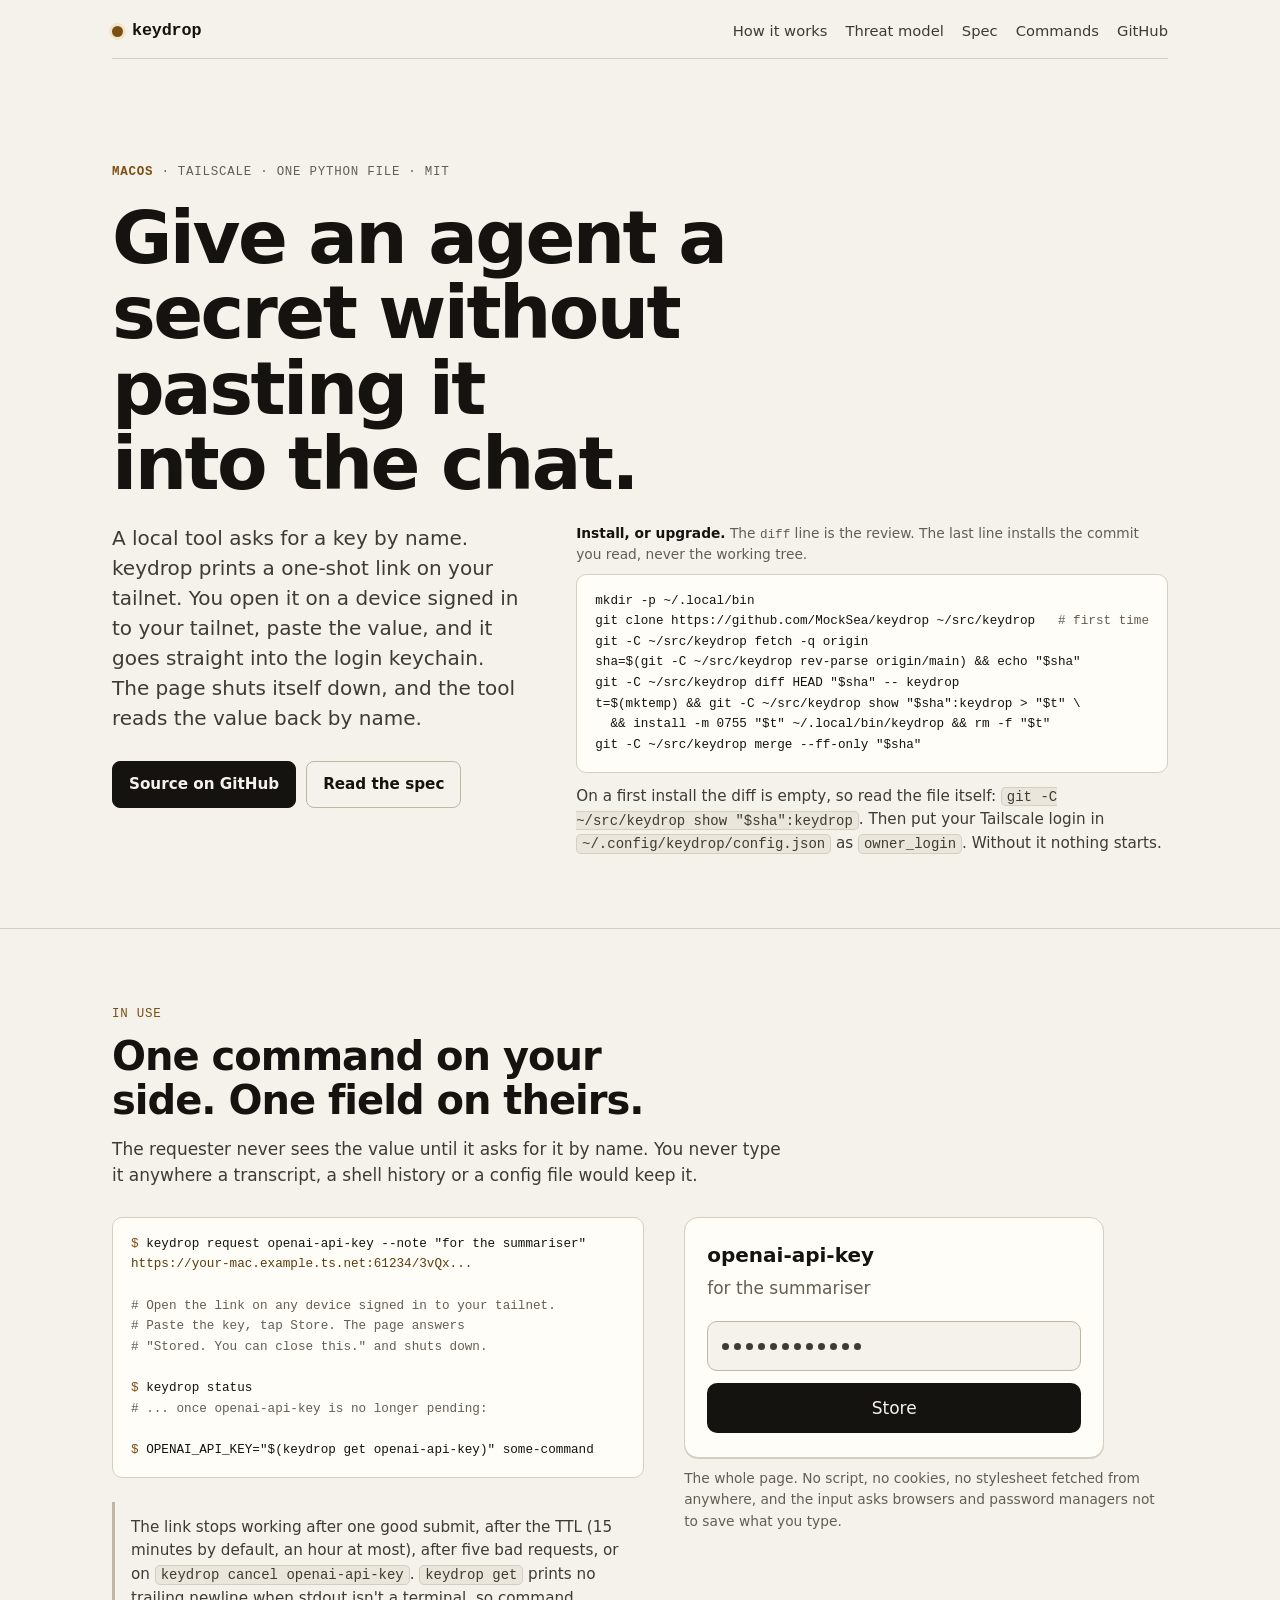
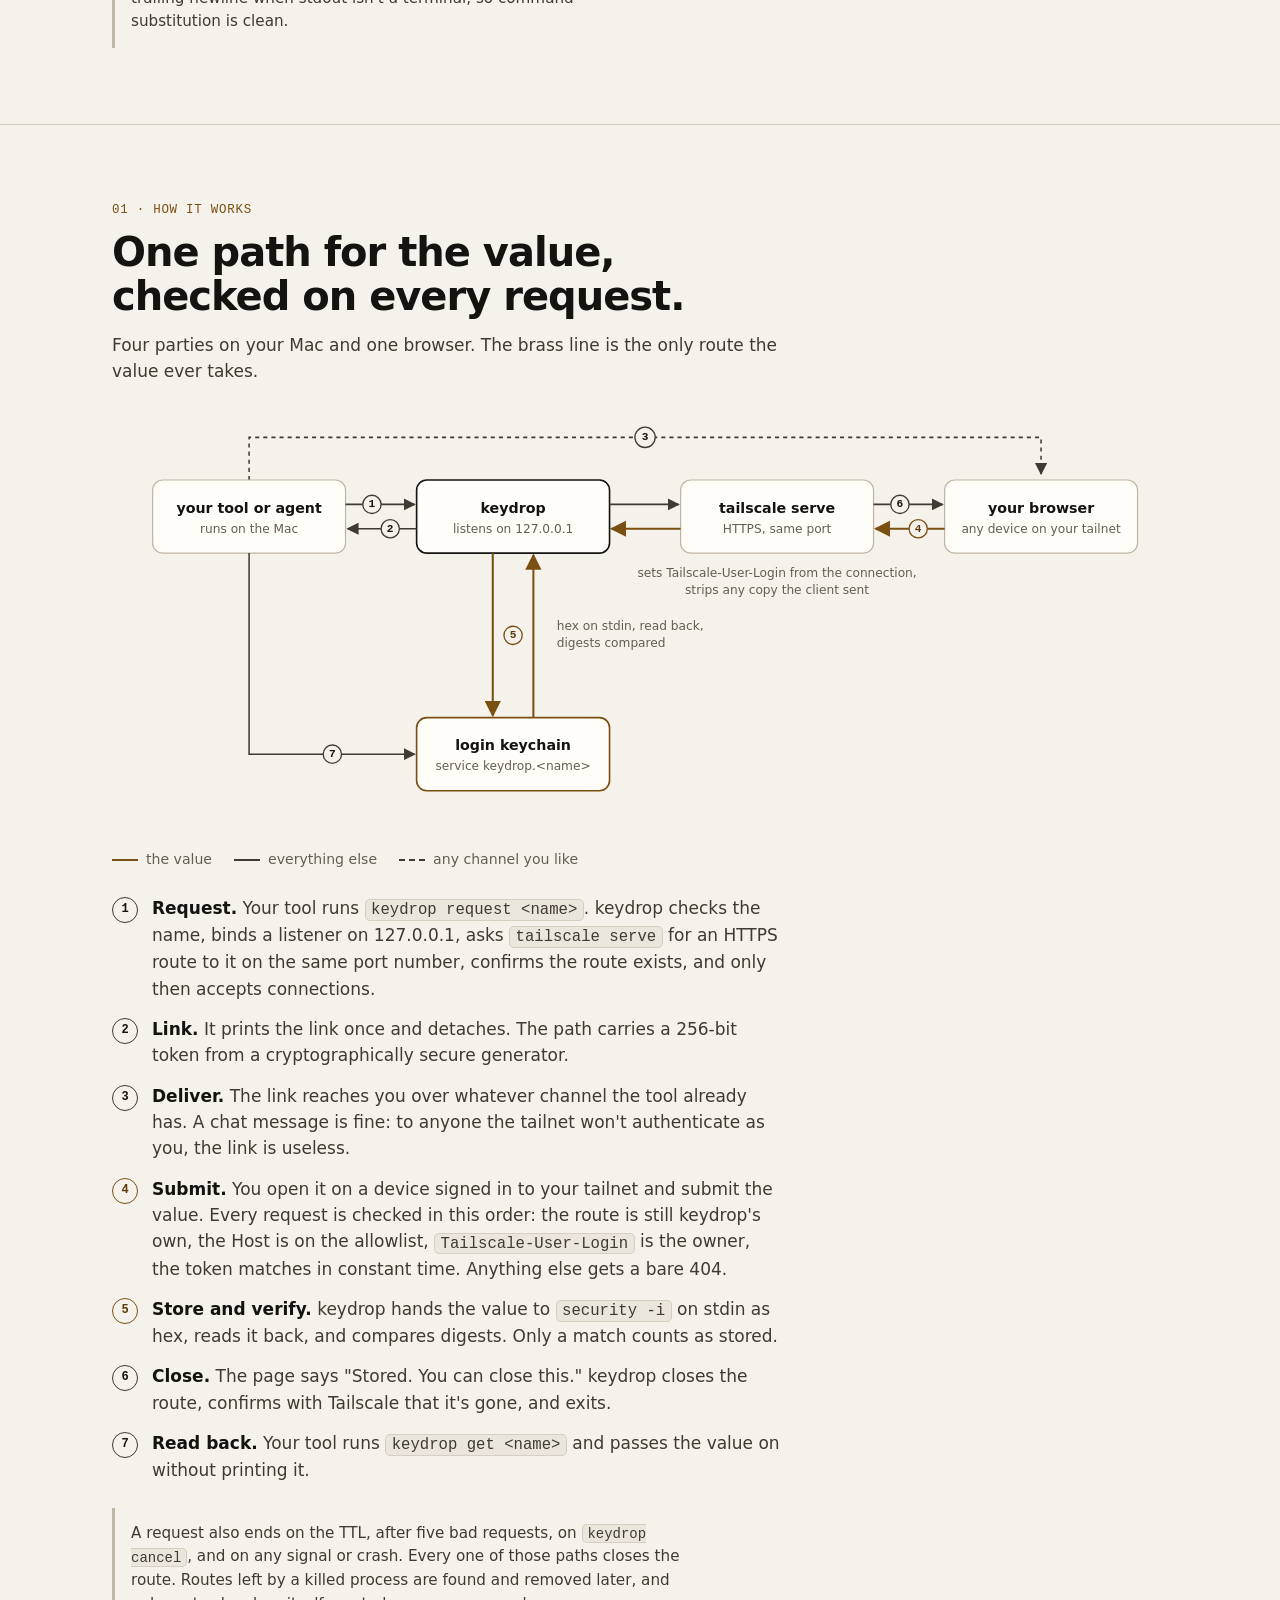
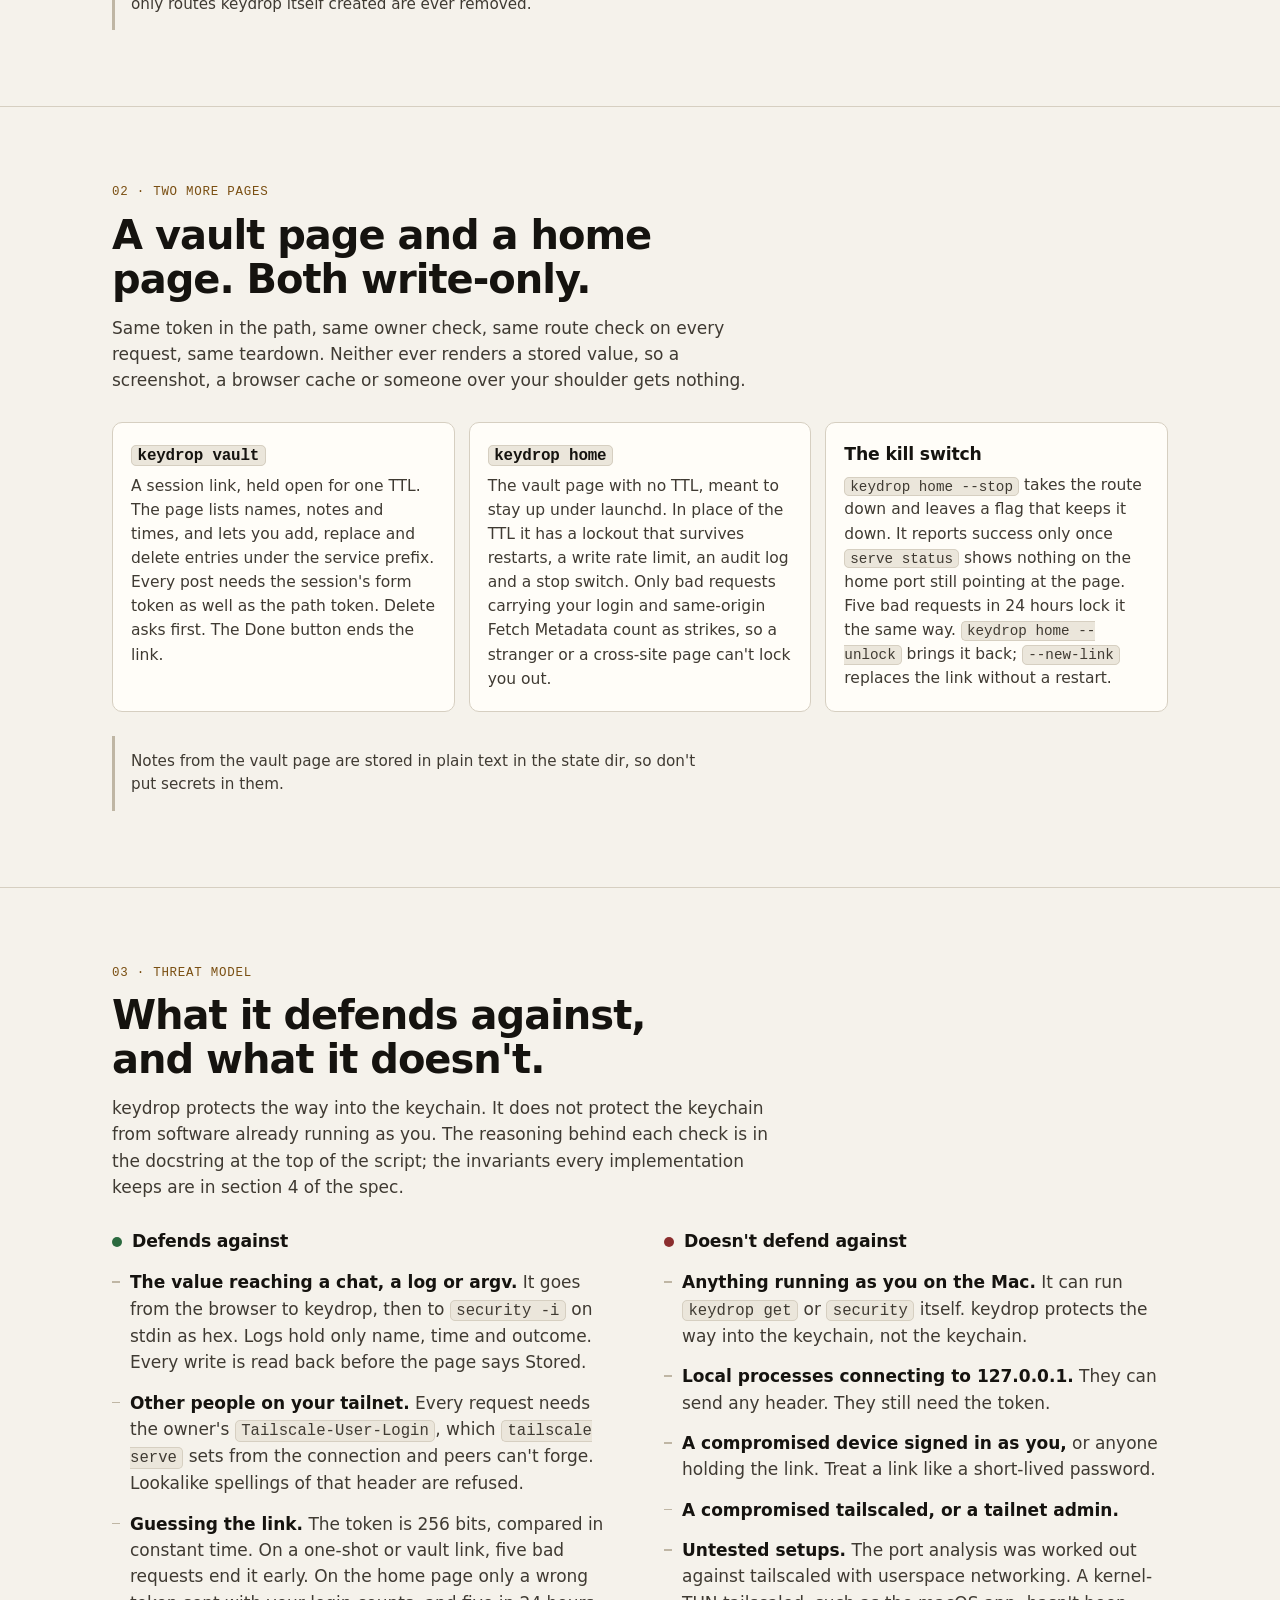
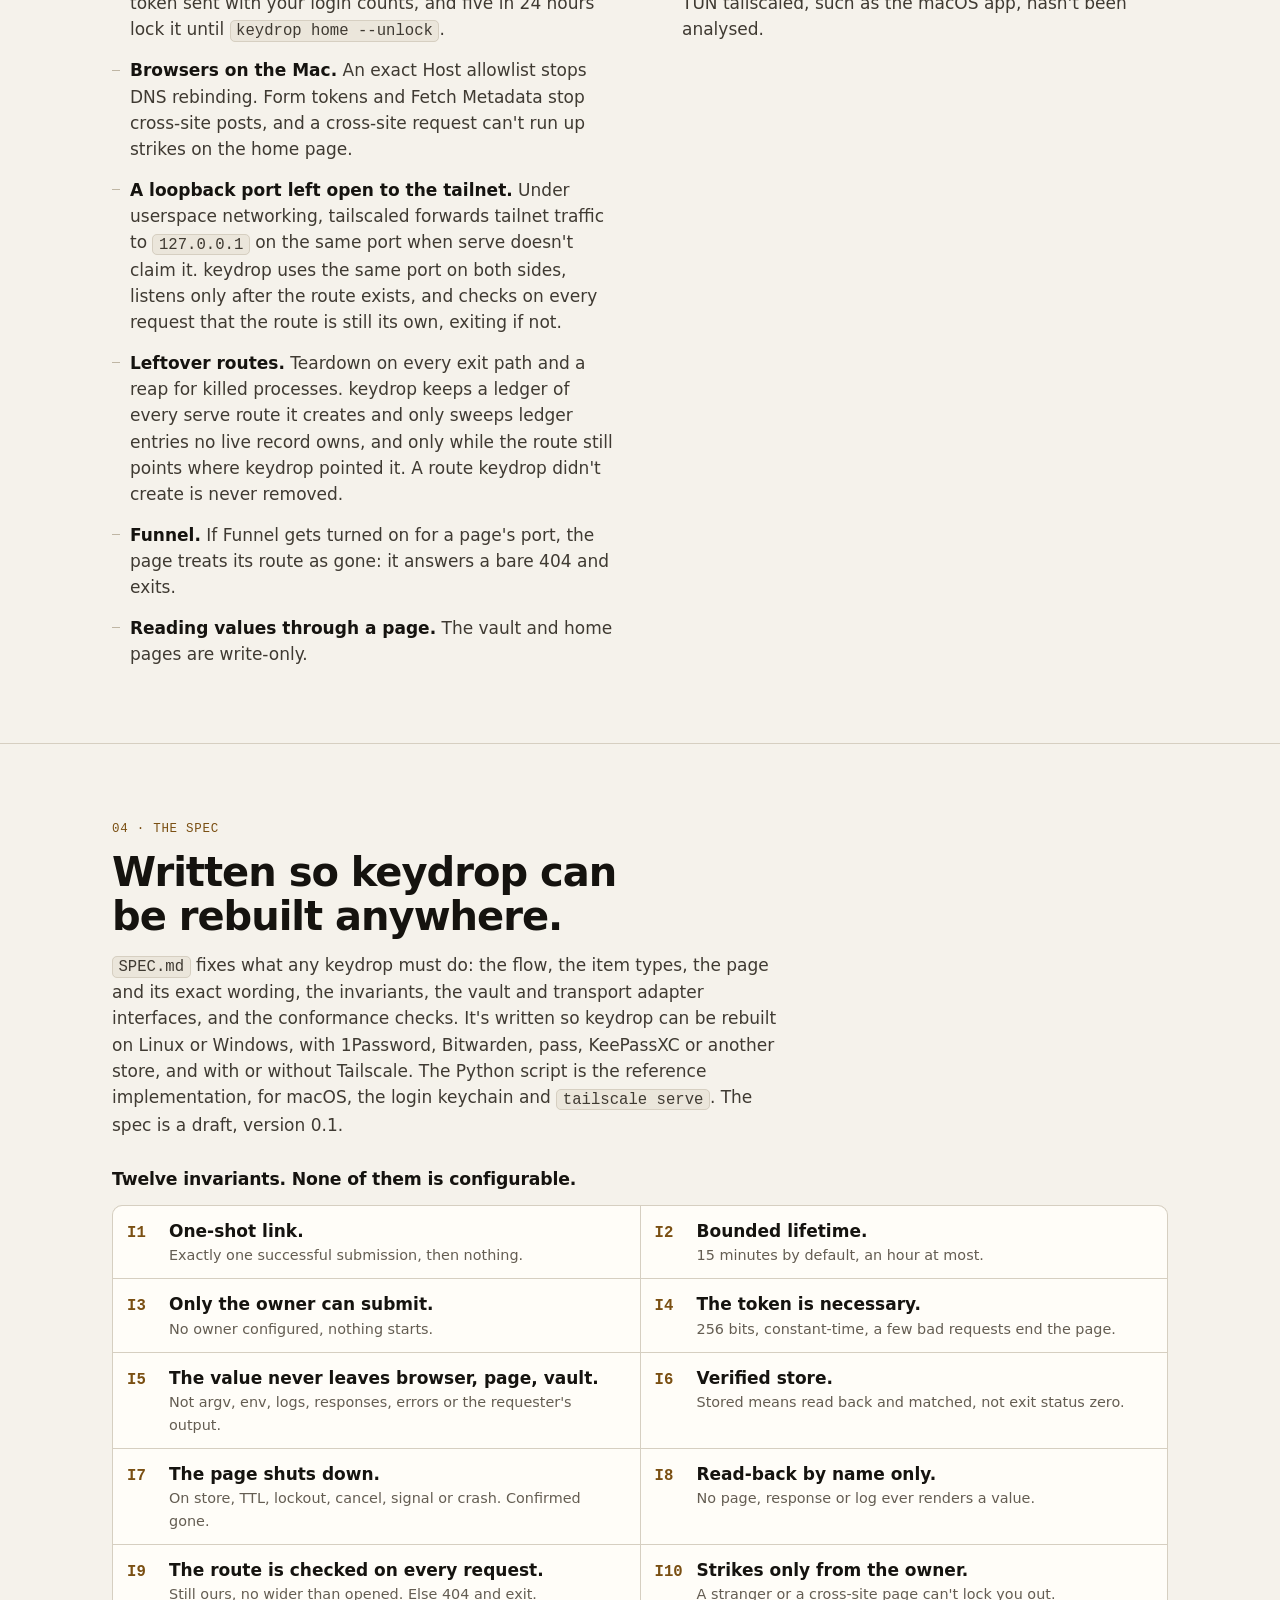
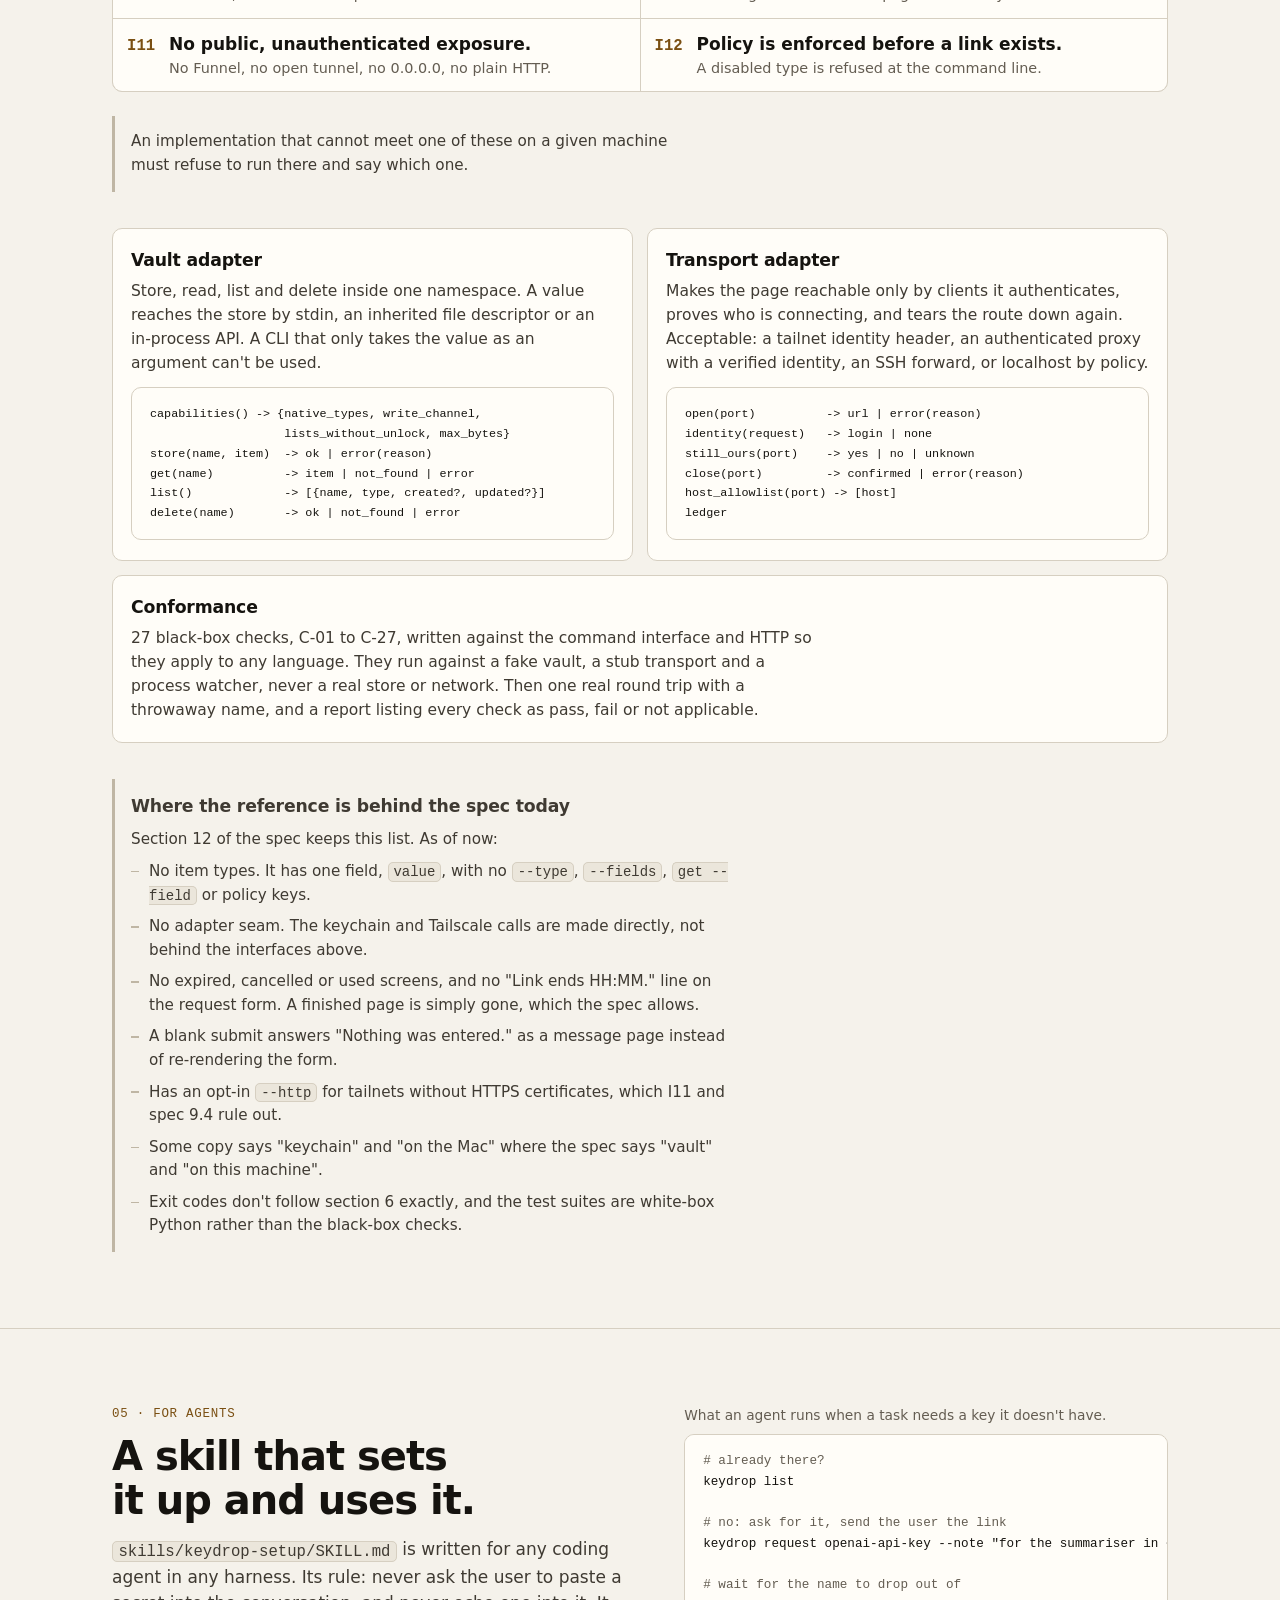
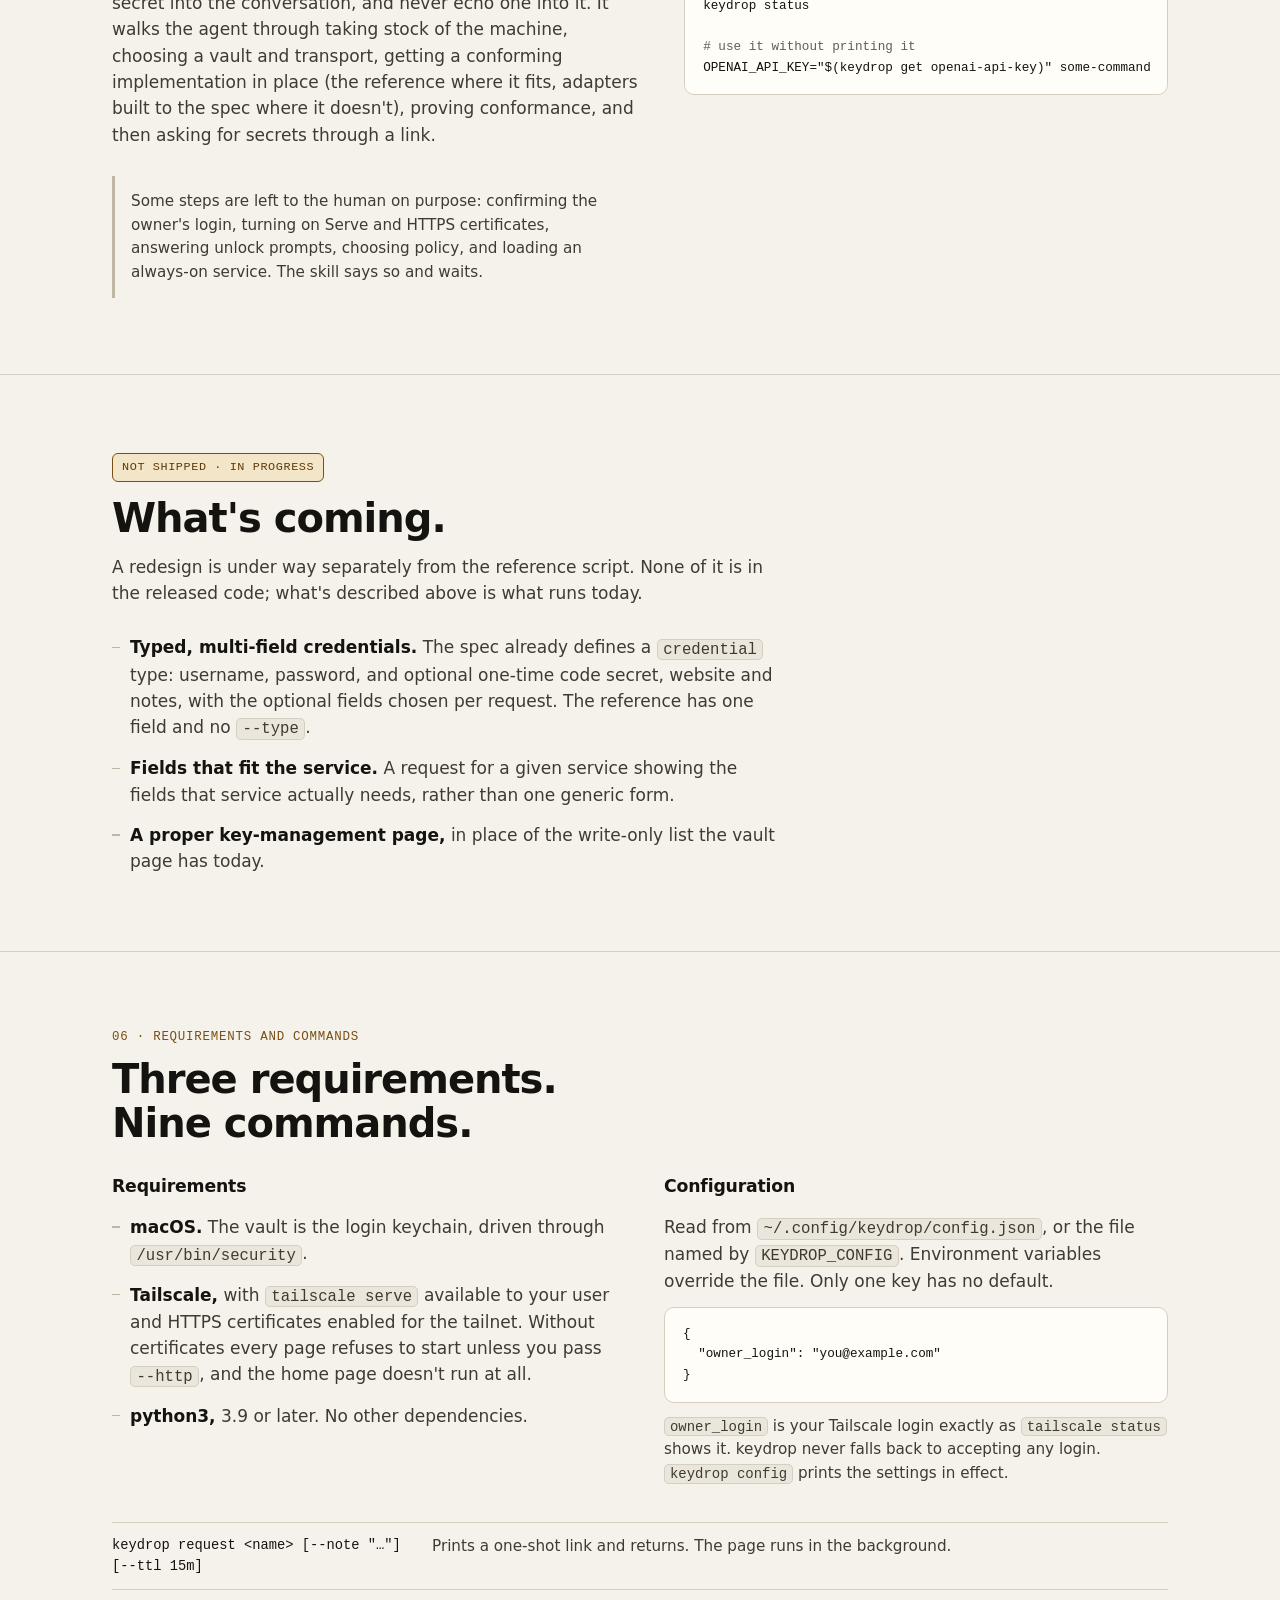
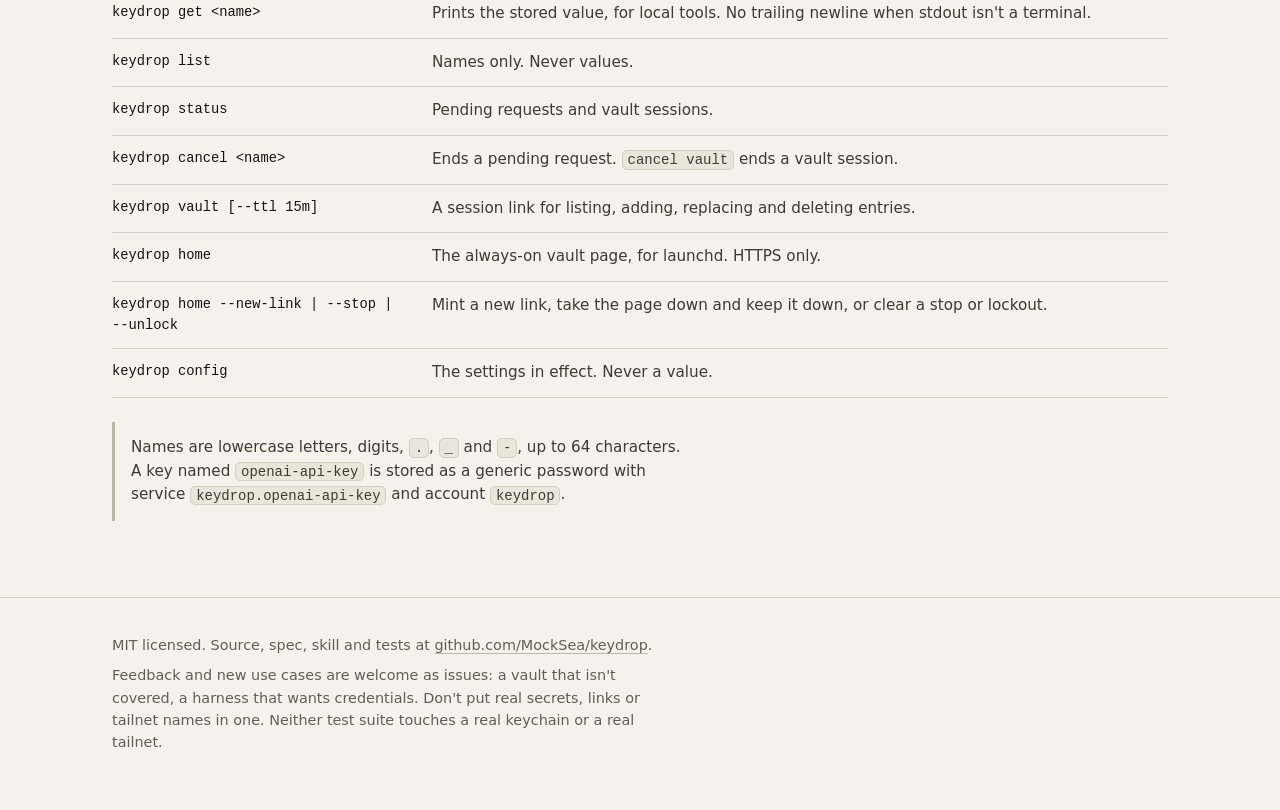
==== docs/index.html @ e1e2d409 "fix: page wording on --http, review step uses a net diff" ====
<!doctype html>
<html lang="en">
<head>
<meta charset="utf-8">
<meta name="viewport" content="width=device-width,initial-scale=1">
<meta name="referrer" content="no-referrer">
<meta name="color-scheme" content="light dark">
<meta name="description" content="keydrop hands a secret to a tool or agent on your Mac through a one-shot link on your tailnet, straight into the login keychain. Nothing is pasted into a chat, a terminal or a config file.">
<title>keydrop: give an agent a secret without pasting it into the chat</title>
<link rel="icon" href="data:image/svg+xml,%3Csvg xmlns='http://www.w3.org/2000/svg' viewBox='0 0 32 32'%3E%3Crect width='32' height='32' rx='7' fill='%2315130f'/%3E%3Ccircle cx='16' cy='16' r='5' fill='%23e0b05a'/%3E%3C/svg%3E">
<style>
:root {
  --bg: #f5f2eb;
  --bg-2: #ebe6db;
  --surface: #fffdf8;
  --ink: #15130f;
  --ink-2: #3f3a32;
  --muted: #645d52;
  --line: #d6cfc1;
  --line-2: #bfb6a4;
  --accent: #7a4f12;
  --accent-ink: #5d3b0b;
  --accent-soft: #f3e5c8;
  --ok: #2b6a3f;
  --no: #8b2e2e;
  --mono: ui-monospace, "SF Mono", Menlo, Consolas, "Liberation Mono", monospace;
  --sans: -apple-system, BlinkMacSystemFont, "Segoe UI", system-ui, Helvetica, Arial, sans-serif;
  --radius: 10px;
  --gutter: 20px;
  --measure: 62ch;
  color-scheme: light dark;
}
@media (prefers-color-scheme: dark) {
  :root {
    --bg: #0f0e0c;
    --bg-2: #171512;
    --surface: #1b1916;
    --ink: #efeae0;
    --ink-2: #cfc8bb;
    --muted: #a49c8e;
    --line: #2d2a25;
    --line-2: #46413a;
    --accent: #e0b05a;
    --accent-ink: #f0c76e;
    --accent-soft: #2b2314;
    --ok: #7fcf9a;
    --no: #e08a8a;
  }
}

* { box-sizing: border-box; }
html { -webkit-text-size-adjust: 100%; scroll-behavior: smooth; }
@media (prefers-reduced-motion: reduce) { html { scroll-behavior: auto; } }
body {
  margin: 0;
  background: var(--bg);
  color: var(--ink);
  font: 17px/1.55 var(--sans);
  -webkit-font-smoothing: antialiased;
  text-rendering: optimizeLegibility;
}
a { color: inherit; text-decoration-color: var(--line-2); text-underline-offset: 0.18em; }
a:hover { text-decoration-color: var(--accent); }
:focus-visible { outline: 2px solid var(--accent); outline-offset: 3px; border-radius: 3px; }
code, pre, kbd { font-family: var(--mono); font-size: 0.92em; }
p code, li code, dd code, dt code, h3 code {
  background: var(--bg-2);
  border: 1px solid var(--line);
  border-radius: 5px;
  padding: 0.05em 0.35em;
  overflow-wrap: anywhere;
}
pre {
  margin: 0;
  padding: 16px 18px;
  background: var(--surface);
  border: 1px solid var(--line);
  border-radius: var(--radius);
  overflow-x: auto;
  line-height: 1.5;
  font-size: 0.86rem;
  color: var(--ink);
  tab-size: 4;
}
pre .c { color: var(--muted); }
pre .p { color: var(--accent); user-select: none; }
pre .u { color: var(--accent-ink); }
.wrap { max-width: 1120px; margin: 0 auto; padding: 0 var(--gutter); }
.skip {
  position: absolute; left: -999px; top: 8px;
  background: var(--ink); color: var(--bg); padding: 8px 12px; border-radius: 6px; z-index: 10;
}
.skip:focus { left: 12px; }

/* header */
.top {
  display: flex; align-items: center; justify-content: space-between; gap: 16px;
  padding: 18px 0 14px;
  border-bottom: 1px solid var(--line);
}
.mark {
  display: inline-flex; align-items: center; gap: 9px;
  font-family: var(--mono); font-weight: 600; font-size: 1.05rem; letter-spacing: -0.01em;
  text-decoration: none;
}
.mark i {
  width: 11px; height: 11px; border-radius: 50%; background: var(--accent);
  box-shadow: 0 0 0 3px var(--accent-soft);
}
.top nav { display: flex; flex-wrap: wrap; gap: 6px 18px; font-size: 0.92rem; }
.top nav a { text-decoration: none; color: var(--ink-2); }
.top nav a:hover { color: var(--ink); text-decoration: underline; }

/* hero */
.hero { padding: 56px 0 44px; }
.eyebrow {
  margin: 0 0 18px;
  font-family: var(--mono); font-size: 0.78rem; letter-spacing: 0.06em; text-transform: uppercase;
  color: var(--muted);
}
.eyebrow b { color: var(--accent); font-weight: 600; }
h1 {
  margin: 0 0 22px;
  font-size: clamp(2.35rem, 8.2vw, 4.6rem);
  line-height: 1.02; letter-spacing: -0.035em; font-weight: 700;
  max-width: 17ch;
  text-wrap: balance;
}
.lead {
  margin: 0; max-width: var(--measure);
  font-size: clamp(1.05rem, 2.2vw, 1.25rem); line-height: 1.5; color: var(--ink-2);
}
.cta { display: flex; flex-wrap: wrap; gap: 10px; margin: 28px 0 0; }
.btn {
  display: inline-block; padding: 11px 16px; border-radius: 8px;
  font-weight: 600; font-size: 0.95rem; text-decoration: none;
  border: 1px solid var(--ink);
}
.btn.solid { background: var(--ink); color: var(--bg); }
.btn.solid:hover { background: var(--ink-2); border-color: var(--ink-2); }
.btn.ghost { color: var(--ink); border-color: var(--line-2); }
.btn.ghost:hover { border-color: var(--ink); }

.install { margin: 40px 0 0; }
.install .cap, figcaption, .cap {
  margin: 0 0 8px; font-size: 0.86rem; color: var(--muted);
}
.install .cap b { color: var(--ink); font-weight: 600; }
.install p.after { margin: 12px 0 0; max-width: var(--measure); font-size: 0.95rem; color: var(--ink-2); }

/* sections */
section { padding: 56px 0; border-top: 1px solid var(--line); }
.sec-head { margin: 0 0 28px; max-width: var(--measure); }
.num {
  display: block; margin: 0 0 10px;
  font-family: var(--mono); font-size: 0.78rem; letter-spacing: 0.06em; text-transform: uppercase; color: var(--accent);
}
h2 {
  margin: 0 0 14px;
  font-size: clamp(1.7rem, 4.6vw, 2.5rem); line-height: 1.1; letter-spacing: -0.025em; font-weight: 700;
  text-wrap: balance;
}
h3 { margin: 0 0 8px; font-size: 1.08rem; letter-spacing: -0.01em; font-weight: 650; }
.sec-head p { margin: 0; color: var(--ink-2); }
p, li { max-width: var(--measure); }

/* in-use pair */
.pair { display: grid; gap: 28px; }
.pair > div { min-width: 0; }
.mock {
  margin: 0; padding: 22px 22px 24px;
  background: var(--surface); border: 1px solid var(--line); border-radius: 14px;
  max-width: 420px;
  box-shadow: 0 1px 0 var(--line);
}
.mock .m-h1 { font-size: 20px; font-weight: 600; margin: 0 0 4px; word-break: break-all; }
.mock .m-p { color: var(--muted); margin: 0 0 20px; font-size: 17px; }
.mock .m-in {
  height: 50px; border: 1px solid var(--line-2); border-radius: 10px; margin: 0 0 12px;
  background: var(--bg); display: flex; align-items: center; padding: 0 14px; gap: 5px;
}
.mock .m-in i { width: 7px; height: 7px; border-radius: 50%; background: var(--ink-2); }
.mock .m-btn {
  height: 50px; border-radius: 10px; background: var(--ink); color: var(--bg);
  display: flex; align-items: center; justify-content: center; font-size: 17px;
}
@media (prefers-color-scheme: dark) {
  .mock .m-btn { background: var(--ink); color: var(--bg); }
}

/* diagram */
.diagram { margin: 0 0 26px; }
.diagram svg { display: block; width: 100%; height: auto; }
.diagram .d-wide { display: none; }
.diagram .d-tall { display: block; max-width: 380px; margin: 0 auto; }
.diagram .node { fill: var(--surface); stroke: var(--line-2); stroke-width: 1.2; }
.diagram .node.kd { stroke: var(--ink); stroke-width: 1.6; }
.diagram .node.kc { stroke: var(--accent); stroke-width: 1.6; }
.diagram .lbl { fill: var(--ink); font: 600 14px var(--sans); }
.diagram .sub { fill: var(--muted); font: 12px var(--sans); }
.diagram .edge { fill: none; stroke: var(--ink-2); stroke-width: 1.5; }
.diagram .edge.val { stroke: var(--accent); stroke-width: 2; }
.diagram .edge.dash { stroke-dasharray: 4 4; }
.diagram .badge { fill: var(--bg); stroke: var(--ink-2); stroke-width: 1.3; }
.diagram .badge.val { stroke: var(--accent); }
.diagram .bn { fill: var(--ink); font: 700 11px var(--mono); text-anchor: middle; dominant-baseline: central; }
.diagram .bn.val { fill: var(--accent-ink); }
.diagram marker path { fill: var(--ink-2); }
.diagram marker.mval path { fill: var(--accent); }
.legend { display: flex; flex-wrap: wrap; gap: 8px 22px; margin: 0 0 24px; font-size: 0.88rem; color: var(--muted); }
.legend span { display: inline-flex; align-items: center; gap: 8px; }
.legend i { display: inline-block; width: 26px; height: 0; border-top: 2px solid var(--ink-2); }
.legend i.val { border-color: var(--accent); }
.legend i.dash { border-top-style: dashed; }

ol.steps { margin: 0; padding: 0; list-style: none; counter-reset: s; display: grid; gap: 14px; }
ol.steps li {
  counter-increment: s; position: relative; padding-left: 40px; max-width: var(--measure);
  color: var(--ink-2);
}
ol.steps li::before {
  content: counter(s); position: absolute; left: 0; top: 2px;
  width: 24px; height: 24px; border-radius: 50%;
  border: 1.3px solid var(--ink-2); color: var(--ink);
  font: 700 12px/22px var(--mono); text-align: center;
}
ol.steps li.val::before { border-color: var(--accent); color: var(--accent-ink); }
ol.steps li b { color: var(--ink); font-weight: 650; }
.note { margin: 24px 0 0; padding: 14px 16px; border-left: 3px solid var(--line-2); color: var(--ink-2); font-size: 0.95rem; }
.note.warn { border-color: var(--accent); }

/* two-up lists */
.cols { display: grid; gap: 32px; }
.cols h3 { display: flex; align-items: center; gap: 10px; margin-bottom: 14px; }
.cols h3 i { width: 10px; height: 10px; border-radius: 50%; display: inline-block; }
.cols h3 i.yes { background: var(--ok); }
.cols h3 i.no { background: var(--no); }
ul.plain { margin: 0; padding: 0; list-style: none; display: grid; gap: 14px; }
ul.plain li { padding-left: 18px; position: relative; color: var(--ink-2); }
ul.plain li::before { content: ""; position: absolute; left: 0; top: 0.72em; width: 8px; height: 1.5px; background: var(--line-2); }
ul.plain li b { color: var(--ink); font-weight: 650; }

/* cards */
.cards { display: grid; gap: 14px; }
.card { min-width: 0; padding: 18px 18px 20px; background: var(--surface); border: 1px solid var(--line); border-radius: var(--radius); }
.card h3 { margin-bottom: 6px; }
.card p { margin: 0; color: var(--ink-2); font-size: 0.97rem; }
.card pre { margin-top: 12px; font-size: 0.8rem; }
.cards.adapters { margin-top: 36px; }

/* invariants */
.inv { margin: 0; padding: 0; list-style: none; display: grid; gap: 1px; background: var(--line); border: 1px solid var(--line); border-radius: var(--radius); overflow: hidden; }
.inv li { background: var(--surface); padding: 12px 14px; display: grid; grid-template-columns: 34px 1fr; gap: 8px; align-items: baseline; }
.inv code { color: var(--accent); font-weight: 600; background: none; border: 0; padding: 0; }
.inv b { font-weight: 650; }
.inv span { display: block; color: var(--muted); font-size: 0.9rem; }

/* status label */
.tag {
  display: inline-block; margin: 0 0 14px; padding: 4px 9px; border-radius: 6px;
  font-family: var(--mono); font-size: 0.74rem; letter-spacing: 0.05em; text-transform: uppercase;
  color: var(--accent-ink); background: var(--accent-soft); border: 1px solid var(--accent);
}

/* commands */
dl.cmds { margin: 0; display: grid; gap: 0; border-top: 1px solid var(--line); }
dl.cmds div { display: grid; gap: 4px; padding: 12px 0; border-bottom: 1px solid var(--line); }
dl.cmds dt { font-family: var(--mono); font-size: 0.86rem; color: var(--ink); overflow-wrap: break-word; }
.nb { white-space: nowrap; }
dl.cmds dd { margin: 0; color: var(--ink-2); font-size: 0.95rem; }

footer { padding: 36px 0 48px; border-top: 1px solid var(--line); color: var(--muted); font-size: 0.9rem; }
footer p { margin: 0 0 8px; }

@media (min-width: 760px) {
  :root { --gutter: 32px; }
  .hero { padding: 88px 0 64px; }
  section { padding: 76px 0; }
  .pair { grid-template-columns: 1.1fr 1fr; align-items: start; gap: 40px; }
  .cols { grid-template-columns: 1fr 1fr; gap: 48px; }
  .cards { grid-template-columns: 1fr 1fr; }
  .inv { grid-template-columns: 1fr 1fr; }
  dl.cmds div { grid-template-columns: 300px 1fr; gap: 20px; }
  .diagram .d-wide { display: block; }
  .diagram .d-tall { display: none; }
}
@media (min-width: 1080px) {
  .hero { padding: 104px 0 72px; }
  .hero-grid { display: grid; grid-template-columns: 1fr 1.15fr; gap: 56px; align-items: start; margin-top: 8px; }
  .hero-grid .install { margin: 0; }
  .cards { grid-template-columns: 1fr 1fr 1fr; }
  .cards.adapters { grid-template-columns: 1fr 1fr; }
  .cards.adapters .card.span { grid-column: 1 / -1; }
  .cards.adapters .card.span p { max-width: 70ch; }
}
</style>
</head>
<body>
<a class="skip" href="#main">Skip to content</a>
<div class="wrap">
  <header class="top">
    <a class="mark" href="#" aria-label="keydrop, home"><i aria-hidden="true"></i>keydrop</a>
    <nav aria-label="Page">
      <a href="#how">How it works</a>
      <a href="#threats">Threat model</a>
      <a href="#spec">Spec</a>
      <a href="#use">Commands</a>
      <a href="https://github.com/MockSea/keydrop">GitHub</a>
    </nav>
  </header>
</div>

<main id="main">
<div class="wrap">
  <div class="hero">
    <p class="eyebrow"><b>macOS</b> · Tailscale · one Python file · MIT</p>
    <h1>Give an agent a secret without pasting it into the chat.</h1>
    <div class="hero-grid">
      <div>
        <p class="lead">A local tool asks for a key by name. keydrop prints a one-shot link on your tailnet. You open it on a device signed in to your tailnet, paste the value, and it goes straight into the login keychain. The page shuts itself down, and the tool reads the value back by name.</p>
        <div class="cta">
          <a class="btn solid" href="https://github.com/MockSea/keydrop">Source on GitHub</a>
          <a class="btn ghost" href="https://github.com/MockSea/keydrop/blob/pages-site/SPEC.md">Read the spec</a>
        </div>
      </div>
      <figure class="install">
        <figcaption class="cap"><b>Install, or upgrade.</b> The <code>diff</code> line is the review. The last line installs the commit you read, never the working tree.</figcaption>
<pre><code>mkdir -p ~/.local/bin
git clone https://github.com/MockSea/keydrop ~/src/keydrop   <span class="c"># first time</span>
git -C ~/src/keydrop fetch -q origin
sha=$(git -C ~/src/keydrop rev-parse origin/main) &amp;&amp; echo "$sha"
git -C ~/src/keydrop diff HEAD "$sha" -- keydrop
t=$(mktemp) &amp;&amp; git -C ~/src/keydrop show "$sha":keydrop &gt; "$t" \
  &amp;&amp; install -m 0755 "$t" ~/.local/bin/keydrop &amp;&amp; rm -f "$t"
git -C ~/src/keydrop merge --ff-only "$sha"</code></pre>
        <p class="after">On a first install the diff is empty, so read the file itself: <code>git -C ~/src/keydrop show "$sha":keydrop</code>. Then put your Tailscale login in <code>~/.config/keydrop/config.json</code> as <code>owner_login</code>. Without it nothing starts.</p>
      </figure>
    </div>
  </div>
</div>

<section id="in-use">
  <div class="wrap">
    <div class="sec-head">
      <span class="num">In use</span>
      <h2>One command on your side. One field on theirs.</h2>
      <p>The requester never sees the value until it asks for it by name. You never type it anywhere a transcript, a shell history or a config file would keep it.</p>
    </div>
    <div class="pair">
      <div>
<pre><code><span class="p">$ </span>keydrop request openai-api-key --note "for the summariser"
<span class="u">https://your-mac.example.ts.net:61234/3vQx...</span>

<span class="c"># Open the link on any device signed in to your tailnet.
# Paste the key, tap Store. The page answers
# "Stored. You can close this." and shuts down.</span>

<span class="p">$ </span>keydrop status
<span class="c"># ... once openai-api-key is no longer pending:</span>

<span class="p">$ </span>OPENAI_API_KEY="$(keydrop get openai-api-key)" some-command</code></pre>
        <p class="note">The link stops working after one good submit, after the TTL (15 minutes by default, an hour at most), after five bad requests, or on <code>keydrop cancel openai-api-key</code>. <code>keydrop get</code> prints no trailing newline when stdout isn't a terminal, so command substitution is clean.</p>
      </div>
      <div>
        <figure class="mock" role="img" aria-label="The request page: the item name as a heading, the requester's note, one password field, and a Store button.">
          <div aria-hidden="true">
            <p class="m-h1">openai-api-key</p>
            <p class="m-p">for the summariser</p>
            <div class="m-in"><i></i><i></i><i></i><i></i><i></i><i></i><i></i><i></i><i></i><i></i><i></i><i></i></div>
            <div class="m-btn">Store</div>
          </div>
        </figure>
        <p class="cap" style="margin-top:10px">The whole page. No script, no cookies, no stylesheet fetched from anywhere, and the input asks browsers and password managers not to save what you type.</p>
      </div>
    </div>
  </div>
</section>

<section id="how">
  <div class="wrap">
    <div class="sec-head">
      <span class="num">01 · How it works</span>
      <h2>One path for the value, checked on every request.</h2>
      <p>Four parties on your Mac and one browser. The brass line is the only route the value ever takes.</p>
    </div>

    <div class="diagram">
      <svg class="d-wide" viewBox="0 0 1040 404" role="img" aria-labelledby="dw-t dw-d">
        <title id="dw-t">keydrop request flow</title>
        <desc id="dw-d">Your tool asks keydrop for a name. keydrop opens a tailscale serve route and prints a link. The link reaches your browser over any channel. Your browser submits the value through tailscale serve to keydrop, which stores it in the login keychain and reads it back. The page says Stored and the route closes. Your tool reads the value back with keydrop get. The numbered steps are listed below the diagram.</desc>
        <defs>
          <marker id="aw" viewBox="0 0 10 10" refX="9" refY="5" markerWidth="8" markerHeight="8" orient="auto-start-reverse"><path d="M0,0 L10,5 L0,10 z"/></marker>
          <marker id="awv" class="mval" viewBox="0 0 10 10" refX="9" refY="5" markerWidth="8" markerHeight="8" orient="auto-start-reverse"><path d="M0,0 L10,5 L0,10 z"/></marker>
        </defs>

        <!-- 3: link over any channel -->
        <path class="edge dash" d="M135,66 V24 H915 V60" marker-end="url(#aw)"/>
        <circle class="badge" cx="525" cy="24" r="10"/><text class="bn" x="525" y="24">3</text>

        <!-- nodes -->
        <rect class="node" x="40" y="66" width="190" height="72" rx="10"/>
        <text class="lbl" x="135" y="98" text-anchor="middle">your tool or agent</text>
        <text class="sub" x="135" y="118" text-anchor="middle">runs on the Mac</text>

        <rect class="node kd" x="300" y="66" width="190" height="72" rx="10"/>
        <text class="lbl" x="395" y="98" text-anchor="middle">keydrop</text>
        <text class="sub" x="395" y="118" text-anchor="middle">listens on 127.0.0.1</text>

        <rect class="node" x="560" y="66" width="190" height="72" rx="10"/>
        <text class="lbl" x="655" y="98" text-anchor="middle">tailscale serve</text>
        <text class="sub" x="655" y="118" text-anchor="middle">HTTPS, same port</text>

        <rect class="node" x="820" y="66" width="190" height="72" rx="10"/>
        <text class="lbl" x="915" y="98" text-anchor="middle">your browser</text>
        <text class="sub" x="915" y="118" text-anchor="middle">any device on your tailnet</text>

        <rect class="node kc" x="300" y="300" width="190" height="72" rx="10"/>
        <text class="lbl" x="395" y="332" text-anchor="middle">login keychain</text>
        <text class="sub" x="395" y="352" text-anchor="middle">service keydrop.&lt;name&gt;</text>

        <!-- serve annotation -->
        <text class="sub" x="655" y="162" text-anchor="middle">sets Tailscale-User-Login from the connection,</text>
        <text class="sub" x="655" y="178" text-anchor="middle">strips any copy the client sent</text>

        <!-- 1: request -->
        <path class="edge" d="M230,90 H298" marker-end="url(#aw)"/>
        <circle class="badge" cx="256" cy="90" r="9"/><text class="bn" x="256" y="90">1</text>
        <!-- 2: link printed -->
        <path class="edge" d="M300,114 H232" marker-end="url(#aw)"/>
        <circle class="badge" cx="274" cy="114" r="9"/><text class="bn" x="274" y="114">2</text>

        <!-- 4: value, browser -> serve -> keydrop -->
        <path class="edge val" d="M820,114 H752" marker-end="url(#awv)"/>
        <circle class="badge val" cx="794" cy="114" r="9"/><text class="bn val" x="794" y="114">4</text>
        <path class="edge val" d="M560,114 H492" marker-end="url(#awv)"/>

        <!-- 6: stored, keydrop -> serve -> browser -->
        <path class="edge" d="M490,90 H558" marker-end="url(#aw)"/>
        <path class="edge" d="M750,90 H818" marker-end="url(#aw)"/>
        <circle class="badge" cx="776" cy="90" r="9"/><text class="bn" x="776" y="90">6</text>

        <!-- 5: store and read back -->
        <path class="edge val" d="M375,138 V298" marker-end="url(#awv)"/>
        <path class="edge val" d="M415,300 V140" marker-end="url(#awv)"/>
        <circle class="badge val" cx="395" cy="219" r="9"/><text class="bn val" x="395" y="219">5</text>
        <text class="sub" x="438" y="214" text-anchor="start">hex on stdin, read back,</text>
        <text class="sub" x="438" y="230" text-anchor="start">digests compared</text>

        <!-- 7: get -->
        <path class="edge" d="M135,138 V336 H298" marker-end="url(#aw)"/>
        <circle class="badge" cx="217" cy="336" r="9"/><text class="bn" x="217" y="336">7</text>
      </svg>

      <svg class="d-tall" viewBox="0 0 360 560" role="img" aria-labelledby="dt-t dt-d">
        <title id="dt-t">keydrop request flow</title>
        <desc id="dt-d">Your tool asks keydrop for a name. keydrop opens a tailscale serve route and prints a link. The link reaches your browser over any channel. Your browser submits the value through tailscale serve to keydrop, which stores it in the login keychain and reads it back. The page says Stored and the route closes. Your tool reads the value back with keydrop get. The numbered steps are listed below the diagram.</desc>
        <defs>
          <marker id="awt" viewBox="0 0 10 10" refX="9" refY="5" markerWidth="8" markerHeight="8" orient="auto-start-reverse"><path d="M0,0 L10,5 L0,10 z"/></marker>
          <marker id="awtv" class="mval" viewBox="0 0 10 10" refX="9" refY="5" markerWidth="8" markerHeight="8" orient="auto-start-reverse"><path d="M0,0 L10,5 L0,10 z"/></marker>
        </defs>

        <!-- 3: link over any channel -->
        <path class="edge dash" d="M172,70 H350 V450 H176" marker-end="url(#awt)"/>
        <circle class="badge" cx="350" cy="330" r="10"/><text class="bn" x="350" y="330">3</text>

        <!-- 7: get -->
        <path class="edge" d="M172,42 H276 V162" marker-end="url(#awt)"/>
        <circle class="badge" cx="276" cy="108" r="9"/><text class="bn" x="276" y="108">7</text>

        <!-- nodes -->
        <rect class="node" x="12" y="16" width="160" height="64" rx="10"/>
        <text class="lbl" x="92" y="45" text-anchor="middle">your tool or agent</text>
        <text class="sub" x="92" y="64" text-anchor="middle">runs on the Mac</text>

        <rect class="node kd" x="12" y="164" width="160" height="64" rx="10"/>
        <text class="lbl" x="92" y="193" text-anchor="middle">keydrop</text>
        <text class="sub" x="92" y="212" text-anchor="middle">listens on 127.0.0.1</text>

        <rect class="node kc" x="216" y="164" width="120" height="64" rx="10"/>
        <text class="lbl" x="276" y="193" text-anchor="middle">login keychain</text>
        <text class="sub" x="276" y="212" text-anchor="middle">keydrop.&lt;name&gt;</text>

        <rect class="node" x="12" y="312" width="160" height="64" rx="10"/>
        <text class="lbl" x="92" y="341" text-anchor="middle">tailscale serve</text>
        <text class="sub" x="92" y="360" text-anchor="middle">HTTPS, same port</text>
        <text class="sub" x="140" y="402">sets your tailnet login,</text>
        <text class="sub" x="140" y="417">strips any copy sent</text>

        <rect class="node" x="12" y="440" width="160" height="64" rx="10"/>
        <text class="lbl" x="92" y="469" text-anchor="middle">your browser</text>
        <text class="sub" x="92" y="488" text-anchor="middle">a device on your tailnet</text>

        <!-- 1 / 2 between tool and keydrop -->
        <path class="edge" d="M66,80 V162" marker-end="url(#awt)"/>
        <circle class="badge" cx="66" cy="120" r="9"/><text class="bn" x="66" y="120">1</text>
        <path class="edge" d="M118,164 V82" marker-end="url(#awt)"/>
        <circle class="badge" cx="118" cy="124" r="9"/><text class="bn" x="118" y="124">2</text>

        <!-- 6 down / 4 up between keydrop and serve -->
        <path class="edge" d="M66,228 V310" marker-end="url(#awt)"/>
        <circle class="badge" cx="66" cy="268" r="9"/><text class="bn" x="66" y="268">6</text>
        <path class="edge val" d="M118,312 V230" marker-end="url(#awtv)"/>

        <!-- 6 down / 4 up between serve and browser -->
        <path class="edge" d="M66,376 V438" marker-end="url(#awt)"/>
        <path class="edge val" d="M118,440 V378" marker-end="url(#awtv)"/>
        <circle class="badge val" cx="118" cy="408" r="9"/><text class="bn val" x="118" y="408">4</text>

        <!-- 5 keydrop <-> keychain -->
        <path class="edge val" d="M172,184 H214" marker-end="url(#awtv)"/>
        <path class="edge val" d="M216,208 H174" marker-end="url(#awtv)"/>
        <circle class="badge val" cx="194" cy="196" r="9"/><text class="bn val" x="194" y="196">5</text>
        <text class="sub" x="276" y="252" text-anchor="middle">hex on stdin, read back,</text>
        <text class="sub" x="276" y="267" text-anchor="middle">digests compared</text>
      </svg>
    </div>

    <div class="legend" aria-hidden="true">
      <span><i class="val"></i> the value</span>
      <span><i></i> everything else</span>
      <span><i class="dash"></i> any channel you like</span>
    </div>

    <ol class="steps">
      <li><b>Request.</b> Your tool runs <code>keydrop request &lt;name&gt;</code>. keydrop checks the name, binds a listener on 127.0.0.1, asks <code>tailscale serve</code> for an HTTPS route to it on the same port number, confirms the route exists, and only then accepts connections.</li>
      <li><b>Link.</b> It prints the link once and detaches. The path carries a 256-bit token from a cryptographically secure generator.</li>
      <li><b>Deliver.</b> The link reaches you over whatever channel the tool already has. A chat message is fine: to anyone the tailnet won't authenticate as you, the link is useless.</li>
      <li class="val"><b>Submit.</b> You open it on a device signed in to your tailnet and submit the value. Every request is checked in this order: the route is still keydrop's own, the Host is on the allowlist, <code>Tailscale-User-Login</code> is the owner, the token matches in constant time. Anything else gets a bare 404.</li>
      <li class="val"><b>Store and verify.</b> keydrop hands the value to <code>security -i</code> on stdin as hex, reads it back, and compares digests. Only a match counts as stored.</li>
      <li><b>Close.</b> The page says "Stored. You can close this." keydrop closes the route, confirms with Tailscale that it's gone, and exits.</li>
      <li><b>Read back.</b> Your tool runs <code>keydrop get &lt;name&gt;</code> and passes the value on without printing it.</li>
    </ol>
    <p class="note">A request also ends on the TTL, after five bad requests, on <code>keydrop cancel</code>, and on any signal or crash. Every one of those paths closes the route. Routes left by a killed process are found and removed later, and only routes keydrop itself created are ever removed.</p>
  </div>
</section>

<section id="pages">
  <div class="wrap">
    <div class="sec-head">
      <span class="num">02 · Two more pages</span>
      <h2>A vault page and a home page. Both write-only.</h2>
      <p>Same token in the path, same owner check, same route check on every request, same teardown. Neither ever renders a stored value, so a screenshot, a browser cache or someone over your shoulder gets nothing.</p>
    </div>
    <div class="cards">
      <div class="card">
        <h3><code>keydrop vault</code></h3>
        <p>A session link, held open for one TTL. The page lists names, notes and times, and lets you add, replace and delete entries under the service prefix. Every post needs the session's form token as well as the path token. Delete asks first. The Done button ends the link.</p>
      </div>
      <div class="card">
        <h3><code>keydrop home</code></h3>
        <p>The vault page with no TTL, meant to stay up under launchd. In place of the TTL it has a lockout that survives restarts, a write rate limit, an audit log and a stop switch. Only bad requests carrying your login and same-origin Fetch Metadata count as strikes, so a stranger or a cross-site page can't lock you out.</p>
      </div>
      <div class="card">
        <h3>The kill switch</h3>
        <p><code>keydrop home --stop</code> takes the route down and leaves a flag that keeps it down. It reports success only once <code>serve status</code> shows nothing on the home port still pointing at the page. Five bad requests in 24 hours lock it the same way. <code>keydrop home --unlock</code> brings it back; <code>--new-link</code> replaces the link without a restart.</p>
      </div>
    </div>
    <p class="note">Notes from the vault page are stored in plain text in the state dir, so don't put secrets in them.</p>
  </div>
</section>

<section id="threats">
  <div class="wrap">
    <div class="sec-head">
      <span class="num">03 · Threat model</span>
      <h2>What it defends against, and what it doesn't.</h2>
      <p>keydrop protects the way into the keychain. It does not protect the keychain from software already running as you. The reasoning behind each check is in the docstring at the top of the script; the invariants every implementation keeps are in section 4 of the spec.</p>
    </div>
    <div class="cols">
      <div>
        <h3><i class="yes" aria-hidden="true"></i>Defends against</h3>
        <ul class="plain">
          <li><b>The value reaching a chat, a log or argv.</b> It goes from the browser to keydrop, then to <code>security -i</code> on stdin as hex. Logs hold only name, time and outcome. Every write is read back before the page says Stored.</li>
          <li><b>Other people on your tailnet.</b> Every request needs the owner's <code>Tailscale-User-Login</code>, which <code>tailscale serve</code> sets from the connection and peers can't forge. Lookalike spellings of that header are refused.</li>
          <li><b>Guessing the link.</b> The token is 256 bits, compared in constant time. On a one-shot or vault link, five bad requests end it early. On the home page only a wrong token sent with your login counts, and five in 24 hours lock it until <code>keydrop home --unlock</code>.</li>
          <li><b>Browsers on the Mac.</b> An exact Host allowlist stops DNS rebinding. Form tokens and Fetch Metadata stop cross-site posts, and a cross-site request can't run up strikes on the home page.</li>
          <li><b>A loopback port left open to the tailnet.</b> Under userspace networking, tailscaled forwards tailnet traffic to <code>127.0.0.1</code> on the same port when serve doesn't claim it. keydrop uses the same port on both sides, listens only after the route exists, and checks on every request that the route is still its own, exiting if not.</li>
          <li><b>Leftover routes.</b> Teardown on every exit path and a reap for killed processes. keydrop keeps a ledger of every serve route it creates and only sweeps ledger entries no live record owns, and only while the route still points where keydrop pointed it. A route keydrop didn't create is never removed.</li>
          <li><b>Funnel.</b> If Funnel gets turned on for a page's port, the page treats its route as gone: it answers a bare 404 and exits.</li>
          <li><b>Reading values through a page.</b> The vault and home pages are write-only.</li>
        </ul>
      </div>
      <div>
        <h3><i class="no" aria-hidden="true"></i>Doesn't defend against</h3>
        <ul class="plain">
          <li><b>Anything running as you on the Mac.</b> It can run <code>keydrop get</code> or <code>security</code> itself. keydrop protects the way into the keychain, not the keychain.</li>
          <li><b>Local processes connecting to 127.0.0.1.</b> They can send any header. They still need the token.</li>
          <li><b>A compromised device signed in as you,</b> or anyone holding the link. Treat a link like a short-lived password.</li>
          <li><b>A compromised tailscaled, or a tailnet admin.</b></li>
          <li><b>Untested setups.</b> The port analysis was worked out against tailscaled with userspace networking. A kernel-TUN tailscaled, such as the macOS app, hasn't been analysed.</li>
        </ul>
      </div>
    </div>
  </div>
</section>

<section id="spec">
  <div class="wrap">
    <div class="sec-head">
      <span class="num">04 · The spec</span>
      <h2>Written so keydrop can be rebuilt anywhere.</h2>
      <p><code>SPEC.md</code> fixes what any keydrop must do: the flow, the item types, the page and its exact wording, the invariants, the vault and transport adapter interfaces, and the conformance checks. It's written so keydrop can be rebuilt on Linux or Windows, with 1Password, Bitwarden, pass, KeePassXC or another store, and with or without Tailscale. The Python script is the reference implementation, for macOS, the login keychain and <code>tailscale serve</code>. The spec is a draft, version 0.1.</p>
    </div>

    <h3 style="margin-bottom:12px">Twelve invariants. None of them is configurable.</h3>
    <ol class="inv">
      <li><code>I1</code><div><b>One-shot link.</b><span>Exactly one successful submission, then nothing.</span></div></li>
      <li><code>I2</code><div><b>Bounded lifetime.</b><span>15 minutes by default, an hour at most.</span></div></li>
      <li><code>I3</code><div><b>Only the owner can submit.</b><span>No owner configured, nothing starts.</span></div></li>
      <li><code>I4</code><div><b>The token is necessary.</b><span>256 bits, constant-time, a few bad requests end the page.</span></div></li>
      <li><code>I5</code><div><b>The value never leaves browser, page, vault.</b><span>Not argv, env, logs, responses, errors or the requester's output.</span></div></li>
      <li><code>I6</code><div><b>Verified store.</b><span>Stored means read back and matched, not exit status zero.</span></div></li>
      <li><code>I7</code><div><b>The page shuts down.</b><span>On store, TTL, lockout, cancel, signal or crash. Confirmed gone.</span></div></li>
      <li><code>I8</code><div><b>Read-back by name only.</b><span>No page, response or log ever renders a value.</span></div></li>
      <li><code>I9</code><div><b>The route is checked on every request.</b><span>Still ours, no wider than opened. Else 404 and exit.</span></div></li>
      <li><code>I10</code><div><b>Strikes only from the owner.</b><span>A stranger or a cross-site page can't lock you out.</span></div></li>
      <li><code>I11</code><div><b>No public, unauthenticated exposure.</b><span>No Funnel, no open tunnel, no 0.0.0.0, no plain HTTP.</span></div></li>
      <li><code>I12</code><div><b>Policy is enforced before a link exists.</b><span>A disabled type is refused at the command line.</span></div></li>
    </ol>
    <p class="note">An implementation that cannot meet one of these on a given machine must refuse to run there and say which one.</p>

    <div class="cards adapters">
      <div class="card">
        <h3>Vault adapter</h3>
        <p>Store, read, list and delete inside one namespace. A value reaches the store by stdin, an inherited file descriptor or an in-process API. A CLI that only takes the value as an argument can't be used.</p>
<pre><code>capabilities() -&gt; {native_types, write_channel,
                   lists_without_unlock, max_bytes}
store(name, item)  -&gt; ok | error(reason)
get(name)          -&gt; item | not_found | error
list()             -&gt; [{name, type, created?, updated?}]
delete(name)       -&gt; ok | not_found | error</code></pre>
      </div>
      <div class="card">
        <h3>Transport adapter</h3>
        <p>Makes the page reachable only by clients it authenticates, proves who is connecting, and tears the route down again. Acceptable: a tailnet identity header, an authenticated proxy with a verified identity, an SSH forward, or localhost by policy.</p>
<pre><code>open(port)          -&gt; url | error(reason)
identity(request)   -&gt; login | none
still_ours(port)    -&gt; yes | no | unknown
close(port)         -&gt; confirmed | error(reason)
host_allowlist(port) -&gt; [host]
ledger</code></pre>
      </div>
      <div class="card span">
        <h3>Conformance</h3>
        <p>27 black-box checks, C-01 to C-27, written against the command interface and HTTP so they apply to any language. They run against a fake vault, a stub transport and a process watcher, never a real store or network. Then one real round trip with a throwaway name, and a report listing every check as pass, fail or not applicable.</p>
      </div>
    </div>

    <div class="note" style="margin-top:36px">
      <h3 style="margin-bottom:8px">Where the reference is behind the spec today</h3>
      <p style="margin:0 0 8px">Section 12 of the spec keeps this list. As of now:</p>
      <ul class="plain" style="gap:8px">
        <li>No item types. It has one field, <code>value</code>, with no <code>--type</code>, <code>--fields</code>, <code>get --field</code> or policy keys.</li>
        <li>No adapter seam. The keychain and Tailscale calls are made directly, not behind the interfaces above.</li>
        <li>No expired, cancelled or used screens, and no "Link ends HH:MM." line on the request form. A finished page is simply gone, which the spec allows.</li>
        <li>A blank submit answers "Nothing was entered." as a message page instead of re-rendering the form.</li>
        <li>Has an opt-in <code>--http</code> for tailnets without HTTPS certificates, which I11 and spec 9.4 rule out.</li>
        <li>Some copy says "keychain" and "on the Mac" where the spec says "vault" and "on this machine".</li>
        <li>Exit codes don't follow section 6 exactly, and the test suites are white-box Python rather than the black-box checks.</li>
      </ul>
    </div>
  </div>
</section>

<section id="agents">
  <div class="wrap">
    <div class="pair">
      <div>
        <div class="sec-head">
          <span class="num">05 · For agents</span>
          <h2>A skill that sets it up and uses it.</h2>
          <p><code>skills/keydrop-setup/SKILL.md</code> is written for any coding agent in any harness. Its rule: never ask the user to paste a secret into the conversation, and never echo one into it. It walks the agent through taking stock of the machine, choosing a vault and transport, getting a conforming implementation in place (the reference where it fits, adapters built to the spec where it doesn't), proving conformance, and then asking for secrets through a link.</p>
        </div>
        <p class="note">Some steps are left to the human on purpose: confirming the owner's login, turning on Serve and HTTPS certificates, answering unlock prompts, choosing policy, and loading an always-on service. The skill says so and waits.</p>
      </div>
      <div>
        <p class="cap">What an agent runs when a task needs a key it doesn't have.</p>
<pre><code><span class="c"># already there?</span>
keydrop list

<span class="c"># no: ask for it, send the user the link</span>
keydrop request openai-api-key --note "for the summariser in ~/proj"

<span class="c"># wait for the name to drop out of</span>
keydrop status

<span class="c"># use it without printing it</span>
OPENAI_API_KEY="$(keydrop get openai-api-key)" some-command</code></pre>
      </div>
    </div>
  </div>
</section>

<section id="next">
  <div class="wrap">
    <div class="sec-head">
      <span class="tag">Not shipped · in progress</span>
      <h2>What's coming.</h2>
      <p>A redesign is under way separately from the reference script. None of it is in the released code; what's described above is what runs today.</p>
    </div>
    <ul class="plain">
      <li><b>Typed, multi-field credentials.</b> The spec already defines a <code>credential</code> type: username, password, and optional one-time code secret, website and notes, with the optional fields chosen per request. The reference has one field and no <code>--type</code>.</li>
      <li><b>Fields that fit the service.</b> A request for a given service showing the fields that service actually needs, rather than one generic form.</li>
      <li><b>A proper key-management page,</b> in place of the write-only list the vault page has today.</li>
    </ul>
  </div>
</section>

<section id="use">
  <div class="wrap">
    <div class="sec-head">
      <span class="num">06 · Requirements and commands</span>
      <h2>Three requirements. Nine commands.</h2>
    </div>
    <div class="cols" style="margin-bottom:36px">
      <div>
        <h3>Requirements</h3>
        <ul class="plain">
          <li><b>macOS.</b> The vault is the login keychain, driven through <code>/usr/bin/security</code>.</li>
          <li><b>Tailscale,</b> with <code>tailscale serve</code> available to your user and HTTPS certificates enabled for the tailnet. Without certificates every page refuses to start unless you pass <code>--http</code>, and the home page doesn't run at all.</li>
          <li><b>python3,</b> 3.9 or later. No other dependencies.</li>
        </ul>
      </div>
      <div>
        <h3>Configuration</h3>
        <p style="color:var(--ink-2);margin:0 0 12px">Read from <code>~/.config/keydrop/config.json</code>, or the file named by <code>KEYDROP_CONFIG</code>. Environment variables override the file. Only one key has no default.</p>
<pre><code>{
  "owner_login": "you@example.com"
}</code></pre>
        <p style="color:var(--ink-2);margin:12px 0 0;font-size:0.95rem"><code>owner_login</code> is your Tailscale login exactly as <code>tailscale status</code> shows it. keydrop never falls back to accepting any login. <code>keydrop config</code> prints the settings in effect.</p>
      </div>
    </div>

    <dl class="cmds">
      <div><dt>keydrop request &lt;name&gt; [--note "…"] [--ttl 15m]</dt><dd>Prints a one-shot link and returns. The page runs in the background.</dd></div>
      <div><dt>keydrop get &lt;name&gt;</dt><dd>Prints the stored value, for local tools. No trailing newline when stdout isn't a terminal.</dd></div>
      <div><dt>keydrop list</dt><dd>Names only. Never values.</dd></div>
      <div><dt>keydrop status</dt><dd>Pending requests and vault sessions.</dd></div>
      <div><dt>keydrop cancel &lt;name&gt;</dt><dd>Ends a pending request. <code>cancel vault</code> ends a vault session.</dd></div>
      <div><dt>keydrop vault [--ttl 15m]</dt><dd>A session link for listing, adding, replacing and deleting entries.</dd></div>
      <div><dt>keydrop home</dt><dd>The always-on vault page, for launchd. HTTPS only.</dd></div>
      <div><dt>keydrop home <span class="nb">--new-link</span> | <span class="nb">--stop</span> | <span class="nb">--unlock</span></dt><dd>Mint a new link, take the page down and keep it down, or clear a stop or lockout.</dd></div>
      <div><dt>keydrop config</dt><dd>The settings in effect. Never a value.</dd></div>
    </dl>
    <p class="note">Names are lowercase letters, digits, <code>.</code>, <code>_</code> and <code>-</code>, up to 64 characters. A key named <code>openai-api-key</code> is stored as a generic password with service <code>keydrop.openai-api-key</code> and account <code>keydrop</code>.</p>
  </div>
</section>
</main>

<footer>
  <div class="wrap">
    <p>MIT licensed. Source, spec, skill and tests at <a href="https://github.com/MockSea/keydrop">github.com/MockSea/keydrop</a>.</p>
    <p>Feedback and new use cases are welcome as issues: a vault that isn't covered, a harness that wants credentials. Don't put real secrets, links or tailnet names in one. Neither test suite touches a real keychain or a real tailnet.</p>
  </div>
</footer>
</body>
</html>
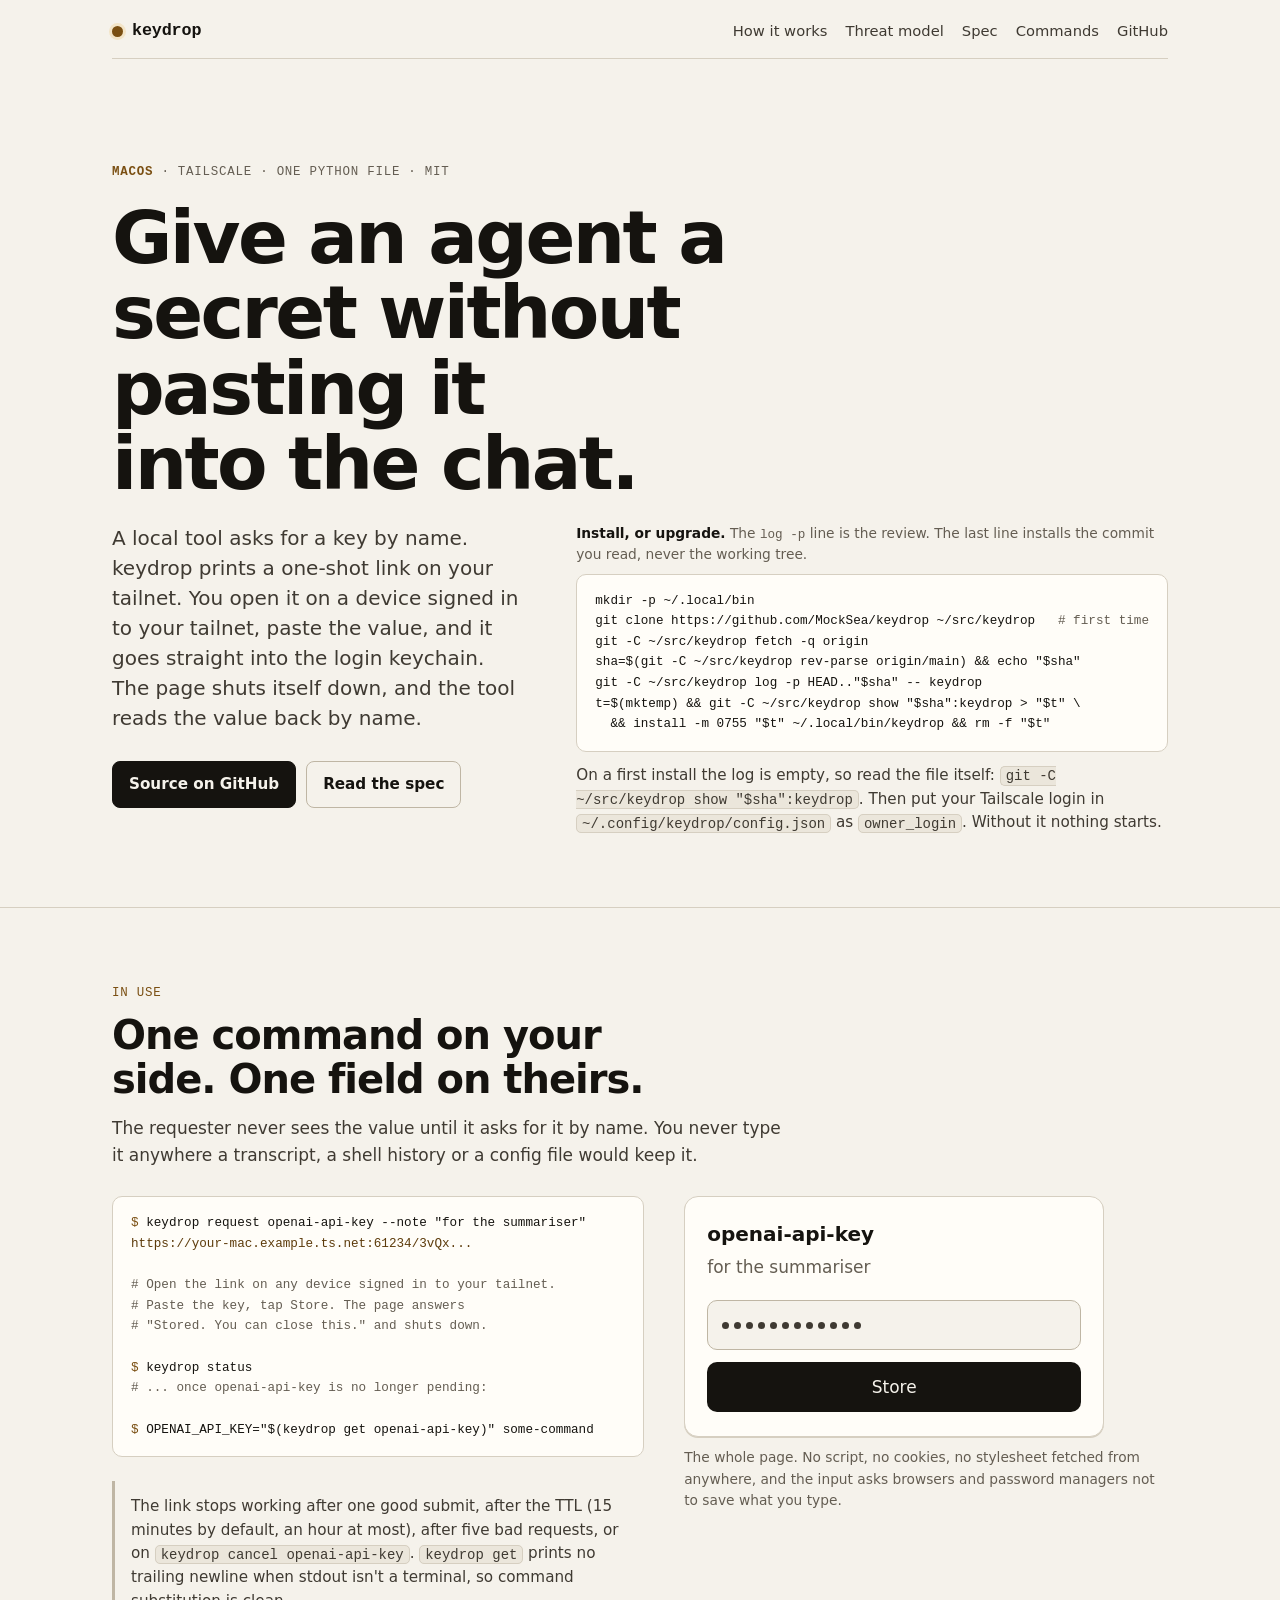
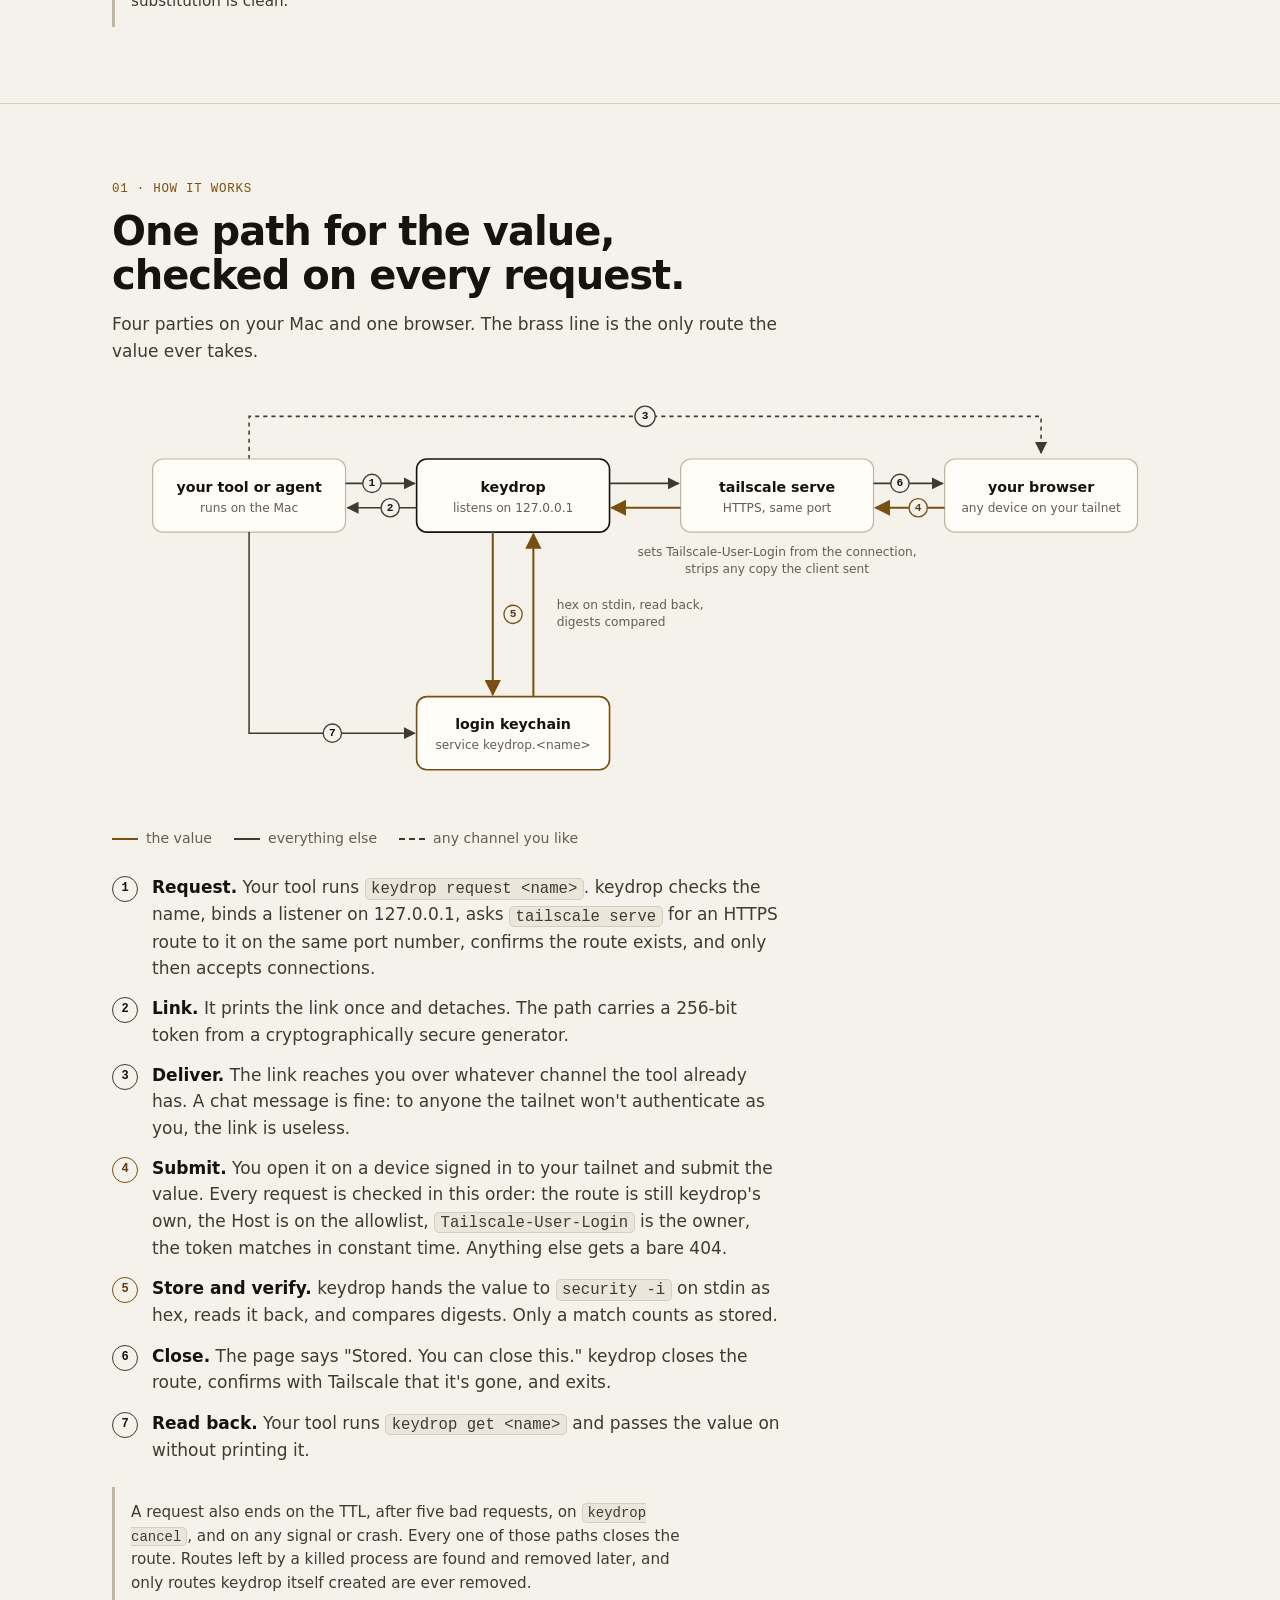
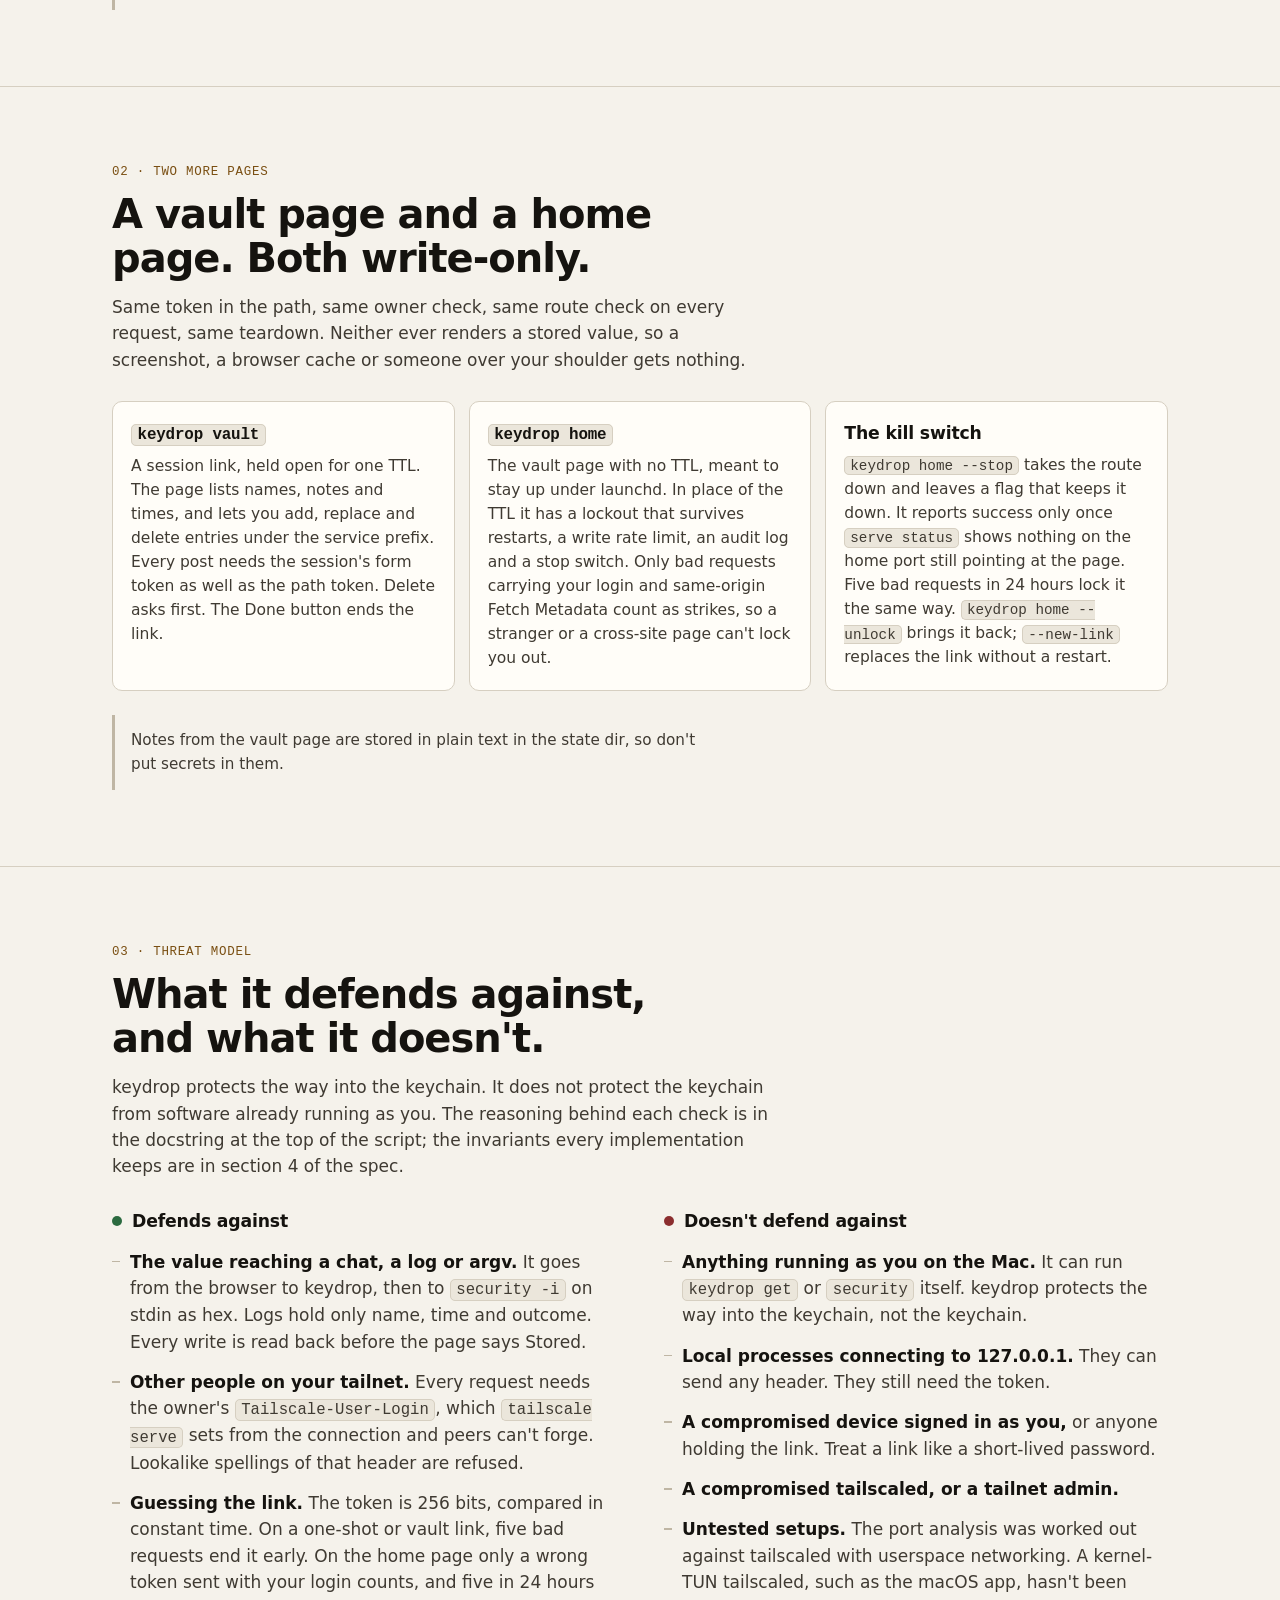
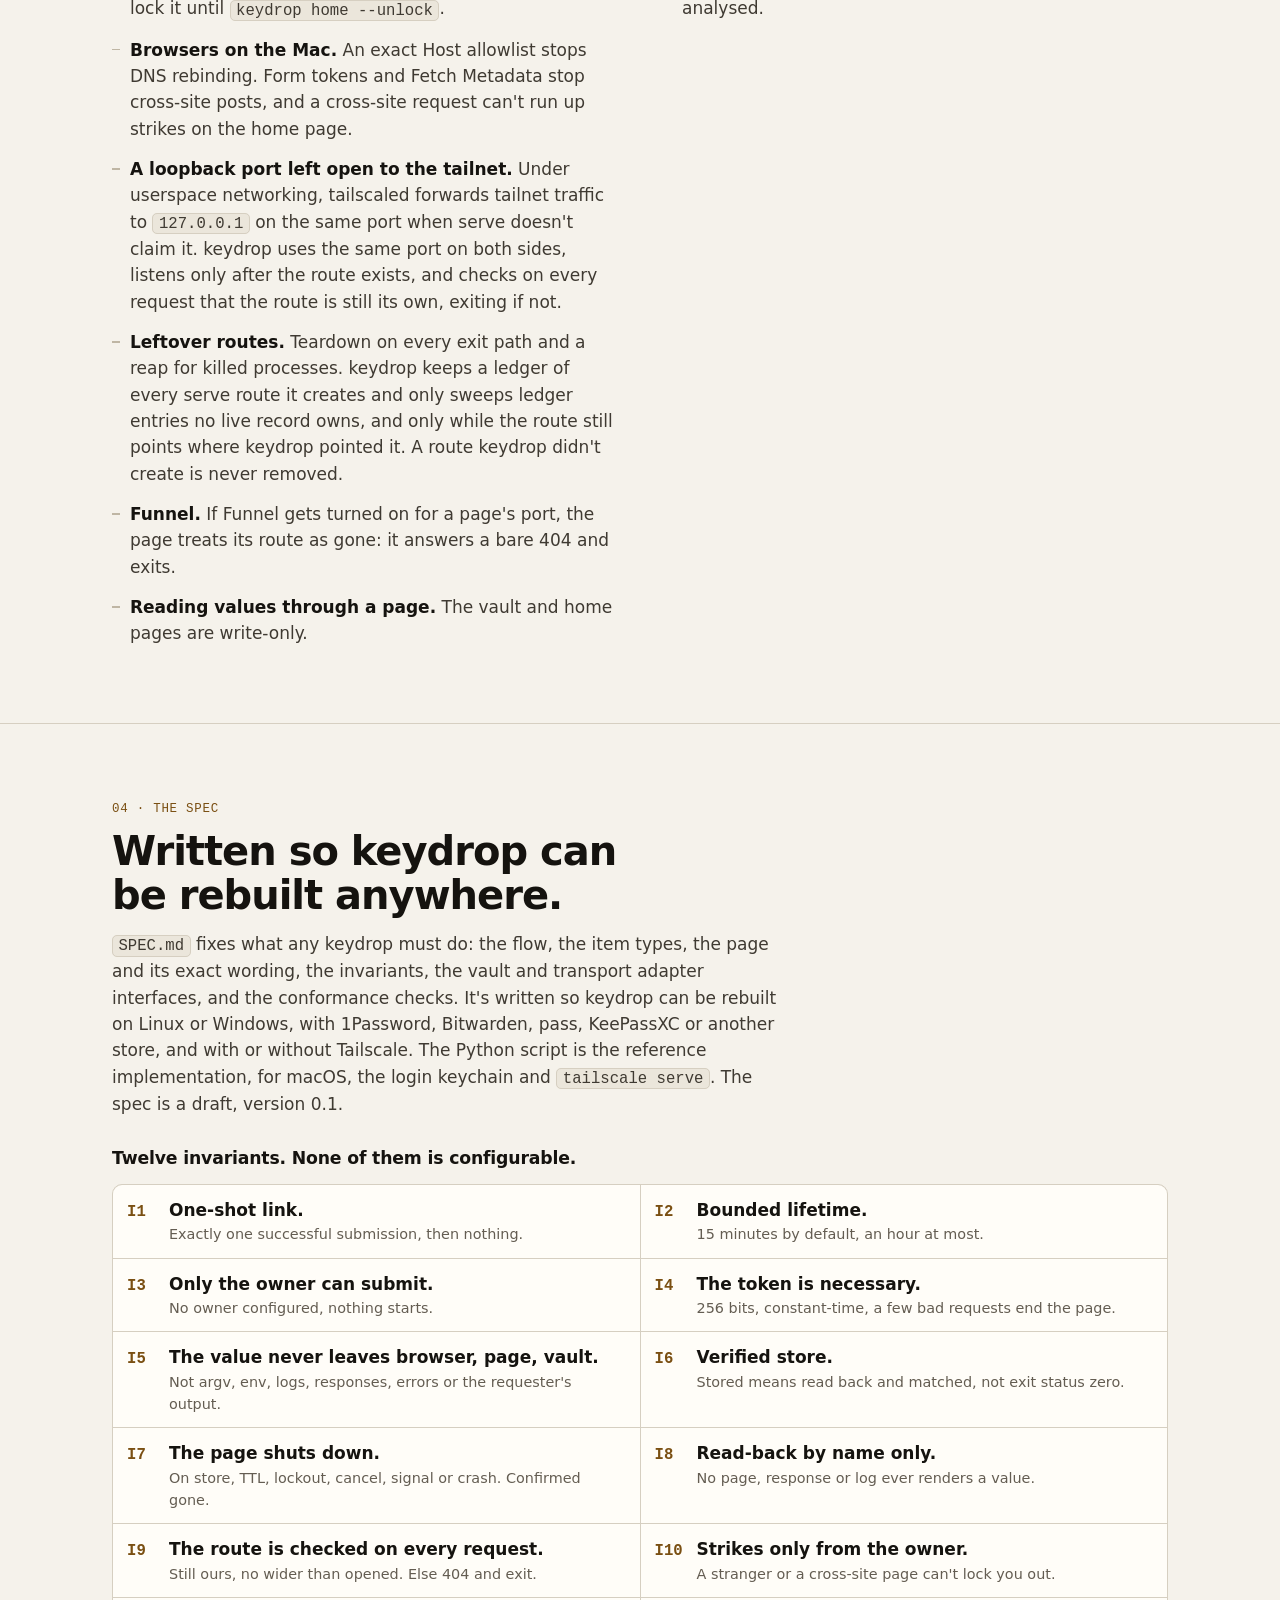
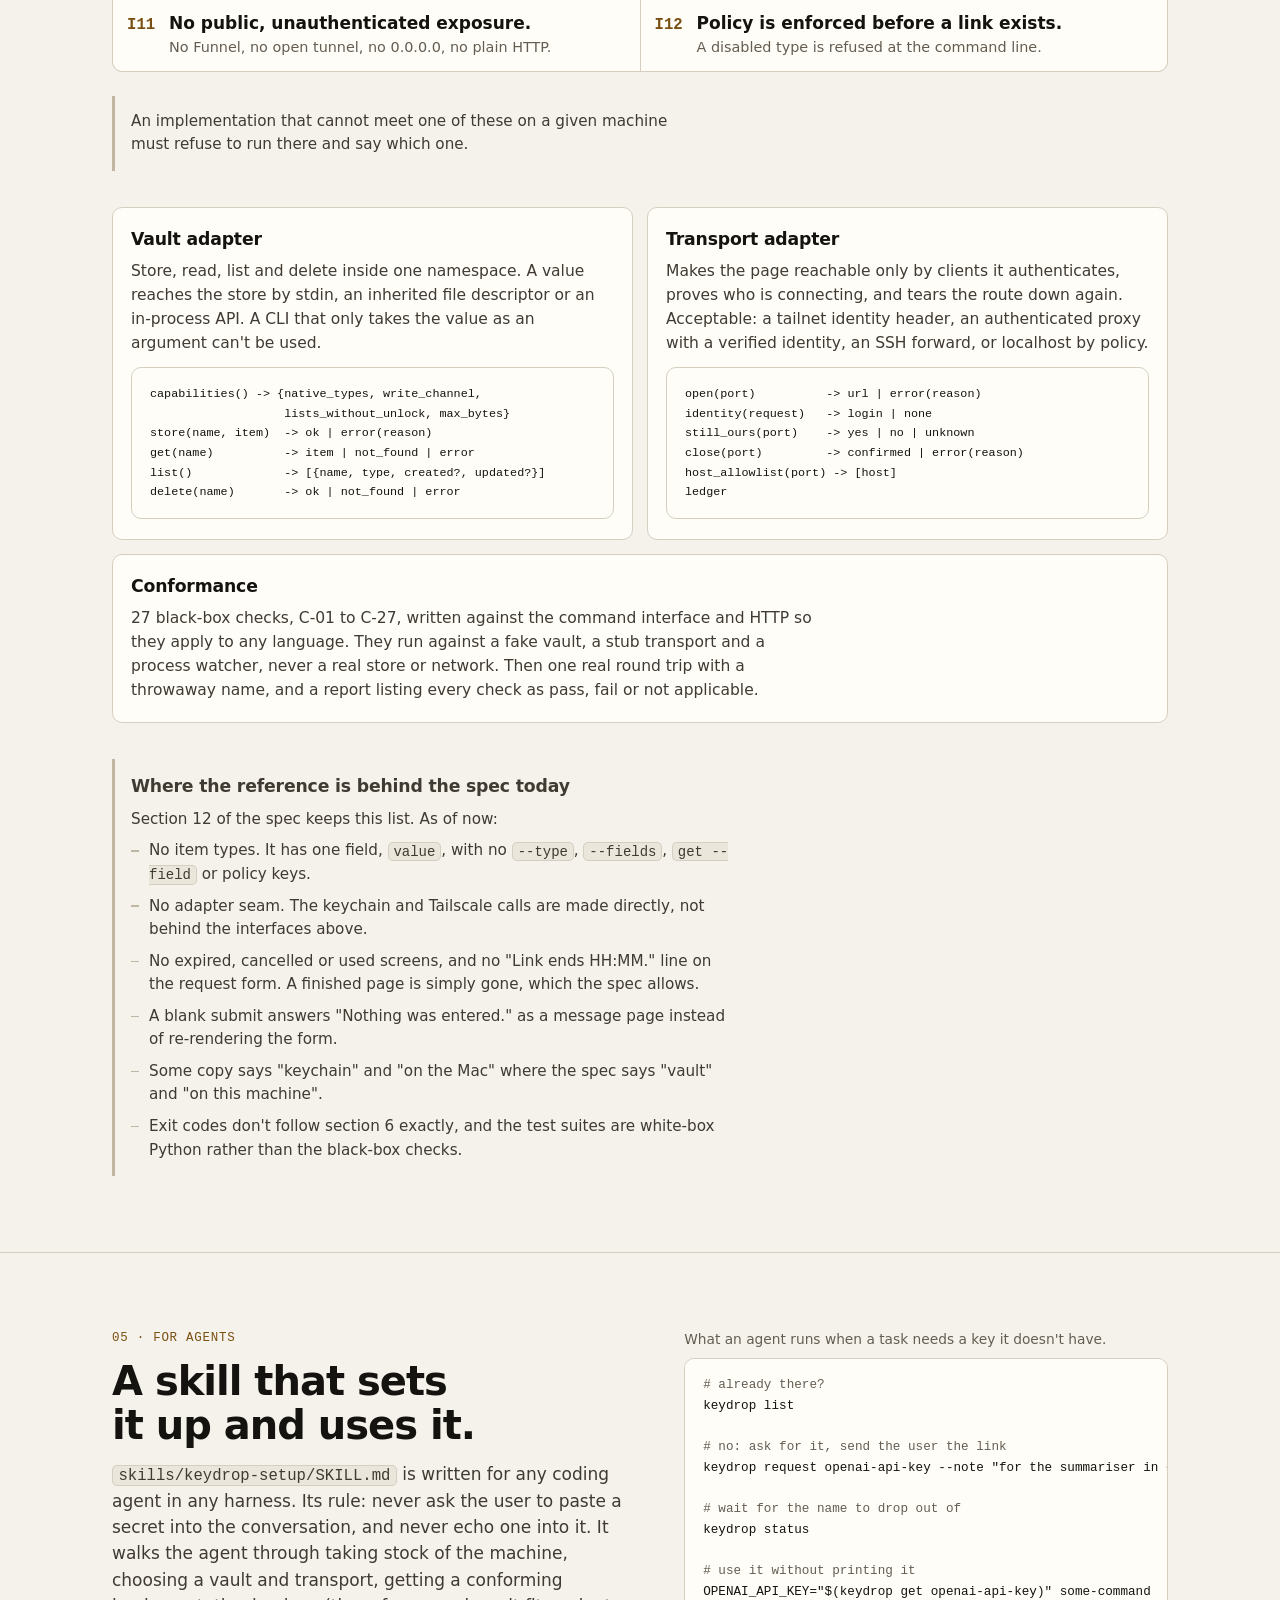
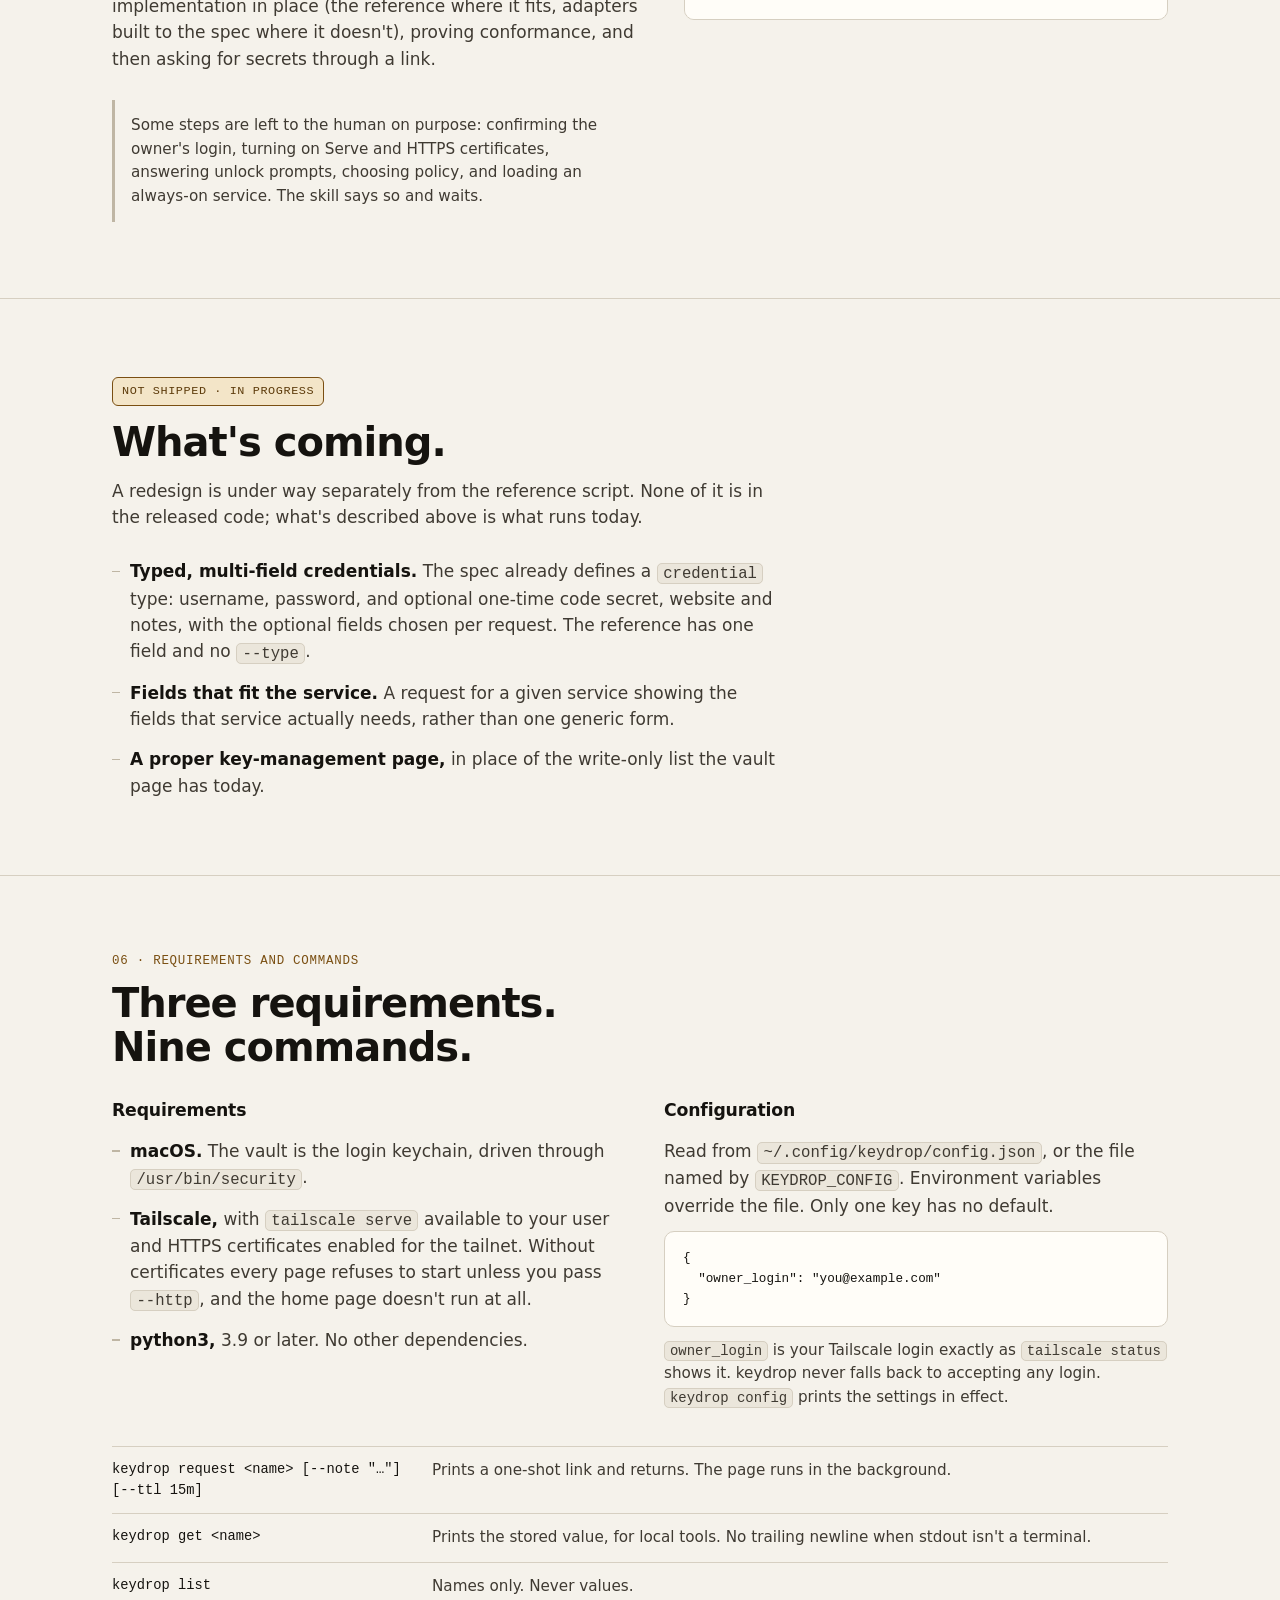
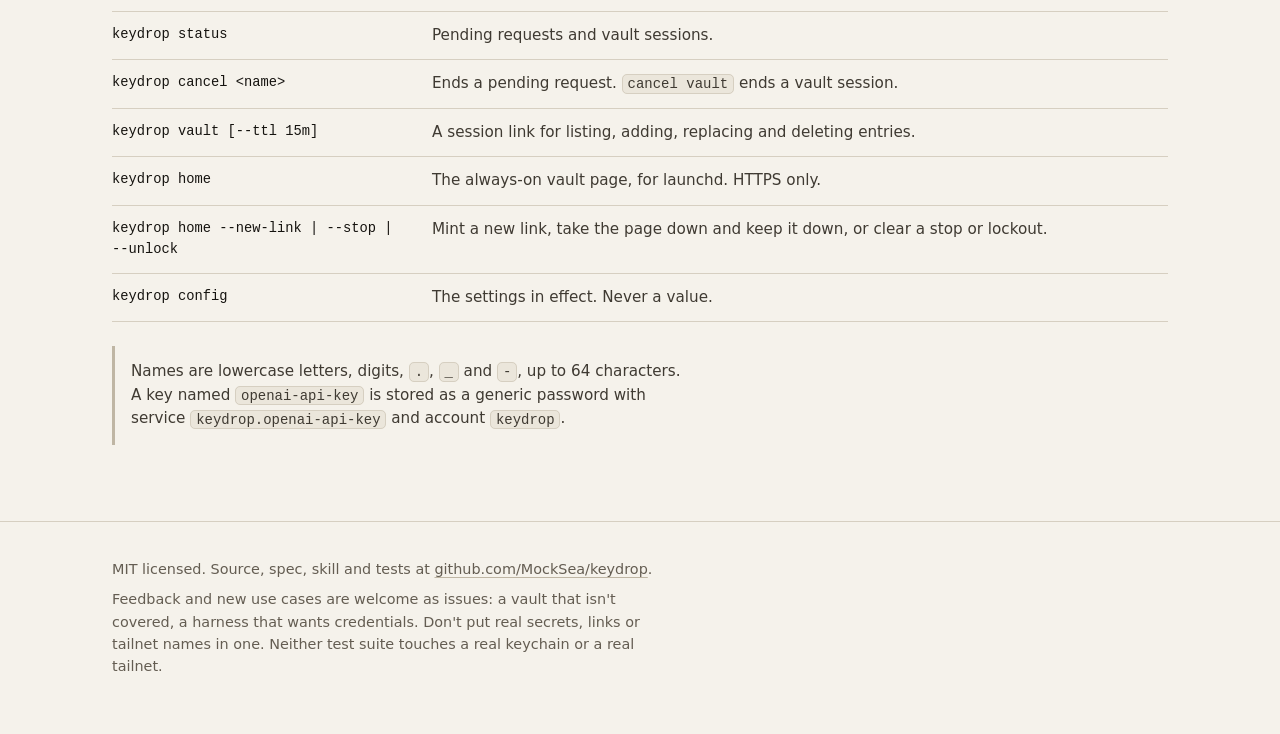
==== commit 81c82a5a: "docs: GitHub Pages site for keydrop" ====
--- a/docs/index.html
+++ b/docs/index.html
@@ -324,16 +324,15 @@
         </div>
       </div>
       <figure class="install">
-        <figcaption class="cap"><b>Install, or upgrade.</b> The <code>diff</code> line is the review. The last line installs the commit you read, never the working tree.</figcaption>
+        <figcaption class="cap"><b>Install, or upgrade.</b> The <code>log -p</code> line is the review. The last line installs the commit you read, never the working tree.</figcaption>
 <pre><code>mkdir -p ~/.local/bin
 git clone https://github.com/MockSea/keydrop ~/src/keydrop   <span class="c"># first time</span>
 git -C ~/src/keydrop fetch -q origin
 sha=$(git -C ~/src/keydrop rev-parse origin/main) &amp;&amp; echo "$sha"
-git -C ~/src/keydrop diff HEAD "$sha" -- keydrop
+git -C ~/src/keydrop log -p HEAD.."$sha" -- keydrop
 t=$(mktemp) &amp;&amp; git -C ~/src/keydrop show "$sha":keydrop &gt; "$t" \
-  &amp;&amp; install -m 0755 "$t" ~/.local/bin/keydrop &amp;&amp; rm -f "$t"
-git -C ~/src/keydrop merge --ff-only "$sha"</code></pre>
-        <p class="after">On a first install the diff is empty, so read the file itself: <code>git -C ~/src/keydrop show "$sha":keydrop</code>. Then put your Tailscale login in <code>~/.config/keydrop/config.json</code> as <code>owner_login</code>. Without it nothing starts.</p>
+  &amp;&amp; install -m 0755 "$t" ~/.local/bin/keydrop &amp;&amp; rm -f "$t"</code></pre>
+        <p class="after">On a first install the log is empty, so read the file itself: <code>git -C ~/src/keydrop show "$sha":keydrop</code>. Then put your Tailscale login in <code>~/.config/keydrop/config.json</code> as <code>owner_login</code>. Without it nothing starts.</p>
       </figure>
     </div>
   </div>
@@ -654,7 +653,6 @@
         <li>No adapter seam. The keychain and Tailscale calls are made directly, not behind the interfaces above.</li>
         <li>No expired, cancelled or used screens, and no "Link ends HH:MM." line on the request form. A finished page is simply gone, which the spec allows.</li>
         <li>A blank submit answers "Nothing was entered." as a message page instead of re-rendering the form.</li>
-        <li>Has an opt-in <code>--http</code> for tailnets without HTTPS certificates, which I11 and spec 9.4 rule out.</li>
         <li>Some copy says "keychain" and "on the Mac" where the spec says "vault" and "on this machine".</li>
         <li>Exit codes don't follow section 6 exactly, and the test suites are white-box Python rather than the black-box checks.</li>
       </ul>
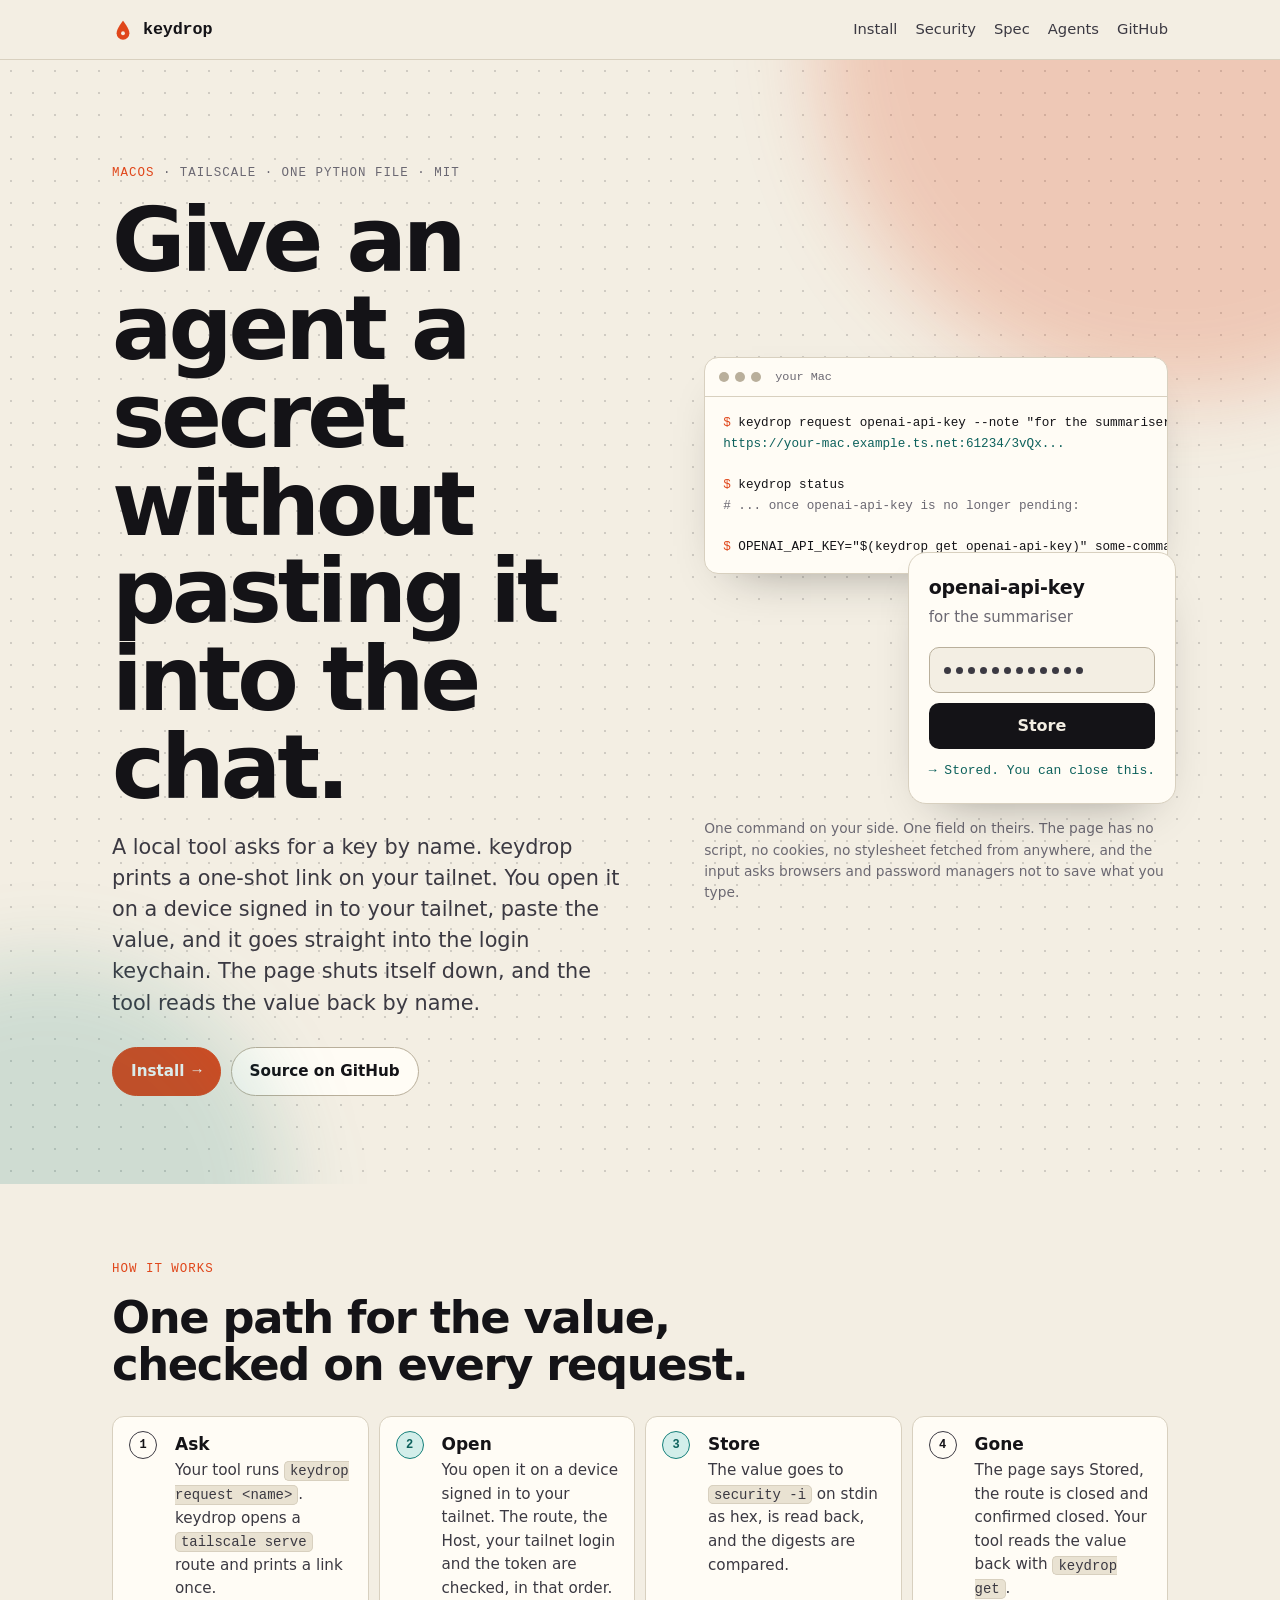
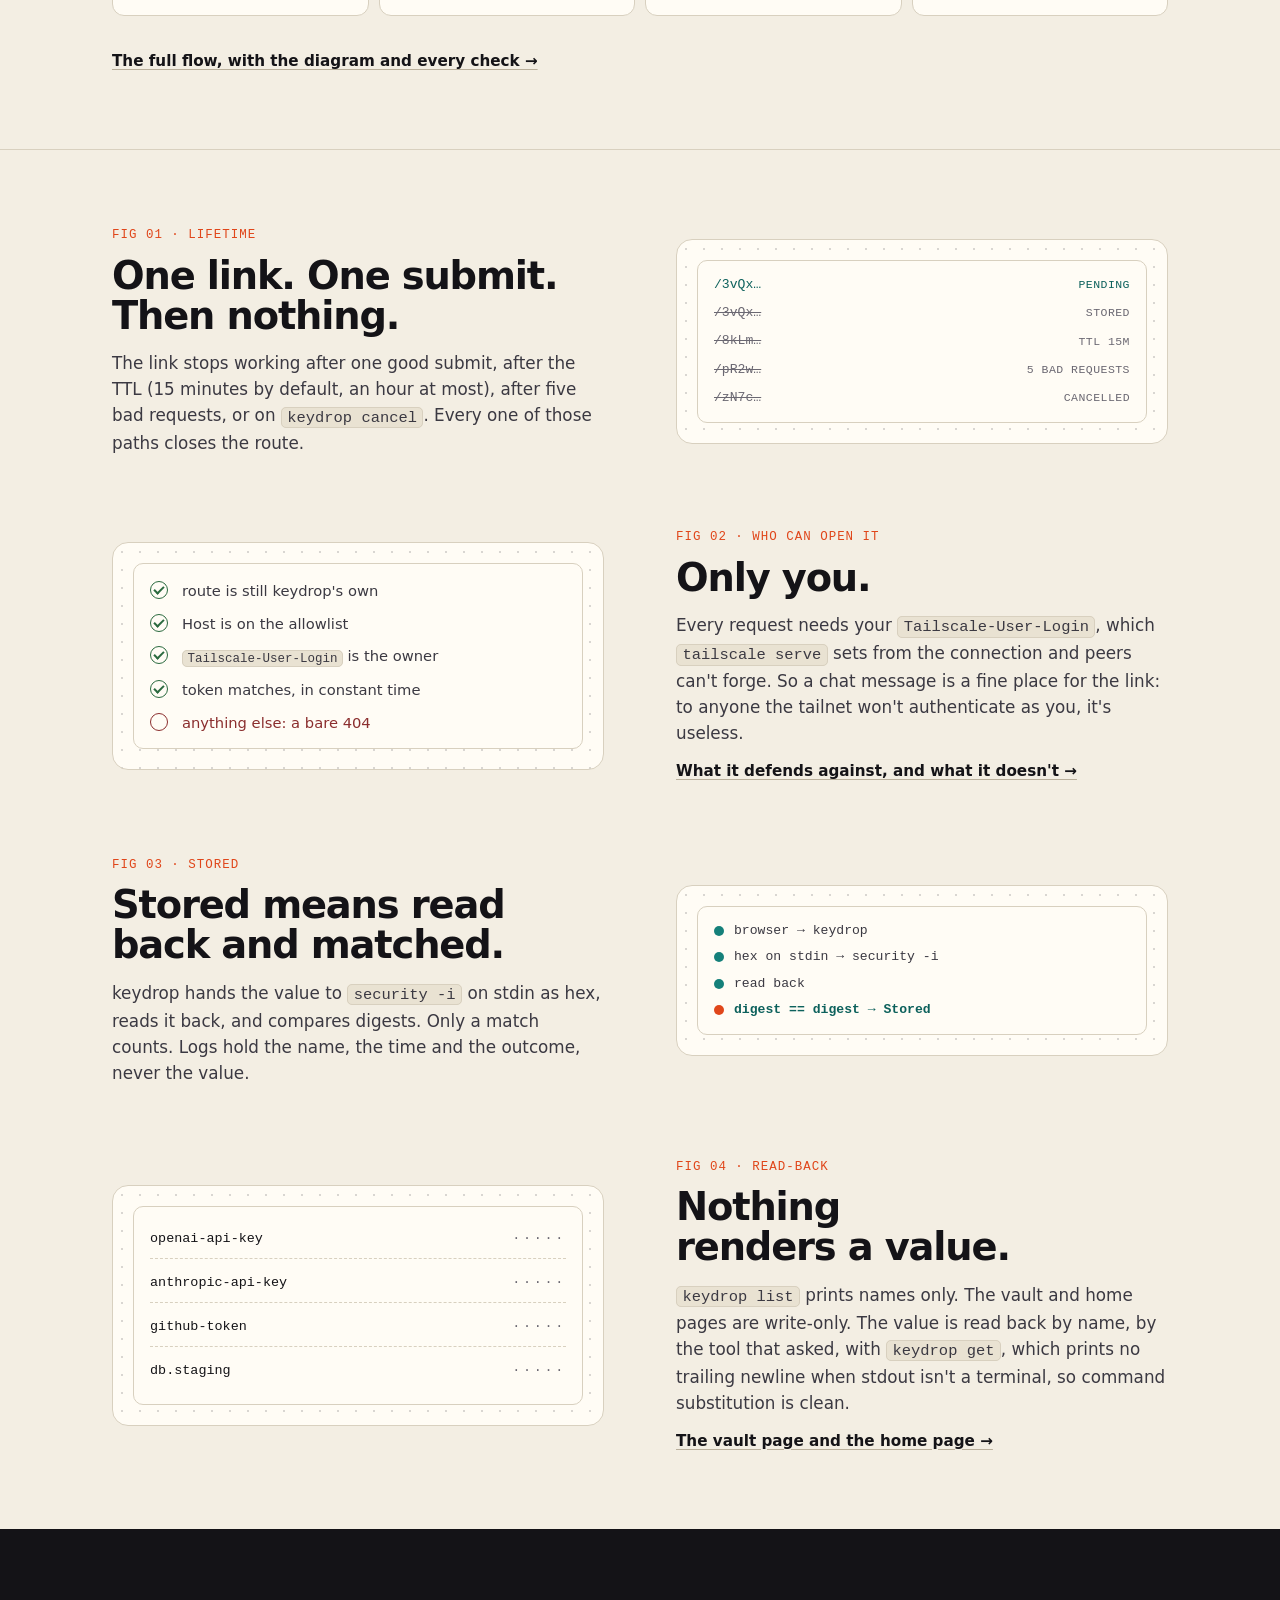
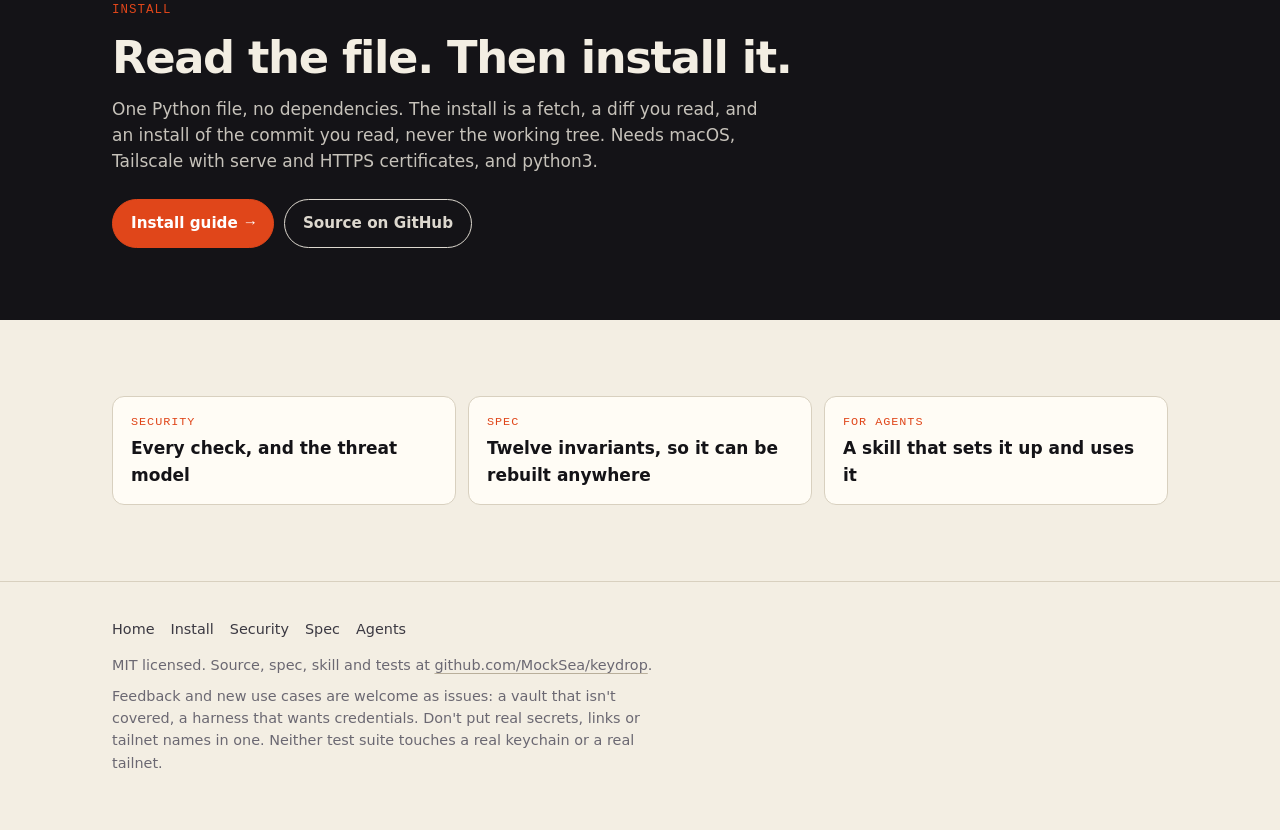
==== commit 4d1904bc: "docs: split the site into five pages with a shared stylesheet and a bolder theme index.html is a sho" ====
--- a/docs/index.html
+++ b/docs/index.html
@@ -7,746 +7,181 @@
 <meta name="color-scheme" content="light dark">
 <meta name="description" content="keydrop hands a secret to a tool or agent on your Mac through a one-shot link on your tailnet, straight into the login keychain. Nothing is pasted into a chat, a terminal or a config file.">
 <title>keydrop: give an agent a secret without pasting it into the chat</title>
-<link rel="icon" href="data:image/svg+xml,%3Csvg xmlns='http://www.w3.org/2000/svg' viewBox='0 0 32 32'%3E%3Crect width='32' height='32' rx='7' fill='%2315130f'/%3E%3Ccircle cx='16' cy='16' r='5' fill='%23e0b05a'/%3E%3C/svg%3E">
-<style>
-:root {
-  --bg: #f5f2eb;
-  --bg-2: #ebe6db;
-  --surface: #fffdf8;
-  --ink: #15130f;
-  --ink-2: #3f3a32;
-  --muted: #645d52;
-  --line: #d6cfc1;
-  --line-2: #bfb6a4;
-  --accent: #7a4f12;
-  --accent-ink: #5d3b0b;
-  --accent-soft: #f3e5c8;
-  --ok: #2b6a3f;
-  --no: #8b2e2e;
-  --mono: ui-monospace, "SF Mono", Menlo, Consolas, "Liberation Mono", monospace;
-  --sans: -apple-system, BlinkMacSystemFont, "Segoe UI", system-ui, Helvetica, Arial, sans-serif;
-  --radius: 10px;
-  --gutter: 20px;
-  --measure: 62ch;
-  color-scheme: light dark;
-}
-@media (prefers-color-scheme: dark) {
-  :root {
-    --bg: #0f0e0c;
-    --bg-2: #171512;
-    --surface: #1b1916;
-    --ink: #efeae0;
-    --ink-2: #cfc8bb;
-    --muted: #a49c8e;
-    --line: #2d2a25;
-    --line-2: #46413a;
-    --accent: #e0b05a;
-    --accent-ink: #f0c76e;
-    --accent-soft: #2b2314;
-    --ok: #7fcf9a;
-    --no: #e08a8a;
-  }
-}
-
-* { box-sizing: border-box; }
-html { -webkit-text-size-adjust: 100%; scroll-behavior: smooth; }
-@media (prefers-reduced-motion: reduce) { html { scroll-behavior: auto; } }
-body {
-  margin: 0;
-  background: var(--bg);
-  color: var(--ink);
-  font: 17px/1.55 var(--sans);
-  -webkit-font-smoothing: antialiased;
-  text-rendering: optimizeLegibility;
-}
-a { color: inherit; text-decoration-color: var(--line-2); text-underline-offset: 0.18em; }
-a:hover { text-decoration-color: var(--accent); }
-:focus-visible { outline: 2px solid var(--accent); outline-offset: 3px; border-radius: 3px; }
-code, pre, kbd { font-family: var(--mono); font-size: 0.92em; }
-p code, li code, dd code, dt code, h3 code {
-  background: var(--bg-2);
-  border: 1px solid var(--line);
-  border-radius: 5px;
-  padding: 0.05em 0.35em;
-  overflow-wrap: anywhere;
-}
-pre {
-  margin: 0;
-  padding: 16px 18px;
-  background: var(--surface);
-  border: 1px solid var(--line);
-  border-radius: var(--radius);
-  overflow-x: auto;
-  line-height: 1.5;
-  font-size: 0.86rem;
-  color: var(--ink);
-  tab-size: 4;
-}
-pre .c { color: var(--muted); }
-pre .p { color: var(--accent); user-select: none; }
-pre .u { color: var(--accent-ink); }
-.wrap { max-width: 1120px; margin: 0 auto; padding: 0 var(--gutter); }
-.skip {
-  position: absolute; left: -999px; top: 8px;
-  background: var(--ink); color: var(--bg); padding: 8px 12px; border-radius: 6px; z-index: 10;
-}
-.skip:focus { left: 12px; }
-
-/* header */
-.top {
-  display: flex; align-items: center; justify-content: space-between; gap: 16px;
-  padding: 18px 0 14px;
-  border-bottom: 1px solid var(--line);
-}
-.mark {
-  display: inline-flex; align-items: center; gap: 9px;
-  font-family: var(--mono); font-weight: 600; font-size: 1.05rem; letter-spacing: -0.01em;
-  text-decoration: none;
-}
-.mark i {
-  width: 11px; height: 11px; border-radius: 50%; background: var(--accent);
-  box-shadow: 0 0 0 3px var(--accent-soft);
-}
-.top nav { display: flex; flex-wrap: wrap; gap: 6px 18px; font-size: 0.92rem; }
-.top nav a { text-decoration: none; color: var(--ink-2); }
-.top nav a:hover { color: var(--ink); text-decoration: underline; }
-
-/* hero */
-.hero { padding: 56px 0 44px; }
-.eyebrow {
-  margin: 0 0 18px;
-  font-family: var(--mono); font-size: 0.78rem; letter-spacing: 0.06em; text-transform: uppercase;
-  color: var(--muted);
-}
-.eyebrow b { color: var(--accent); font-weight: 600; }
-h1 {
-  margin: 0 0 22px;
-  font-size: clamp(2.35rem, 8.2vw, 4.6rem);
-  line-height: 1.02; letter-spacing: -0.035em; font-weight: 700;
-  max-width: 17ch;
-  text-wrap: balance;
-}
-.lead {
-  margin: 0; max-width: var(--measure);
-  font-size: clamp(1.05rem, 2.2vw, 1.25rem); line-height: 1.5; color: var(--ink-2);
-}
-.cta { display: flex; flex-wrap: wrap; gap: 10px; margin: 28px 0 0; }
-.btn {
-  display: inline-block; padding: 11px 16px; border-radius: 8px;
-  font-weight: 600; font-size: 0.95rem; text-decoration: none;
-  border: 1px solid var(--ink);
-}
-.btn.solid { background: var(--ink); color: var(--bg); }
-.btn.solid:hover { background: var(--ink-2); border-color: var(--ink-2); }
-.btn.ghost { color: var(--ink); border-color: var(--line-2); }
-.btn.ghost:hover { border-color: var(--ink); }
-
-.install { margin: 40px 0 0; }
-.install .cap, figcaption, .cap {
-  margin: 0 0 8px; font-size: 0.86rem; color: var(--muted);
-}
-.install .cap b { color: var(--ink); font-weight: 600; }
-.install p.after { margin: 12px 0 0; max-width: var(--measure); font-size: 0.95rem; color: var(--ink-2); }
-
-/* sections */
-section { padding: 56px 0; border-top: 1px solid var(--line); }
-.sec-head { margin: 0 0 28px; max-width: var(--measure); }
-.num {
-  display: block; margin: 0 0 10px;
-  font-family: var(--mono); font-size: 0.78rem; letter-spacing: 0.06em; text-transform: uppercase; color: var(--accent);
-}
-h2 {
-  margin: 0 0 14px;
-  font-size: clamp(1.7rem, 4.6vw, 2.5rem); line-height: 1.1; letter-spacing: -0.025em; font-weight: 700;
-  text-wrap: balance;
-}
-h3 { margin: 0 0 8px; font-size: 1.08rem; letter-spacing: -0.01em; font-weight: 650; }
-.sec-head p { margin: 0; color: var(--ink-2); }
-p, li { max-width: var(--measure); }
-
-/* in-use pair */
-.pair { display: grid; gap: 28px; }
-.pair > div { min-width: 0; }
-.mock {
-  margin: 0; padding: 22px 22px 24px;
-  background: var(--surface); border: 1px solid var(--line); border-radius: 14px;
-  max-width: 420px;
-  box-shadow: 0 1px 0 var(--line);
-}
-.mock .m-h1 { font-size: 20px; font-weight: 600; margin: 0 0 4px; word-break: break-all; }
-.mock .m-p { color: var(--muted); margin: 0 0 20px; font-size: 17px; }
-.mock .m-in {
-  height: 50px; border: 1px solid var(--line-2); border-radius: 10px; margin: 0 0 12px;
-  background: var(--bg); display: flex; align-items: center; padding: 0 14px; gap: 5px;
-}
-.mock .m-in i { width: 7px; height: 7px; border-radius: 50%; background: var(--ink-2); }
-.mock .m-btn {
-  height: 50px; border-radius: 10px; background: var(--ink); color: var(--bg);
-  display: flex; align-items: center; justify-content: center; font-size: 17px;
-}
-@media (prefers-color-scheme: dark) {
-  .mock .m-btn { background: var(--ink); color: var(--bg); }
-}
-
-/* diagram */
-.diagram { margin: 0 0 26px; }
-.diagram svg { display: block; width: 100%; height: auto; }
-.diagram .d-wide { display: none; }
-.diagram .d-tall { display: block; max-width: 380px; margin: 0 auto; }
-.diagram .node { fill: var(--surface); stroke: var(--line-2); stroke-width: 1.2; }
-.diagram .node.kd { stroke: var(--ink); stroke-width: 1.6; }
-.diagram .node.kc { stroke: var(--accent); stroke-width: 1.6; }
-.diagram .lbl { fill: var(--ink); font: 600 14px var(--sans); }
-.diagram .sub { fill: var(--muted); font: 12px var(--sans); }
-.diagram .edge { fill: none; stroke: var(--ink-2); stroke-width: 1.5; }
-.diagram .edge.val { stroke: var(--accent); stroke-width: 2; }
-.diagram .edge.dash { stroke-dasharray: 4 4; }
-.diagram .badge { fill: var(--bg); stroke: var(--ink-2); stroke-width: 1.3; }
-.diagram .badge.val { stroke: var(--accent); }
-.diagram .bn { fill: var(--ink); font: 700 11px var(--mono); text-anchor: middle; dominant-baseline: central; }
-.diagram .bn.val { fill: var(--accent-ink); }
-.diagram marker path { fill: var(--ink-2); }
-.diagram marker.mval path { fill: var(--accent); }
-.legend { display: flex; flex-wrap: wrap; gap: 8px 22px; margin: 0 0 24px; font-size: 0.88rem; color: var(--muted); }
-.legend span { display: inline-flex; align-items: center; gap: 8px; }
-.legend i { display: inline-block; width: 26px; height: 0; border-top: 2px solid var(--ink-2); }
-.legend i.val { border-color: var(--accent); }
-.legend i.dash { border-top-style: dashed; }
-
-ol.steps { margin: 0; padding: 0; list-style: none; counter-reset: s; display: grid; gap: 14px; }
-ol.steps li {
-  counter-increment: s; position: relative; padding-left: 40px; max-width: var(--measure);
-  color: var(--ink-2);
-}
-ol.steps li::before {
-  content: counter(s); position: absolute; left: 0; top: 2px;
-  width: 24px; height: 24px; border-radius: 50%;
-  border: 1.3px solid var(--ink-2); color: var(--ink);
-  font: 700 12px/22px var(--mono); text-align: center;
-}
-ol.steps li.val::before { border-color: var(--accent); color: var(--accent-ink); }
-ol.steps li b { color: var(--ink); font-weight: 650; }
-.note { margin: 24px 0 0; padding: 14px 16px; border-left: 3px solid var(--line-2); color: var(--ink-2); font-size: 0.95rem; }
-.note.warn { border-color: var(--accent); }
-
-/* two-up lists */
-.cols { display: grid; gap: 32px; }
-.cols h3 { display: flex; align-items: center; gap: 10px; margin-bottom: 14px; }
-.cols h3 i { width: 10px; height: 10px; border-radius: 50%; display: inline-block; }
-.cols h3 i.yes { background: var(--ok); }
-.cols h3 i.no { background: var(--no); }
-ul.plain { margin: 0; padding: 0; list-style: none; display: grid; gap: 14px; }
-ul.plain li { padding-left: 18px; position: relative; color: var(--ink-2); }
-ul.plain li::before { content: ""; position: absolute; left: 0; top: 0.72em; width: 8px; height: 1.5px; background: var(--line-2); }
-ul.plain li b { color: var(--ink); font-weight: 650; }
-
-/* cards */
-.cards { display: grid; gap: 14px; }
-.card { min-width: 0; padding: 18px 18px 20px; background: var(--surface); border: 1px solid var(--line); border-radius: var(--radius); }
-.card h3 { margin-bottom: 6px; }
-.card p { margin: 0; color: var(--ink-2); font-size: 0.97rem; }
-.card pre { margin-top: 12px; font-size: 0.8rem; }
-.cards.adapters { margin-top: 36px; }
-
-/* invariants */
-.inv { margin: 0; padding: 0; list-style: none; display: grid; gap: 1px; background: var(--line); border: 1px solid var(--line); border-radius: var(--radius); overflow: hidden; }
-.inv li { background: var(--surface); padding: 12px 14px; display: grid; grid-template-columns: 34px 1fr; gap: 8px; align-items: baseline; }
-.inv code { color: var(--accent); font-weight: 600; background: none; border: 0; padding: 0; }
-.inv b { font-weight: 650; }
-.inv span { display: block; color: var(--muted); font-size: 0.9rem; }
-
-/* status label */
-.tag {
-  display: inline-block; margin: 0 0 14px; padding: 4px 9px; border-radius: 6px;
-  font-family: var(--mono); font-size: 0.74rem; letter-spacing: 0.05em; text-transform: uppercase;
-  color: var(--accent-ink); background: var(--accent-soft); border: 1px solid var(--accent);
-}
-
-/* commands */
-dl.cmds { margin: 0; display: grid; gap: 0; border-top: 1px solid var(--line); }
-dl.cmds div { display: grid; gap: 4px; padding: 12px 0; border-bottom: 1px solid var(--line); }
-dl.cmds dt { font-family: var(--mono); font-size: 0.86rem; color: var(--ink); overflow-wrap: break-word; }
-.nb { white-space: nowrap; }
-dl.cmds dd { margin: 0; color: var(--ink-2); font-size: 0.95rem; }
-
-footer { padding: 36px 0 48px; border-top: 1px solid var(--line); color: var(--muted); font-size: 0.9rem; }
-footer p { margin: 0 0 8px; }
-
-@media (min-width: 760px) {
-  :root { --gutter: 32px; }
-  .hero { padding: 88px 0 64px; }
-  section { padding: 76px 0; }
-  .pair { grid-template-columns: 1.1fr 1fr; align-items: start; gap: 40px; }
-  .cols { grid-template-columns: 1fr 1fr; gap: 48px; }
-  .cards { grid-template-columns: 1fr 1fr; }
-  .inv { grid-template-columns: 1fr 1fr; }
-  dl.cmds div { grid-template-columns: 300px 1fr; gap: 20px; }
-  .diagram .d-wide { display: block; }
-  .diagram .d-tall { display: none; }
-}
-@media (min-width: 1080px) {
-  .hero { padding: 104px 0 72px; }
-  .hero-grid { display: grid; grid-template-columns: 1fr 1.15fr; gap: 56px; align-items: start; margin-top: 8px; }
-  .hero-grid .install { margin: 0; }
-  .cards { grid-template-columns: 1fr 1fr 1fr; }
-  .cards.adapters { grid-template-columns: 1fr 1fr; }
-  .cards.adapters .card.span { grid-column: 1 / -1; }
-  .cards.adapters .card.span p { max-width: 70ch; }
-}
-</style>
+<link rel="icon" href="data:image/svg+xml,%3Csvg xmlns='http://www.w3.org/2000/svg' viewBox='0 0 32 32'%3E%3Crect width='32' height='32' rx='7' fill='%23141317'/%3E%3Cpath d='M16 6c0 0-7 8.5-7 13.5a7 7 0 0 0 14 0C23 14.5 16 6 16 6z' fill='%23e0461a'/%3E%3Ccircle cx='16' cy='19.5' r='2.2' fill='%23141317'/%3E%3C/svg%3E">
+<link rel="stylesheet" href="style.css">
 </head>
 <body>
 <a class="skip" href="#main">Skip to content</a>
-<div class="wrap">
-  <header class="top">
-    <a class="mark" href="#" aria-label="keydrop, home"><i aria-hidden="true"></i>keydrop</a>
-    <nav aria-label="Page">
-      <a href="#how">How it works</a>
-      <a href="#threats">Threat model</a>
-      <a href="#spec">Spec</a>
-      <a href="#use">Commands</a>
+<header class="top">
+  <div class="wrap top-in">
+    <a class="mark" href="index.html" aria-label="keydrop, home"><svg viewBox="0 0 24 24" aria-hidden="true"><path class="drop" d="M12 2c0 0-7 8.5-7 13.5a7 7 0 0 0 14 0C19 10.5 12 2 12 2z"/><circle class="hole" cx="12" cy="15.5" r="2.1"/></svg>keydrop</a>
+    <nav aria-label="Site">
+      <a href="install.html">Install</a>
+      <a href="security.html">Security</a>
+      <a href="spec.html">Spec</a>
+      <a href="agents.html">Agents</a>
       <a href="https://github.com/MockSea/keydrop">GitHub</a>
     </nav>
-  </header>
-</div>
+  </div>
+</header>
 
 <main id="main">
-<div class="wrap">
-  <div class="hero">
-    <p class="eyebrow"><b>macOS</b> · Tailscale · one Python file · MIT</p>
-    <h1>Give an agent a secret without pasting it into the chat.</h1>
+<div class="hero">
+  <div class="wrap">
     <div class="hero-grid">
       <div>
+        <span class="eyebrow">macOS <span class="dim">· Tailscale · one Python file · MIT</span></span>
+        <h1>Give an agent a secret without pasting it into the chat.</h1>
         <p class="lead">A local tool asks for a key by name. keydrop prints a one-shot link on your tailnet. You open it on a device signed in to your tailnet, paste the value, and it goes straight into the login keychain. The page shuts itself down, and the tool reads the value back by name.</p>
         <div class="cta">
-          <a class="btn solid" href="https://github.com/MockSea/keydrop">Source on GitHub</a>
-          <a class="btn ghost" href="https://github.com/MockSea/keydrop/blob/pages-site/SPEC.md">Read the spec</a>
+          <a class="btn solid" href="install.html">Install <span class="arr">→</span></a>
+          <a class="btn ghost" href="https://github.com/MockSea/keydrop">Source on GitHub</a>
         </div>
       </div>
-      <figure class="install">
-        <figcaption class="cap"><b>Install, or upgrade.</b> The <code>log -p</code> line is the review. The last line installs the commit you read, never the working tree.</figcaption>
-<pre><code>mkdir -p ~/.local/bin
-git clone https://github.com/MockSea/keydrop ~/src/keydrop   <span class="c"># first time</span>
-git -C ~/src/keydrop fetch -q origin
-sha=$(git -C ~/src/keydrop rev-parse origin/main) &amp;&amp; echo "$sha"
-git -C ~/src/keydrop log -p HEAD.."$sha" -- keydrop
-t=$(mktemp) &amp;&amp; git -C ~/src/keydrop show "$sha":keydrop &gt; "$t" \
-  &amp;&amp; install -m 0755 "$t" ~/.local/bin/keydrop &amp;&amp; rm -f "$t"</code></pre>
-        <p class="after">On a first install the log is empty, so read the file itself: <code>git -C ~/src/keydrop show "$sha":keydrop</code>. Then put your Tailscale login in <code>~/.config/keydrop/config.json</code> as <code>owner_login</code>. Without it nothing starts.</p>
-      </figure>
-    </div>
-  </div>
-</div>
-
-<section id="in-use">
-  <div class="wrap">
-    <div class="sec-head">
-      <span class="num">In use</span>
-      <h2>One command on your side. One field on theirs.</h2>
-      <p>The requester never sees the value until it asks for it by name. You never type it anywhere a transcript, a shell history or a config file would keep it.</p>
-    </div>
-    <div class="pair">
-      <div>
+      <div class="stage">
+        <figure class="term">
+          <div class="bar" aria-hidden="true"><i></i><i></i><i></i><span>your Mac</span></div>
 <pre><code><span class="p">$ </span>keydrop request openai-api-key --note "for the summariser"
 <span class="u">https://your-mac.example.ts.net:61234/3vQx...</span>
-
-<span class="c"># Open the link on any device signed in to your tailnet.
-# Paste the key, tap Store. The page answers
-# "Stored. You can close this." and shuts down.</span>
 
 <span class="p">$ </span>keydrop status
 <span class="c"># ... once openai-api-key is no longer pending:</span>
 
 <span class="p">$ </span>OPENAI_API_KEY="$(keydrop get openai-api-key)" some-command</code></pre>
-        <p class="note">The link stops working after one good submit, after the TTL (15 minutes by default, an hour at most), after five bad requests, or on <code>keydrop cancel openai-api-key</code>. <code>keydrop get</code> prints no trailing newline when stdout isn't a terminal, so command substitution is clean.</p>
-      </div>
-      <div>
-        <figure class="mock" role="img" aria-label="The request page: the item name as a heading, the requester's note, one password field, and a Store button.">
+        </figure>
+        <figure class="phone" role="img" aria-label="The request page: the item name as a heading, the requester's note, one password field, and a Store button.">
           <div aria-hidden="true">
             <p class="m-h1">openai-api-key</p>
             <p class="m-p">for the summariser</p>
             <div class="m-in"><i></i><i></i><i></i><i></i><i></i><i></i><i></i><i></i><i></i><i></i><i></i><i></i></div>
             <div class="m-btn">Store</div>
+            <p class="m-done">→ Stored. You can close this.</p>
           </div>
         </figure>
-        <p class="cap" style="margin-top:10px">The whole page. No script, no cookies, no stylesheet fetched from anywhere, and the input asks browsers and password managers not to save what you type.</p>
+        <p class="cap">One command on your side. One field on theirs. The page has no script, no cookies, no stylesheet fetched from anywhere, and the input asks browsers and password managers not to save what you type.</p>
+      </div>
+    </div>
+  </div>
+</div>
+
+<section id="how" class="plain">
+  <div class="wrap">
+    <div class="sec-head">
+      <span class="num">How it works</span>
+      <h2>One path for the value, checked on every request.</h2>
+    </div>
+    <div class="flow">
+      <div class="hop"><span class="n">1</span><div><b>Ask</b><p>Your tool runs <code>keydrop request &lt;name&gt;</code>. keydrop opens a <code>tailscale serve</code> route and prints a link once.</p></div></div>
+      <div class="hop val"><span class="n">2</span><div><b>Open</b><p>You open it on a device signed in to your tailnet. The route, the Host, your tailnet login and the token are checked, in that order.</p></div></div>
+      <div class="hop val"><span class="n">3</span><div><b>Store</b><p>The value goes to <code>security -i</code> on stdin as hex, is read back, and the digests are compared.</p></div></div>
+      <div class="hop"><span class="n">4</span><div><b>Gone</b><p>The page says Stored, the route is closed and confirmed closed. Your tool reads the value back with <code>keydrop get</code>.</p></div></div>
+    </div>
+    <a class="more" href="security.html#how">The full flow, with the diagram and every check →</a>
+  </div>
+</section>
+
+<section id="moments">
+  <div class="wrap">
+    <div class="moments">
+      <div class="moment">
+        <div>
+          <span class="num">Fig 01 · Lifetime</span>
+          <h2>One link. One submit. Then nothing.</h2>
+          <p>The link stops working after one good submit, after the TTL (15 minutes by default, an hour at most), after five bad requests, or on <code>keydrop cancel</code>. Every one of those paths closes the route.</p>
+        </div>
+        <div class="vis"><div class="inner links" aria-label="A request link, and the four ways it ends">
+          <div class="row live"><span class="tok">/3vQx…</span><span class="why">pending</span></div>
+          <div class="row dead"><span class="tok">/3vQx…</span><span class="why">stored</span></div>
+          <div class="row dead"><span class="tok">/8kLm…</span><span class="why">ttl 15m</span></div>
+          <div class="row dead"><span class="tok">/pR2w…</span><span class="why">5 bad requests</span></div>
+          <div class="row dead"><span class="tok">/zN7c…</span><span class="why">cancelled</span></div>
+        </div></div>
+      </div>
+
+      <div class="moment flip">
+        <div>
+          <span class="num">Fig 02 · Who can open it</span>
+          <h2>Only you.</h2>
+          <p>Every request needs your <code>Tailscale-User-Login</code>, which <code>tailscale serve</code> sets from the connection and peers can't forge. So a chat message is a fine place for the link: to anyone the tailnet won't authenticate as you, it's useless.</p>
+          <a class="more" href="security.html#threats">What it defends against, and what it doesn't →</a>
+        </div>
+        <div class="vis"><div class="inner">
+          <ul class="checks" aria-label="Checks made on every request, in order">
+            <li><i></i><span>route is still keydrop's own</span></li>
+            <li><i></i><span>Host is on the allowlist</span></li>
+            <li><i></i><span><code>Tailscale-User-Login</code> is the owner</span></li>
+            <li><i></i><span>token matches, in constant time</span></li>
+            <li class="bad"><i></i><span>anything else: a bare 404</span></li>
+          </ul>
+        </div></div>
+      </div>
+
+      <div class="moment">
+        <div>
+          <span class="num">Fig 03 · Stored</span>
+          <h2>Stored means read back and matched.</h2>
+          <p>keydrop hands the value to <code>security -i</code> on stdin as hex, reads it back, and compares digests. Only a match counts. Logs hold the name, the time and the outcome, never the value.</p>
+        </div>
+        <div class="vis"><div class="inner chain" aria-label="Store and verify">
+          <div class="st"><i></i>browser → keydrop</div>
+          <div class="st"><i></i>hex on stdin → security -i</div>
+          <div class="st"><i></i>read back</div>
+          <div class="st eq"><i></i>digest == digest → Stored</div>
+        </div></div>
+      </div>
+
+      <div class="moment flip">
+        <div>
+          <span class="num">Fig 04 · Read-back</span>
+          <h2>Nothing renders a value.</h2>
+          <p><code>keydrop list</code> prints names only. The vault and home pages are write-only. The value is read back by name, by the tool that asked, with <code>keydrop get</code>, which prints no trailing newline when stdout isn't a terminal, so command substitution is clean.</p>
+          <a class="more" href="security.html#pages">The vault page and the home page →</a>
+        </div>
+        <div class="vis"><div class="inner">
+          <ul class="names" aria-label="keydrop list output: names only">
+            <li><span>openai-api-key</span><span class="v">·····</span></li>
+            <li><span>anthropic-api-key</span><span class="v">·····</span></li>
+            <li><span>github-token</span><span class="v">·····</span></li>
+            <li><span>db.staging</span><span class="v">·····</span></li>
+          </ul>
+        </div></div>
       </div>
     </div>
   </div>
 </section>
 
-<section id="how">
+<div class="band">
   <div class="wrap">
-    <div class="sec-head">
-      <span class="num">01 · How it works</span>
-      <h2>One path for the value, checked on every request.</h2>
-      <p>Four parties on your Mac and one browser. The brass line is the only route the value ever takes.</p>
-    </div>
-
-    <div class="diagram">
-      <svg class="d-wide" viewBox="0 0 1040 404" role="img" aria-labelledby="dw-t dw-d">
-        <title id="dw-t">keydrop request flow</title>
-        <desc id="dw-d">Your tool asks keydrop for a name. keydrop opens a tailscale serve route and prints a link. The link reaches your browser over any channel. Your browser submits the value through tailscale serve to keydrop, which stores it in the login keychain and reads it back. The page says Stored and the route closes. Your tool reads the value back with keydrop get. The numbered steps are listed below the diagram.</desc>
-        <defs>
-          <marker id="aw" viewBox="0 0 10 10" refX="9" refY="5" markerWidth="8" markerHeight="8" orient="auto-start-reverse"><path d="M0,0 L10,5 L0,10 z"/></marker>
-          <marker id="awv" class="mval" viewBox="0 0 10 10" refX="9" refY="5" markerWidth="8" markerHeight="8" orient="auto-start-reverse"><path d="M0,0 L10,5 L0,10 z"/></marker>
-        </defs>
-
-        <!-- 3: link over any channel -->
-        <path class="edge dash" d="M135,66 V24 H915 V60" marker-end="url(#aw)"/>
-        <circle class="badge" cx="525" cy="24" r="10"/><text class="bn" x="525" y="24">3</text>
-
-        <!-- nodes -->
-        <rect class="node" x="40" y="66" width="190" height="72" rx="10"/>
-        <text class="lbl" x="135" y="98" text-anchor="middle">your tool or agent</text>
-        <text class="sub" x="135" y="118" text-anchor="middle">runs on the Mac</text>
-
-        <rect class="node kd" x="300" y="66" width="190" height="72" rx="10"/>
-        <text class="lbl" x="395" y="98" text-anchor="middle">keydrop</text>
-        <text class="sub" x="395" y="118" text-anchor="middle">listens on 127.0.0.1</text>
-
-        <rect class="node" x="560" y="66" width="190" height="72" rx="10"/>
-        <text class="lbl" x="655" y="98" text-anchor="middle">tailscale serve</text>
-        <text class="sub" x="655" y="118" text-anchor="middle">HTTPS, same port</text>
-
-        <rect class="node" x="820" y="66" width="190" height="72" rx="10"/>
-        <text class="lbl" x="915" y="98" text-anchor="middle">your browser</text>
-        <text class="sub" x="915" y="118" text-anchor="middle">any device on your tailnet</text>
-
-        <rect class="node kc" x="300" y="300" width="190" height="72" rx="10"/>
-        <text class="lbl" x="395" y="332" text-anchor="middle">login keychain</text>
-        <text class="sub" x="395" y="352" text-anchor="middle">service keydrop.&lt;name&gt;</text>
-
-        <!-- serve annotation -->
-        <text class="sub" x="655" y="162" text-anchor="middle">sets Tailscale-User-Login from the connection,</text>
-        <text class="sub" x="655" y="178" text-anchor="middle">strips any copy the client sent</text>
-
-        <!-- 1: request -->
-        <path class="edge" d="M230,90 H298" marker-end="url(#aw)"/>
-        <circle class="badge" cx="256" cy="90" r="9"/><text class="bn" x="256" y="90">1</text>
-        <!-- 2: link printed -->
-        <path class="edge" d="M300,114 H232" marker-end="url(#aw)"/>
-        <circle class="badge" cx="274" cy="114" r="9"/><text class="bn" x="274" y="114">2</text>
-
-        <!-- 4: value, browser -> serve -> keydrop -->
-        <path class="edge val" d="M820,114 H752" marker-end="url(#awv)"/>
-        <circle class="badge val" cx="794" cy="114" r="9"/><text class="bn val" x="794" y="114">4</text>
-        <path class="edge val" d="M560,114 H492" marker-end="url(#awv)"/>
-
-        <!-- 6: stored, keydrop -> serve -> browser -->
-        <path class="edge" d="M490,90 H558" marker-end="url(#aw)"/>
-        <path class="edge" d="M750,90 H818" marker-end="url(#aw)"/>
-        <circle class="badge" cx="776" cy="90" r="9"/><text class="bn" x="776" y="90">6</text>
-
-        <!-- 5: store and read back -->
-        <path class="edge val" d="M375,138 V298" marker-end="url(#awv)"/>
-        <path class="edge val" d="M415,300 V140" marker-end="url(#awv)"/>
-        <circle class="badge val" cx="395" cy="219" r="9"/><text class="bn val" x="395" y="219">5</text>
-        <text class="sub" x="438" y="214" text-anchor="start">hex on stdin, read back,</text>
-        <text class="sub" x="438" y="230" text-anchor="start">digests compared</text>
-
-        <!-- 7: get -->
-        <path class="edge" d="M135,138 V336 H298" marker-end="url(#aw)"/>
-        <circle class="badge" cx="217" cy="336" r="9"/><text class="bn" x="217" y="336">7</text>
-      </svg>
-
-      <svg class="d-tall" viewBox="0 0 360 560" role="img" aria-labelledby="dt-t dt-d">
-        <title id="dt-t">keydrop request flow</title>
-        <desc id="dt-d">Your tool asks keydrop for a name. keydrop opens a tailscale serve route and prints a link. The link reaches your browser over any channel. Your browser submits the value through tailscale serve to keydrop, which stores it in the login keychain and reads it back. The page says Stored and the route closes. Your tool reads the value back with keydrop get. The numbered steps are listed below the diagram.</desc>
-        <defs>
-          <marker id="awt" viewBox="0 0 10 10" refX="9" refY="5" markerWidth="8" markerHeight="8" orient="auto-start-reverse"><path d="M0,0 L10,5 L0,10 z"/></marker>
-          <marker id="awtv" class="mval" viewBox="0 0 10 10" refX="9" refY="5" markerWidth="8" markerHeight="8" orient="auto-start-reverse"><path d="M0,0 L10,5 L0,10 z"/></marker>
-        </defs>
-
-        <!-- 3: link over any channel -->
-        <path class="edge dash" d="M172,70 H350 V450 H176" marker-end="url(#awt)"/>
-        <circle class="badge" cx="350" cy="330" r="10"/><text class="bn" x="350" y="330">3</text>
-
-        <!-- 7: get -->
-        <path class="edge" d="M172,42 H276 V162" marker-end="url(#awt)"/>
-        <circle class="badge" cx="276" cy="108" r="9"/><text class="bn" x="276" y="108">7</text>
-
-        <!-- nodes -->
-        <rect class="node" x="12" y="16" width="160" height="64" rx="10"/>
-        <text class="lbl" x="92" y="45" text-anchor="middle">your tool or agent</text>
-        <text class="sub" x="92" y="64" text-anchor="middle">runs on the Mac</text>
-
-        <rect class="node kd" x="12" y="164" width="160" height="64" rx="10"/>
-        <text class="lbl" x="92" y="193" text-anchor="middle">keydrop</text>
-        <text class="sub" x="92" y="212" text-anchor="middle">listens on 127.0.0.1</text>
-
-        <rect class="node kc" x="216" y="164" width="120" height="64" rx="10"/>
-        <text class="lbl" x="276" y="193" text-anchor="middle">login keychain</text>
-        <text class="sub" x="276" y="212" text-anchor="middle">keydrop.&lt;name&gt;</text>
-
-        <rect class="node" x="12" y="312" width="160" height="64" rx="10"/>
-        <text class="lbl" x="92" y="341" text-anchor="middle">tailscale serve</text>
-        <text class="sub" x="92" y="360" text-anchor="middle">HTTPS, same port</text>
-        <text class="sub" x="140" y="402">sets your tailnet login,</text>
-        <text class="sub" x="140" y="417">strips any copy sent</text>
-
-        <rect class="node" x="12" y="440" width="160" height="64" rx="10"/>
-        <text class="lbl" x="92" y="469" text-anchor="middle">your browser</text>
-        <text class="sub" x="92" y="488" text-anchor="middle">a device on your tailnet</text>
-
-        <!-- 1 / 2 between tool and keydrop -->
-        <path class="edge" d="M66,80 V162" marker-end="url(#awt)"/>
-        <circle class="badge" cx="66" cy="120" r="9"/><text class="bn" x="66" y="120">1</text>
-        <path class="edge" d="M118,164 V82" marker-end="url(#awt)"/>
-        <circle class="badge" cx="118" cy="124" r="9"/><text class="bn" x="118" y="124">2</text>
-
-        <!-- 6 down / 4 up between keydrop and serve -->
-        <path class="edge" d="M66,228 V310" marker-end="url(#awt)"/>
-        <circle class="badge" cx="66" cy="268" r="9"/><text class="bn" x="66" y="268">6</text>
-        <path class="edge val" d="M118,312 V230" marker-end="url(#awtv)"/>
-
-        <!-- 6 down / 4 up between serve and browser -->
-        <path class="edge" d="M66,376 V438" marker-end="url(#awt)"/>
-        <path class="edge val" d="M118,440 V378" marker-end="url(#awtv)"/>
-        <circle class="badge val" cx="118" cy="408" r="9"/><text class="bn val" x="118" y="408">4</text>
-
-        <!-- 5 keydrop <-> keychain -->
-        <path class="edge val" d="M172,184 H214" marker-end="url(#awtv)"/>
-        <path class="edge val" d="M216,208 H174" marker-end="url(#awtv)"/>
-        <circle class="badge val" cx="194" cy="196" r="9"/><text class="bn val" x="194" y="196">5</text>
-        <text class="sub" x="276" y="252" text-anchor="middle">hex on stdin, read back,</text>
-        <text class="sub" x="276" y="267" text-anchor="middle">digests compared</text>
-      </svg>
-    </div>
-
-    <div class="legend" aria-hidden="true">
-      <span><i class="val"></i> the value</span>
-      <span><i></i> everything else</span>
-      <span><i class="dash"></i> any channel you like</span>
-    </div>
-
-    <ol class="steps">
-      <li><b>Request.</b> Your tool runs <code>keydrop request &lt;name&gt;</code>. keydrop checks the name, binds a listener on 127.0.0.1, asks <code>tailscale serve</code> for an HTTPS route to it on the same port number, confirms the route exists, and only then accepts connections.</li>
-      <li><b>Link.</b> It prints the link once and detaches. The path carries a 256-bit token from a cryptographically secure generator.</li>
-      <li><b>Deliver.</b> The link reaches you over whatever channel the tool already has. A chat message is fine: to anyone the tailnet won't authenticate as you, the link is useless.</li>
-      <li class="val"><b>Submit.</b> You open it on a device signed in to your tailnet and submit the value. Every request is checked in this order: the route is still keydrop's own, the Host is on the allowlist, <code>Tailscale-User-Login</code> is the owner, the token matches in constant time. Anything else gets a bare 404.</li>
-      <li class="val"><b>Store and verify.</b> keydrop hands the value to <code>security -i</code> on stdin as hex, reads it back, and compares digests. Only a match counts as stored.</li>
-      <li><b>Close.</b> The page says "Stored. You can close this." keydrop closes the route, confirms with Tailscale that it's gone, and exits.</li>
-      <li><b>Read back.</b> Your tool runs <code>keydrop get &lt;name&gt;</code> and passes the value on without printing it.</li>
-    </ol>
-    <p class="note">A request also ends on the TTL, after five bad requests, on <code>keydrop cancel</code>, and on any signal or crash. Every one of those paths closes the route. Routes left by a killed process are found and removed later, and only routes keydrop itself created are ever removed.</p>
-  </div>
-</section>
-
-<section id="pages">
-  <div class="wrap">
-    <div class="sec-head">
-      <span class="num">02 · Two more pages</span>
-      <h2>A vault page and a home page. Both write-only.</h2>
-      <p>Same token in the path, same owner check, same route check on every request, same teardown. Neither ever renders a stored value, so a screenshot, a browser cache or someone over your shoulder gets nothing.</p>
-    </div>
-    <div class="cards">
-      <div class="card">
-        <h3><code>keydrop vault</code></h3>
-        <p>A session link, held open for one TTL. The page lists names, notes and times, and lets you add, replace and delete entries under the service prefix. Every post needs the session's form token as well as the path token. Delete asks first. The Done button ends the link.</p>
-      </div>
-      <div class="card">
-        <h3><code>keydrop home</code></h3>
-        <p>The vault page with no TTL, meant to stay up under launchd. In place of the TTL it has a lockout that survives restarts, a write rate limit, an audit log and a stop switch. Only bad requests carrying your login and same-origin Fetch Metadata count as strikes, so a stranger or a cross-site page can't lock you out.</p>
-      </div>
-      <div class="card">
-        <h3>The kill switch</h3>
-        <p><code>keydrop home --stop</code> takes the route down and leaves a flag that keeps it down. It reports success only once <code>serve status</code> shows nothing on the home port still pointing at the page. Five bad requests in 24 hours lock it the same way. <code>keydrop home --unlock</code> brings it back; <code>--new-link</code> replaces the link without a restart.</p>
-      </div>
-    </div>
-    <p class="note">Notes from the vault page are stored in plain text in the state dir, so don't put secrets in them.</p>
-  </div>
-</section>
-
-<section id="threats">
-  <div class="wrap">
-    <div class="sec-head">
-      <span class="num">03 · Threat model</span>
-      <h2>What it defends against, and what it doesn't.</h2>
-      <p>keydrop protects the way into the keychain. It does not protect the keychain from software already running as you. The reasoning behind each check is in the docstring at the top of the script; the invariants every implementation keeps are in section 4 of the spec.</p>
-    </div>
-    <div class="cols">
-      <div>
-        <h3><i class="yes" aria-hidden="true"></i>Defends against</h3>
-        <ul class="plain">
-          <li><b>The value reaching a chat, a log or argv.</b> It goes from the browser to keydrop, then to <code>security -i</code> on stdin as hex. Logs hold only name, time and outcome. Every write is read back before the page says Stored.</li>
-          <li><b>Other people on your tailnet.</b> Every request needs the owner's <code>Tailscale-User-Login</code>, which <code>tailscale serve</code> sets from the connection and peers can't forge. Lookalike spellings of that header are refused.</li>
-          <li><b>Guessing the link.</b> The token is 256 bits, compared in constant time. On a one-shot or vault link, five bad requests end it early. On the home page only a wrong token sent with your login counts, and five in 24 hours lock it until <code>keydrop home --unlock</code>.</li>
-          <li><b>Browsers on the Mac.</b> An exact Host allowlist stops DNS rebinding. Form tokens and Fetch Metadata stop cross-site posts, and a cross-site request can't run up strikes on the home page.</li>
-          <li><b>A loopback port left open to the tailnet.</b> Under userspace networking, tailscaled forwards tailnet traffic to <code>127.0.0.1</code> on the same port when serve doesn't claim it. keydrop uses the same port on both sides, listens only after the route exists, and checks on every request that the route is still its own, exiting if not.</li>
-          <li><b>Leftover routes.</b> Teardown on every exit path and a reap for killed processes. keydrop keeps a ledger of every serve route it creates and only sweeps ledger entries no live record owns, and only while the route still points where keydrop pointed it. A route keydrop didn't create is never removed.</li>
-          <li><b>Funnel.</b> If Funnel gets turned on for a page's port, the page treats its route as gone: it answers a bare 404 and exits.</li>
-          <li><b>Reading values through a page.</b> The vault and home pages are write-only.</li>
-        </ul>
-      </div>
-      <div>
-        <h3><i class="no" aria-hidden="true"></i>Doesn't defend against</h3>
-        <ul class="plain">
-          <li><b>Anything running as you on the Mac.</b> It can run <code>keydrop get</code> or <code>security</code> itself. keydrop protects the way into the keychain, not the keychain.</li>
-          <li><b>Local processes connecting to 127.0.0.1.</b> They can send any header. They still need the token.</li>
-          <li><b>A compromised device signed in as you,</b> or anyone holding the link. Treat a link like a short-lived password.</li>
-          <li><b>A compromised tailscaled, or a tailnet admin.</b></li>
-          <li><b>Untested setups.</b> The port analysis was worked out against tailscaled with userspace networking. A kernel-TUN tailscaled, such as the macOS app, hasn't been analysed.</li>
-        </ul>
-      </div>
+    <span class="num">Install</span>
+    <h2>Read the file. Then install it.</h2>
+    <p>One Python file, no dependencies. The install is a fetch, a diff you read, and an install of the commit you read, never the working tree. Needs macOS, Tailscale with serve and HTTPS certificates, and python3.</p>
+    <div class="cta">
+      <a class="btn solid" href="install.html">Install guide <span class="arr">→</span></a>
+      <a class="btn ghost" href="https://github.com/MockSea/keydrop">Source on GitHub</a>
     </div>
   </div>
-</section>
+</div>
 
-<section id="spec">
+<section id="more" class="plain">
   <div class="wrap">
-    <div class="sec-head">
-      <span class="num">04 · The spec</span>
-      <h2>Written so keydrop can be rebuilt anywhere.</h2>
-      <p><code>SPEC.md</code> fixes what any keydrop must do: the flow, the item types, the page and its exact wording, the invariants, the vault and transport adapter interfaces, and the conformance checks. It's written so keydrop can be rebuilt on Linux or Windows, with 1Password, Bitwarden, pass, KeePassXC or another store, and with or without Tailscale. The Python script is the reference implementation, for macOS, the login keychain and <code>tailscale serve</code>. The spec is a draft, version 0.1.</p>
-    </div>
-
-    <h3 style="margin-bottom:12px">Twelve invariants. None of them is configurable.</h3>
-    <ol class="inv">
-      <li><code>I1</code><div><b>One-shot link.</b><span>Exactly one successful submission, then nothing.</span></div></li>
-      <li><code>I2</code><div><b>Bounded lifetime.</b><span>15 minutes by default, an hour at most.</span></div></li>
-      <li><code>I3</code><div><b>Only the owner can submit.</b><span>No owner configured, nothing starts.</span></div></li>
-      <li><code>I4</code><div><b>The token is necessary.</b><span>256 bits, constant-time, a few bad requests end the page.</span></div></li>
-      <li><code>I5</code><div><b>The value never leaves browser, page, vault.</b><span>Not argv, env, logs, responses, errors or the requester's output.</span></div></li>
-      <li><code>I6</code><div><b>Verified store.</b><span>Stored means read back and matched, not exit status zero.</span></div></li>
-      <li><code>I7</code><div><b>The page shuts down.</b><span>On store, TTL, lockout, cancel, signal or crash. Confirmed gone.</span></div></li>
-      <li><code>I8</code><div><b>Read-back by name only.</b><span>No page, response or log ever renders a value.</span></div></li>
-      <li><code>I9</code><div><b>The route is checked on every request.</b><span>Still ours, no wider than opened. Else 404 and exit.</span></div></li>
-      <li><code>I10</code><div><b>Strikes only from the owner.</b><span>A stranger or a cross-site page can't lock you out.</span></div></li>
-      <li><code>I11</code><div><b>No public, unauthenticated exposure.</b><span>No Funnel, no open tunnel, no 0.0.0.0, no plain HTTP.</span></div></li>
-      <li><code>I12</code><div><b>Policy is enforced before a link exists.</b><span>A disabled type is refused at the command line.</span></div></li>
-    </ol>
-    <p class="note">An implementation that cannot meet one of these on a given machine must refuse to run there and say which one.</p>
-
-    <div class="cards adapters">
-      <div class="card">
-        <h3>Vault adapter</h3>
-        <p>Store, read, list and delete inside one namespace. A value reaches the store by stdin, an inherited file descriptor or an in-process API. A CLI that only takes the value as an argument can't be used.</p>
-<pre><code>capabilities() -&gt; {native_types, write_channel,
-                   lists_without_unlock, max_bytes}
-store(name, item)  -&gt; ok | error(reason)
-get(name)          -&gt; item | not_found | error
-list()             -&gt; [{name, type, created?, updated?}]
-delete(name)       -&gt; ok | not_found | error</code></pre>
-      </div>
-      <div class="card">
-        <h3>Transport adapter</h3>
-        <p>Makes the page reachable only by clients it authenticates, proves who is connecting, and tears the route down again. Acceptable: a tailnet identity header, an authenticated proxy with a verified identity, an SSH forward, or localhost by policy.</p>
-<pre><code>open(port)          -&gt; url | error(reason)
-identity(request)   -&gt; login | none
-still_ours(port)    -&gt; yes | no | unknown
-close(port)         -&gt; confirmed | error(reason)
-host_allowlist(port) -&gt; [host]
-ledger</code></pre>
-      </div>
-      <div class="card span">
-        <h3>Conformance</h3>
-        <p>27 black-box checks, C-01 to C-27, written against the command interface and HTTP so they apply to any language. They run against a fake vault, a stub transport and a process watcher, never a real store or network. Then one real round trip with a throwaway name, and a report listing every check as pass, fail or not applicable.</p>
-      </div>
-    </div>
-
-    <div class="note" style="margin-top:36px">
-      <h3 style="margin-bottom:8px">Where the reference is behind the spec today</h3>
-      <p style="margin:0 0 8px">Section 12 of the spec keeps this list. As of now:</p>
-      <ul class="plain" style="gap:8px">
-        <li>No item types. It has one field, <code>value</code>, with no <code>--type</code>, <code>--fields</code>, <code>get --field</code> or policy keys.</li>
-        <li>No adapter seam. The keychain and Tailscale calls are made directly, not behind the interfaces above.</li>
-        <li>No expired, cancelled or used screens, and no "Link ends HH:MM." line on the request form. A finished page is simply gone, which the spec allows.</li>
-        <li>A blank submit answers "Nothing was entered." as a message page instead of re-rendering the form.</li>
-        <li>Some copy says "keychain" and "on the Mac" where the spec says "vault" and "on this machine".</li>
-        <li>Exit codes don't follow section 6 exactly, and the test suites are white-box Python rather than the black-box checks.</li>
-      </ul>
-    </div>
-  </div>
-</section>
-
-<section id="agents">
-  <div class="wrap">
-    <div class="pair">
-      <div>
-        <div class="sec-head">
-          <span class="num">05 · For agents</span>
-          <h2>A skill that sets it up and uses it.</h2>
-          <p><code>skills/keydrop-setup/SKILL.md</code> is written for any coding agent in any harness. Its rule: never ask the user to paste a secret into the conversation, and never echo one into it. It walks the agent through taking stock of the machine, choosing a vault and transport, getting a conforming implementation in place (the reference where it fits, adapters built to the spec where it doesn't), proving conformance, and then asking for secrets through a link.</p>
-        </div>
-        <p class="note">Some steps are left to the human on purpose: confirming the owner's login, turning on Serve and HTTPS certificates, answering unlock prompts, choosing policy, and loading an always-on service. The skill says so and waits.</p>
-      </div>
-      <div>
-        <p class="cap">What an agent runs when a task needs a key it doesn't have.</p>
-<pre><code><span class="c"># already there?</span>
-keydrop list
-
-<span class="c"># no: ask for it, send the user the link</span>
-keydrop request openai-api-key --note "for the summariser in ~/proj"
-
-<span class="c"># wait for the name to drop out of</span>
-keydrop status
-
-<span class="c"># use it without printing it</span>
-OPENAI_API_KEY="$(keydrop get openai-api-key)" some-command</code></pre>
-      </div>
-    </div>
-  </div>
-</section>
-
-<section id="next">
-  <div class="wrap">
-    <div class="sec-head">
-      <span class="tag">Not shipped · in progress</span>
-      <h2>What's coming.</h2>
-      <p>A redesign is under way separately from the reference script. None of it is in the released code; what's described above is what runs today.</p>
-    </div>
-    <ul class="plain">
-      <li><b>Typed, multi-field credentials.</b> The spec already defines a <code>credential</code> type: username, password, and optional one-time code secret, website and notes, with the optional fields chosen per request. The reference has one field and no <code>--type</code>.</li>
-      <li><b>Fields that fit the service.</b> A request for a given service showing the fields that service actually needs, rather than one generic form.</li>
-      <li><b>A proper key-management page,</b> in place of the write-only list the vault page has today.</li>
+    <ul class="next">
+      <li><a href="security.html"><span class="k">Security</span><span class="t">Every check, and the threat model</span></a></li>
+      <li><a href="spec.html"><span class="k">Spec</span><span class="t">Twelve invariants, so it can be rebuilt anywhere</span></a></li>
+      <li><a href="agents.html"><span class="k">For agents</span><span class="t">A skill that sets it up and uses it</span></a></li>
     </ul>
-  </div>
-</section>
-
-<section id="use">
-  <div class="wrap">
-    <div class="sec-head">
-      <span class="num">06 · Requirements and commands</span>
-      <h2>Three requirements. Nine commands.</h2>
-    </div>
-    <div class="cols" style="margin-bottom:36px">
-      <div>
-        <h3>Requirements</h3>
-        <ul class="plain">
-          <li><b>macOS.</b> The vault is the login keychain, driven through <code>/usr/bin/security</code>.</li>
-          <li><b>Tailscale,</b> with <code>tailscale serve</code> available to your user and HTTPS certificates enabled for the tailnet. Without certificates every page refuses to start unless you pass <code>--http</code>, and the home page doesn't run at all.</li>
-          <li><b>python3,</b> 3.9 or later. No other dependencies.</li>
-        </ul>
-      </div>
-      <div>
-        <h3>Configuration</h3>
-        <p style="color:var(--ink-2);margin:0 0 12px">Read from <code>~/.config/keydrop/config.json</code>, or the file named by <code>KEYDROP_CONFIG</code>. Environment variables override the file. Only one key has no default.</p>
-<pre><code>{
-  "owner_login": "you@example.com"
-}</code></pre>
-        <p style="color:var(--ink-2);margin:12px 0 0;font-size:0.95rem"><code>owner_login</code> is your Tailscale login exactly as <code>tailscale status</code> shows it. keydrop never falls back to accepting any login. <code>keydrop config</code> prints the settings in effect.</p>
-      </div>
-    </div>
-
-    <dl class="cmds">
-      <div><dt>keydrop request &lt;name&gt; [--note "…"] [--ttl 15m]</dt><dd>Prints a one-shot link and returns. The page runs in the background.</dd></div>
-      <div><dt>keydrop get &lt;name&gt;</dt><dd>Prints the stored value, for local tools. No trailing newline when stdout isn't a terminal.</dd></div>
-      <div><dt>keydrop list</dt><dd>Names only. Never values.</dd></div>
-      <div><dt>keydrop status</dt><dd>Pending requests and vault sessions.</dd></div>
-      <div><dt>keydrop cancel &lt;name&gt;</dt><dd>Ends a pending request. <code>cancel vault</code> ends a vault session.</dd></div>
-      <div><dt>keydrop vault [--ttl 15m]</dt><dd>A session link for listing, adding, replacing and deleting entries.</dd></div>
-      <div><dt>keydrop home</dt><dd>The always-on vault page, for launchd. HTTPS only.</dd></div>
-      <div><dt>keydrop home <span class="nb">--new-link</span> | <span class="nb">--stop</span> | <span class="nb">--unlock</span></dt><dd>Mint a new link, take the page down and keep it down, or clear a stop or lockout.</dd></div>
-      <div><dt>keydrop config</dt><dd>The settings in effect. Never a value.</dd></div>
-    </dl>
-    <p class="note">Names are lowercase letters, digits, <code>.</code>, <code>_</code> and <code>-</code>, up to 64 characters. A key named <code>openai-api-key</code> is stored as a generic password with service <code>keydrop.openai-api-key</code> and account <code>keydrop</code>.</p>
   </div>
 </section>
 </main>
 
 <footer>
   <div class="wrap">
+    <nav aria-label="Footer">
+      <a href="index.html">Home</a>
+      <a href="install.html">Install</a>
+      <a href="security.html">Security</a>
+      <a href="spec.html">Spec</a>
+      <a href="agents.html">Agents</a>
+    </nav>
     <p>MIT licensed. Source, spec, skill and tests at <a href="https://github.com/MockSea/keydrop">github.com/MockSea/keydrop</a>.</p>
     <p>Feedback and new use cases are welcome as issues: a vault that isn't covered, a harness that wants credentials. Don't put real secrets, links or tailnet names in one. Neither test suite touches a real keychain or a real tailnet.</p>
   </div>
--- a/docs/style.css
+++ b/docs/style.css
@@ -0,0 +1,441 @@
+/* keydrop site. One stylesheet, system fonts, no requests. */
+
+:root {
+  --bg: #f3eee3;
+  --bg-2: #e9e2d2;
+  --surface: #fffcf5;
+  --ink: #141317;
+  --ink-2: #3b3942;
+  --muted: #6b6872;
+  --line: #d8d0bf;
+  --line-2: #b9af9b;
+  --accent: #e0461a;
+  --accent-ink: #b5340c;
+  --accent-soft: #fbe1d6;
+  --val: #15807a;
+  --val-ink: #0d615c;
+  --val-soft: #d3eeea;
+  --ok: #2b6a3f;
+  --no: #8b2e2e;
+  --dot: rgba(20, 19, 23, 0.16);
+  --glow: rgba(224, 70, 26, 0.22);
+  --glow-2: rgba(21, 128, 122, 0.16);
+  --band: #141317;
+  --band-ink: #f3eee3;
+  --mono: ui-monospace, "SF Mono", Menlo, Consolas, "Liberation Mono", monospace;
+  --sans: -apple-system, BlinkMacSystemFont, "Segoe UI", system-ui, Helvetica, Arial, sans-serif;
+  --radius: 12px;
+  --gutter: 20px;
+  --measure: 62ch;
+  color-scheme: light dark;
+}
+@media (prefers-color-scheme: dark) {
+  :root {
+    --bg: #0c0d12;
+    --bg-2: #13151c;
+    --surface: #171a22;
+    --ink: #f2eee6;
+    --ink-2: #cfcac0;
+    --muted: #938e84;
+    --line: #262932;
+    --line-2: #3d414d;
+    --accent: #ff6b3d;
+    --accent-ink: #ff8f68;
+    --accent-soft: #2c1a13;
+    --val: #45cfc2;
+    --val-ink: #86e3d9;
+    --val-soft: #10302e;
+    --ok: #7fcf9a;
+    --no: #e08a8a;
+    --dot: rgba(242, 238, 230, 0.13);
+    --glow: rgba(255, 107, 61, 0.22);
+    --glow-2: rgba(69, 207, 194, 0.14);
+    --band: #f2eee6;
+    --band-ink: #0c0d12;
+  }
+}
+
+* { box-sizing: border-box; }
+html { -webkit-text-size-adjust: 100%; scroll-behavior: smooth; }
+@media (prefers-reduced-motion: reduce) { html { scroll-behavior: auto; } }
+body {
+  margin: 0;
+  background: var(--bg);
+  color: var(--ink);
+  font: 17px/1.55 var(--sans);
+  -webkit-font-smoothing: antialiased;
+  text-rendering: optimizeLegibility;
+}
+a { color: inherit; text-decoration-color: var(--line-2); text-underline-offset: 0.18em; }
+a:hover { text-decoration-color: var(--accent); }
+:focus-visible { outline: 2px solid var(--accent); outline-offset: 3px; border-radius: 3px; }
+code, pre, kbd { font-family: var(--mono); font-size: 0.92em; }
+p code, li code, dd code, dt code, h3 code, h2 code, td code {
+  background: var(--bg-2);
+  border: 1px solid var(--line);
+  border-radius: 5px;
+  padding: 0.05em 0.35em;
+  overflow-wrap: anywhere;
+}
+pre {
+  margin: 0;
+  padding: 16px 18px;
+  background: var(--surface);
+  border: 1px solid var(--line);
+  border-radius: var(--radius);
+  overflow-x: auto;
+  line-height: 1.5;
+  font-size: 0.86rem;
+  color: var(--ink);
+  tab-size: 4;
+}
+pre .c { color: var(--muted); }
+pre .p { color: var(--accent); user-select: none; }
+pre .u { color: var(--val-ink); }
+pre .k { color: var(--accent-ink); }
+p, li, dd { max-width: var(--measure); }
+.wrap { max-width: 1120px; margin: 0 auto; padding: 0 var(--gutter); }
+.skip {
+  position: absolute; left: -999px; top: 8px;
+  background: var(--ink); color: var(--bg); padding: 8px 12px; border-radius: 6px; z-index: 10;
+}
+.skip:focus { left: 12px; }
+
+/* header */
+.top { border-bottom: 1px solid var(--line); background: var(--bg); }
+.top-in {
+  display: flex; align-items: center; justify-content: space-between; gap: 12px 20px; flex-wrap: wrap;
+  padding-top: 16px; padding-bottom: 14px;
+}
+.mark {
+  display: inline-flex; align-items: center; gap: 9px;
+  font-family: var(--mono); font-weight: 700; font-size: 1.05rem; letter-spacing: -0.01em;
+  text-decoration: none;
+}
+.mark svg { width: 22px; height: 22px; display: block; }
+.mark .drop { fill: var(--accent); }
+.mark .hole { fill: var(--bg); }
+.top nav { display: flex; flex-wrap: wrap; gap: 4px 18px; font-size: 0.92rem; }
+.top nav a { text-decoration: none; color: var(--ink-2); padding: 2px 0; border-bottom: 2px solid transparent; }
+.top nav a:hover { color: var(--ink); }
+.top nav a[aria-current="page"] { color: var(--ink); border-bottom-color: var(--accent); }
+
+/* type */
+h1, h2, h3 { font-weight: 750; letter-spacing: -0.03em; text-wrap: balance; }
+h1 {
+  margin: 0 0 20px;
+  font-size: clamp(2.6rem, 9vw, 5.6rem);
+  line-height: 0.98; letter-spacing: -0.045em; font-weight: 800;
+}
+h2 {
+  margin: 0 0 14px;
+  font-size: clamp(1.75rem, 5vw, 2.8rem);
+  line-height: 1.05;
+}
+h3 { margin: 0 0 8px; font-size: 1.1rem; letter-spacing: -0.012em; font-weight: 680; }
+.eyebrow, .num {
+  display: block; margin: 0 0 14px;
+  font-family: var(--mono); font-size: 0.78rem; letter-spacing: 0.08em; text-transform: uppercase;
+  color: var(--accent);
+}
+.eyebrow .dim { color: var(--muted); }
+.lead {
+  margin: 0; max-width: var(--measure);
+  font-size: clamp(1.08rem, 2.2vw, 1.3rem); line-height: 1.5; color: var(--ink-2);
+}
+.sec-head { margin: 0 0 28px; max-width: 70ch; }
+.sec-head p { margin: 0; color: var(--ink-2); font-size: 1.05rem; }
+
+/* buttons */
+.cta { display: flex; flex-wrap: wrap; gap: 10px; margin: 28px 0 0; }
+.btn {
+  display: inline-flex; align-items: center; gap: 8px;
+  padding: 12px 18px; border-radius: 999px;
+  font-weight: 650; font-size: 0.95rem; text-decoration: none;
+  border: 1.5px solid var(--ink);
+}
+.btn.solid { background: var(--accent); color: #fff; border-color: var(--accent); }
+.btn.solid:hover { background: var(--accent-ink); border-color: var(--accent-ink); }
+.btn.ghost { color: var(--ink); border-color: var(--line-2); background: var(--surface); }
+.btn.ghost:hover { border-color: var(--ink); }
+.btn .arr { font-family: var(--mono); }
+
+/* hero */
+.hero {
+  position: relative; overflow: hidden;
+  padding: 56px 0 48px;
+  background-image: radial-gradient(var(--dot) 1px, transparent 1.3px);
+  background-size: 22px 22px;
+}
+.hero::before, .hero::after {
+  content: ""; position: absolute; pointer-events: none; border-radius: 50%; filter: blur(40px);
+}
+.hero::before { width: 60vw; height: 60vw; max-width: 720px; max-height: 720px; right: -20vw; top: -30vw; background: var(--glow); }
+.hero::after { width: 40vw; height: 40vw; max-width: 480px; max-height: 480px; left: -15vw; bottom: -20vw; background: var(--glow-2); }
+.hero .wrap { position: relative; }
+.hero-grid { display: grid; gap: 40px; }
+.hero h1 { max-width: 14ch; }
+.hero .lead { max-width: 52ch; }
+
+/* the stage: terminal + phone */
+.stage { position: relative; display: grid; gap: 14px; }
+.term {
+  margin: 0; padding: 0;
+  background: var(--surface); border: 1px solid var(--line); border-radius: 14px;
+  box-shadow: 0 20px 50px -30px rgba(0, 0, 0, 0.45);
+  overflow: hidden;
+}
+.term .bar {
+  display: flex; align-items: center; gap: 6px;
+  padding: 10px 14px; border-bottom: 1px solid var(--line);
+  font-family: var(--mono); font-size: 0.74rem; color: var(--muted);
+}
+.term .bar i { width: 10px; height: 10px; border-radius: 50%; background: var(--line-2); }
+.term .bar span { margin-left: 8px; }
+.term pre { border: 0; border-radius: 0; background: transparent; }
+.phone {
+  margin: 0; padding: 20px 20px 22px;
+  background: var(--surface); border: 1px solid var(--line); border-radius: 18px;
+  max-width: 340px; justify-self: end;
+  box-shadow: 0 20px 50px -30px rgba(0, 0, 0, 0.45);
+}
+.phone .m-h1 { font-size: 19px; font-weight: 650; margin: 0 0 3px; word-break: break-all; letter-spacing: -0.01em; }
+.phone .m-p { color: var(--muted); margin: 0 0 18px; font-size: 15px; }
+.phone .m-in {
+  height: 46px; border: 1px solid var(--line-2); border-radius: 10px; margin: 0 0 10px;
+  background: var(--bg); display: flex; align-items: center; padding: 0 14px; gap: 5px;
+}
+.phone .m-in i { width: 7px; height: 7px; border-radius: 50%; background: var(--ink-2); }
+.phone .m-btn {
+  height: 46px; border-radius: 10px; background: var(--ink); color: var(--bg);
+  display: flex; align-items: center; justify-content: center; font-size: 16px; font-weight: 600;
+}
+.phone .m-done { margin: 12px 0 0; font-size: 13px; color: var(--val-ink); font-family: var(--mono); }
+.stage .cap { margin: 0; font-size: 0.86rem; color: var(--muted); }
+
+/* sections */
+section { padding: 56px 0; border-top: 1px solid var(--line); }
+section.plain { border-top: 0; }
+.cap, figcaption { margin: 0 0 8px; font-size: 0.86rem; color: var(--muted); }
+.cap b { color: var(--ink); font-weight: 600; }
+.note { margin: 24px 0 0; padding: 14px 16px; border-left: 3px solid var(--line-2); color: var(--ink-2); font-size: 0.95rem; }
+.note.warn { border-color: var(--accent); }
+.note h3 { margin-bottom: 8px; }
+
+/* how it works, compact (landing) */
+.flow { display: grid; gap: 10px; margin: 0 0 20px; }
+.flow .hop {
+  display: grid; grid-template-columns: 34px 1fr; gap: 12px; align-items: start;
+  padding: 14px 16px; background: var(--surface); border: 1px solid var(--line); border-radius: var(--radius);
+}
+.flow .hop .n {
+  width: 28px; height: 28px; border-radius: 50%; display: grid; place-items: center;
+  font: 700 12px var(--mono); border: 1.5px solid var(--ink-2); color: var(--ink);
+}
+.flow .hop.val .n { border-color: var(--val); color: var(--val-ink); background: var(--val-soft); }
+.flow .hop b { display: block; font-weight: 650; margin-bottom: 2px; }
+.flow .hop p { margin: 0; color: var(--ink-2); font-size: 0.95rem; }
+
+/* moments (landing feature rows) */
+.moments { display: grid; gap: 48px; }
+.moment { display: grid; gap: 22px; align-items: center; }
+.moment .num { margin-bottom: 10px; }
+.moment h2 { font-size: clamp(1.6rem, 4.2vw, 2.4rem); }
+.moment p { margin: 0; color: var(--ink-2); font-size: 1.05rem; }
+.moment p + p { margin-top: 10px; }
+.more { display: inline-block; margin-top: 14px; font-size: 0.95rem; font-weight: 600; }
+.vis {
+  min-width: 0;
+  padding: 20px; border-radius: 16px;
+  background: var(--surface); border: 1px solid var(--line);
+  background-image: radial-gradient(var(--dot) 1px, transparent 1.3px);
+  background-size: 18px 18px;
+}
+.vis .inner { background: var(--surface); border: 1px solid var(--line); border-radius: 10px; padding: 14px 16px; }
+.links { display: grid; gap: 8px; font-family: var(--mono); font-size: 0.82rem; }
+.links .row { display: flex; align-items: center; gap: 10px; flex-wrap: wrap; }
+.links .tok { color: var(--val-ink); overflow-wrap: anywhere; }
+.links .row.dead .tok { text-decoration: line-through; color: var(--muted); }
+.links .why {
+  margin-left: auto; font-size: 0.72rem; color: var(--muted); letter-spacing: 0.04em; text-transform: uppercase;
+}
+.links .row.live .why { color: var(--val-ink); }
+.checks { margin: 0; padding: 0; list-style: none; display: grid; gap: 8px; font-size: 0.92rem; }
+.checks li { display: grid; grid-template-columns: 22px 1fr; gap: 10px; align-items: baseline; color: var(--ink-2); }
+.checks li i {
+  width: 18px; height: 18px; border-radius: 50%; display: inline-block; position: relative; top: 3px;
+  border: 1.5px solid var(--ok);
+}
+.checks li i::after {
+  content: ""; position: absolute; left: 5px; top: 2px; width: 4px; height: 8px;
+  border: solid var(--ok); border-width: 0 2px 2px 0; transform: rotate(45deg);
+}
+.checks li.bad i { border-color: var(--no); }
+.checks li.bad i::after { display: none; }
+.checks li.bad { color: var(--no); }
+.checks code { font-size: 0.85em; }
+.chain { display: grid; gap: 6px; font-family: var(--mono); font-size: 0.82rem; }
+.chain .st { display: flex; align-items: center; gap: 10px; color: var(--ink-2); }
+.chain .st i { width: 10px; height: 10px; border-radius: 50%; background: var(--val); flex: none; }
+.chain .st.eq { color: var(--val-ink); font-weight: 600; }
+.chain .st.eq i { background: var(--accent); }
+.names { margin: 0; padding: 0; list-style: none; display: grid; gap: 6px; font-family: var(--mono); font-size: 0.84rem; }
+.names li { display: flex; justify-content: space-between; gap: 12px; padding: 8px 0; border-bottom: 1px dashed var(--line); }
+.names li:last-child { border-bottom: 0; }
+.names .v { color: var(--muted); letter-spacing: 0.2em; }
+
+/* install band (landing) */
+.band { background: var(--band); color: var(--band-ink); padding: 56px 0; }
+.band h2 { color: var(--band-ink); }
+.band p { color: var(--band-ink); opacity: 0.8; margin: 0; }
+.band .cta { margin-top: 24px; }
+.band .btn.ghost { color: var(--band-ink); border-color: var(--band-ink); background: transparent; opacity: 0.9; }
+.band .btn.ghost:hover { opacity: 1; }
+.band .num { color: var(--accent); }
+
+/* page heads (subpages) */
+.page-head { padding: 48px 0 36px; position: relative; overflow: hidden; }
+.page-head h1 { font-size: clamp(2.2rem, 7vw, 4.2rem); max-width: 18ch; }
+.page-head .lead { max-width: 60ch; }
+.page-head::before {
+  content: ""; position: absolute; pointer-events: none; border-radius: 50%; filter: blur(40px);
+  width: 50vw; height: 50vw; max-width: 560px; max-height: 560px; right: -20vw; top: -30vw; background: var(--glow);
+}
+.page-head .wrap { position: relative; }
+.page-nav { display: flex; flex-wrap: wrap; gap: 6px 16px; margin: 20px 0 0; font-family: var(--mono); font-size: 0.82rem; }
+.page-nav a { color: var(--ink-2); text-decoration: none; border-bottom: 1px solid var(--line-2); }
+.page-nav a:hover { color: var(--ink); border-bottom-color: var(--accent); }
+
+/* diagram */
+.diagram { margin: 0 0 26px; }
+.diagram svg { display: block; width: 100%; height: auto; }
+.diagram .d-wide { display: none; }
+.diagram .d-tall { display: block; max-width: 380px; margin: 0 auto; }
+.diagram .node { fill: var(--surface); stroke: var(--line-2); stroke-width: 1.2; }
+.diagram .node.kd { stroke: var(--accent); stroke-width: 1.8; }
+.diagram .node.kc { stroke: var(--val); stroke-width: 1.8; }
+.diagram .lbl { fill: var(--ink); font: 600 14px var(--sans); }
+.diagram .sub { fill: var(--muted); font: 12px var(--sans); }
+.diagram .edge { fill: none; stroke: var(--ink-2); stroke-width: 1.5; }
+.diagram .edge.val { stroke: var(--val); stroke-width: 2.2; }
+.diagram .edge.dash { stroke-dasharray: 4 4; }
+.diagram .badge { fill: var(--bg); stroke: var(--ink-2); stroke-width: 1.3; }
+.diagram .badge.val { stroke: var(--val); fill: var(--val-soft); }
+.diagram .bn { fill: var(--ink); font: 700 11px var(--mono); text-anchor: middle; dominant-baseline: central; }
+.diagram .bn.val { fill: var(--val-ink); }
+.diagram marker path { fill: var(--ink-2); }
+.diagram marker.mval path { fill: var(--val); }
+.legend { display: flex; flex-wrap: wrap; gap: 8px 22px; margin: 0 0 24px; font-size: 0.88rem; color: var(--muted); }
+.legend span { display: inline-flex; align-items: center; gap: 8px; }
+.legend i { display: inline-block; width: 26px; height: 0; border-top: 2px solid var(--ink-2); }
+.legend i.val { border-color: var(--val); }
+.legend i.dash { border-top-style: dashed; }
+
+ol.steps { margin: 0; padding: 0; list-style: none; counter-reset: s; display: grid; gap: 14px; }
+ol.steps li {
+  counter-increment: s; position: relative; padding-left: 40px; max-width: var(--measure);
+  color: var(--ink-2);
+}
+ol.steps li::before {
+  content: counter(s); position: absolute; left: 0; top: 2px;
+  width: 24px; height: 24px; border-radius: 50%;
+  border: 1.3px solid var(--ink-2); color: var(--ink);
+  font: 700 12px/22px var(--mono); text-align: center;
+}
+ol.steps li.val::before { border-color: var(--val); color: var(--val-ink); background: var(--val-soft); }
+ol.steps li b { color: var(--ink); font-weight: 650; }
+
+/* two-up lists */
+.cols { display: grid; gap: 32px; }
+.cols > div { min-width: 0; }
+.cols h3 { display: flex; align-items: center; gap: 10px; margin-bottom: 14px; }
+.cols h3 i { width: 10px; height: 10px; border-radius: 50%; display: inline-block; }
+.cols h3 i.yes { background: var(--ok); }
+.cols h3 i.no { background: var(--no); }
+ul.plain { margin: 0; padding: 0; list-style: none; display: grid; gap: 14px; }
+ul.plain li { padding-left: 18px; position: relative; color: var(--ink-2); }
+ul.plain li::before { content: ""; position: absolute; left: 0; top: 0.72em; width: 8px; height: 1.5px; background: var(--accent); }
+ul.plain li b { color: var(--ink); font-weight: 650; }
+
+/* pair */
+.pair { display: grid; gap: 28px; }
+.pair > div { min-width: 0; }
+
+/* cards */
+.cards { display: grid; gap: 14px; }
+.card { min-width: 0; padding: 18px 18px 20px; background: var(--surface); border: 1px solid var(--line); border-radius: var(--radius); }
+.card h3 { margin-bottom: 6px; }
+.card p { margin: 0; color: var(--ink-2); font-size: 0.97rem; }
+.card pre { margin-top: 12px; font-size: 0.8rem; }
+.cards.adapters { margin-top: 36px; }
+
+/* invariants */
+.inv { margin: 0; padding: 0; list-style: none; display: grid; gap: 1px; background: var(--line); border: 1px solid var(--line); border-radius: var(--radius); overflow: hidden; }
+.inv li { background: var(--surface); padding: 12px 14px; display: grid; grid-template-columns: 36px 1fr; gap: 8px; align-items: baseline; }
+.inv code { color: var(--accent); font-weight: 700; background: none; border: 0; padding: 0; }
+.inv b { font-weight: 650; }
+.inv span { display: block; color: var(--muted); font-size: 0.9rem; }
+
+/* status label */
+.tag {
+  display: inline-block; margin: 0 0 14px; padding: 4px 9px; border-radius: 6px;
+  font-family: var(--mono); font-size: 0.74rem; letter-spacing: 0.05em; text-transform: uppercase;
+  color: var(--accent-ink); background: var(--accent-soft); border: 1px solid var(--accent);
+}
+
+/* commands */
+dl.cmds { margin: 0; display: grid; gap: 0; border-top: 1px solid var(--line); }
+dl.cmds div { display: grid; gap: 4px; padding: 12px 0; border-bottom: 1px solid var(--line); }
+dl.cmds dt { font-family: var(--mono); font-size: 0.86rem; color: var(--ink); overflow-wrap: break-word; }
+.nb { white-space: nowrap; }
+dl.cmds dd { margin: 0; color: var(--ink-2); font-size: 0.95rem; }
+
+/* install figure */
+.install .after { margin: 12px 0 0; max-width: var(--measure); font-size: 0.95rem; color: var(--ink-2); }
+
+/* next pages (subpage footer nav) */
+.next { display: grid; gap: 12px; margin: 0; padding: 0; list-style: none; }
+.next a {
+  display: block; padding: 16px 18px; border: 1px solid var(--line); border-radius: var(--radius);
+  background: var(--surface); text-decoration: none;
+}
+.next a:hover { border-color: var(--accent); }
+.next .k { display: block; font-family: var(--mono); font-size: 0.74rem; letter-spacing: 0.08em; text-transform: uppercase; color: var(--accent); margin-bottom: 4px; }
+.next .t { font-weight: 650; }
+
+footer { padding: 36px 0 48px; border-top: 1px solid var(--line); color: var(--muted); font-size: 0.9rem; }
+footer p { margin: 0 0 8px; }
+footer nav { display: flex; flex-wrap: wrap; gap: 6px 16px; margin: 0 0 14px; }
+footer nav a { text-decoration: none; color: var(--ink-2); }
+
+@media (min-width: 760px) {
+  :root { --gutter: 32px; }
+  .hero { padding: 80px 0 72px; }
+  section { padding: 76px 0; }
+  .band { padding: 72px 0; }
+  .page-head { padding: 72px 0 44px; }
+  .pair { grid-template-columns: 1.1fr 1fr; align-items: start; gap: 40px; }
+  .cols { grid-template-columns: 1fr 1fr; gap: 48px; }
+  .cards { grid-template-columns: 1fr 1fr; }
+  .inv { grid-template-columns: 1fr 1fr; }
+  .flow { grid-template-columns: repeat(2, 1fr); }
+  .moment { grid-template-columns: 1fr 1fr; gap: 48px; }
+  .moment.flip .vis { order: -1; }
+  .next { grid-template-columns: repeat(3, 1fr); }
+  dl.cmds div { grid-template-columns: 300px 1fr; gap: 20px; }
+  .diagram .d-wide { display: block; }
+  .diagram .d-tall { display: none; }
+}
+@media (min-width: 1080px) {
+  .hero { padding: 104px 0 88px; }
+  .hero-grid { grid-template-columns: 1.05fr 1fr; gap: 56px; align-items: center; }
+  .stage { padding-left: 24px; }
+  .phone { margin-top: -36px; margin-right: -8px; position: relative; }
+  .cards { grid-template-columns: 1fr 1fr 1fr; }
+  .cards.adapters { grid-template-columns: 1fr 1fr; }
+  .cards.adapters .card.span { grid-column: 1 / -1; }
+  .cards.adapters .card.span p { max-width: 70ch; }
+  .flow { grid-template-columns: repeat(4, 1fr); }
+  .moments { gap: 72px; }
+  .moment { gap: 72px; }
+}
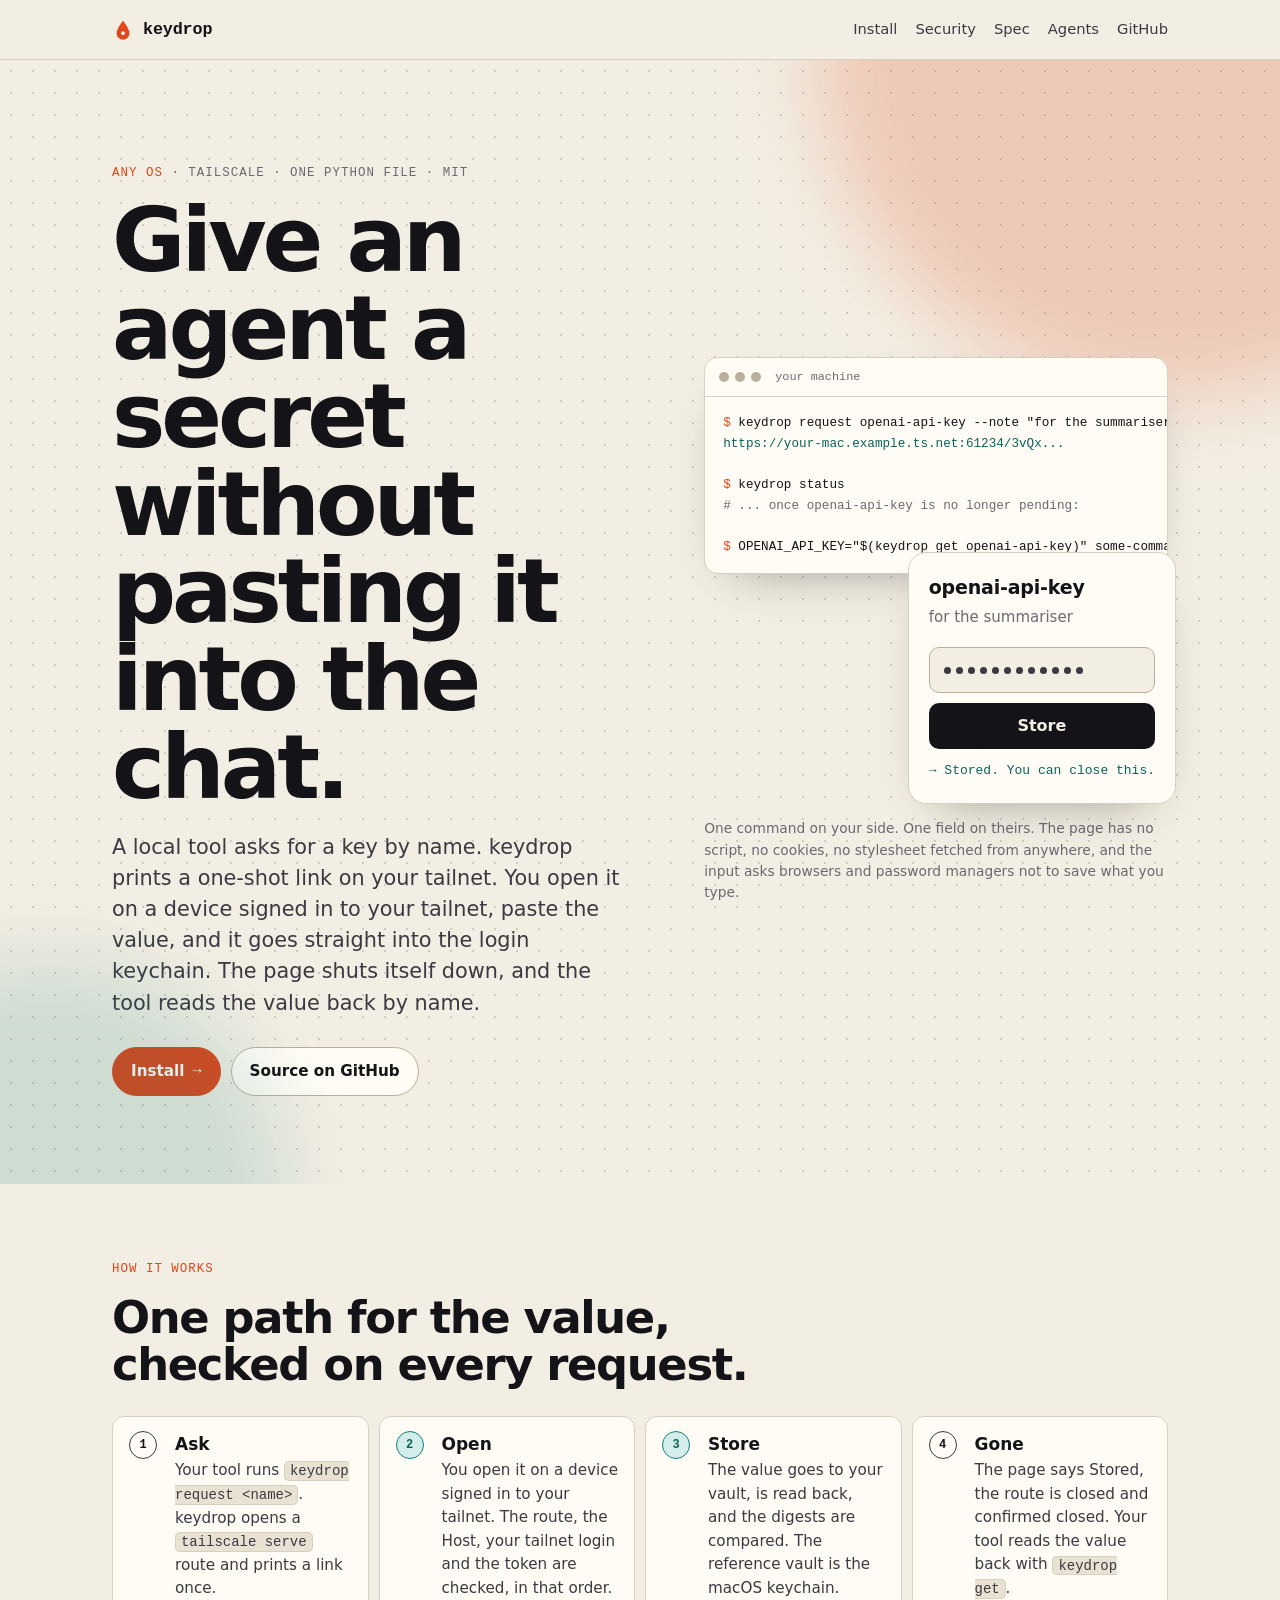
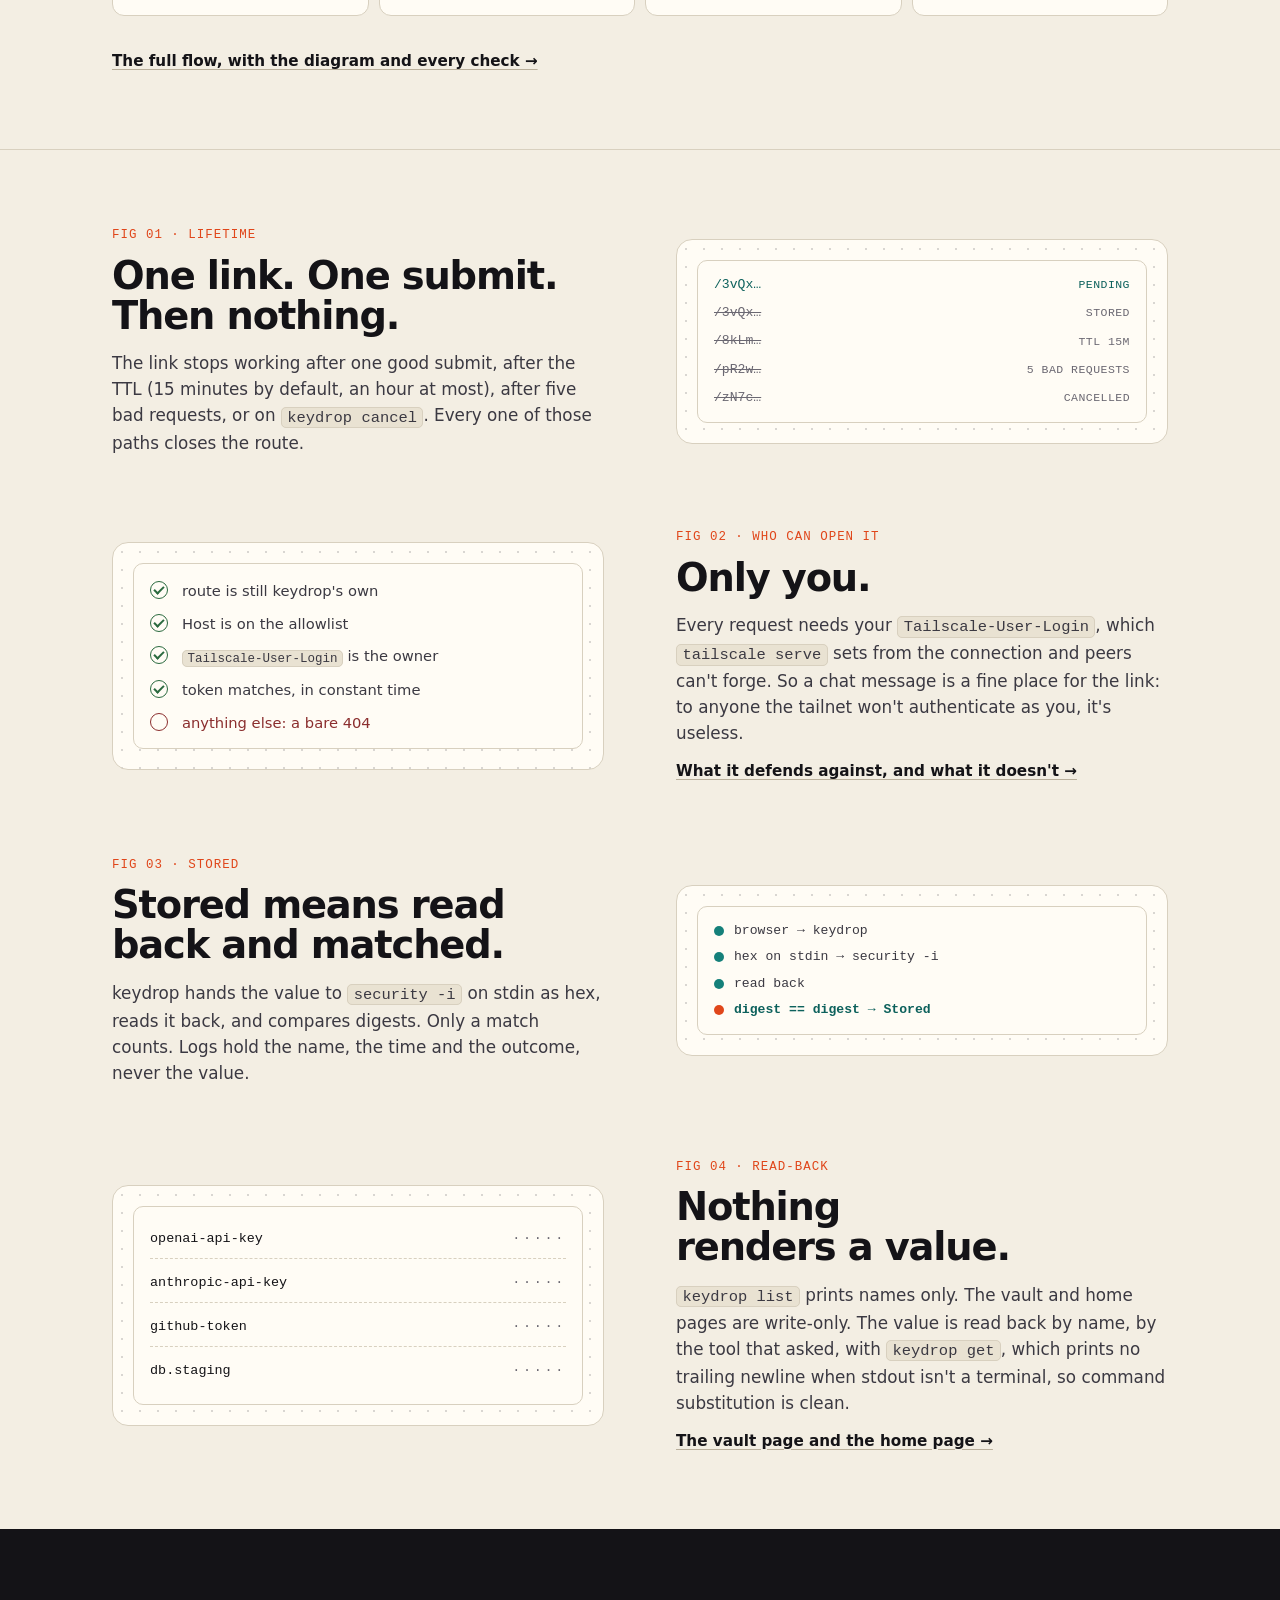
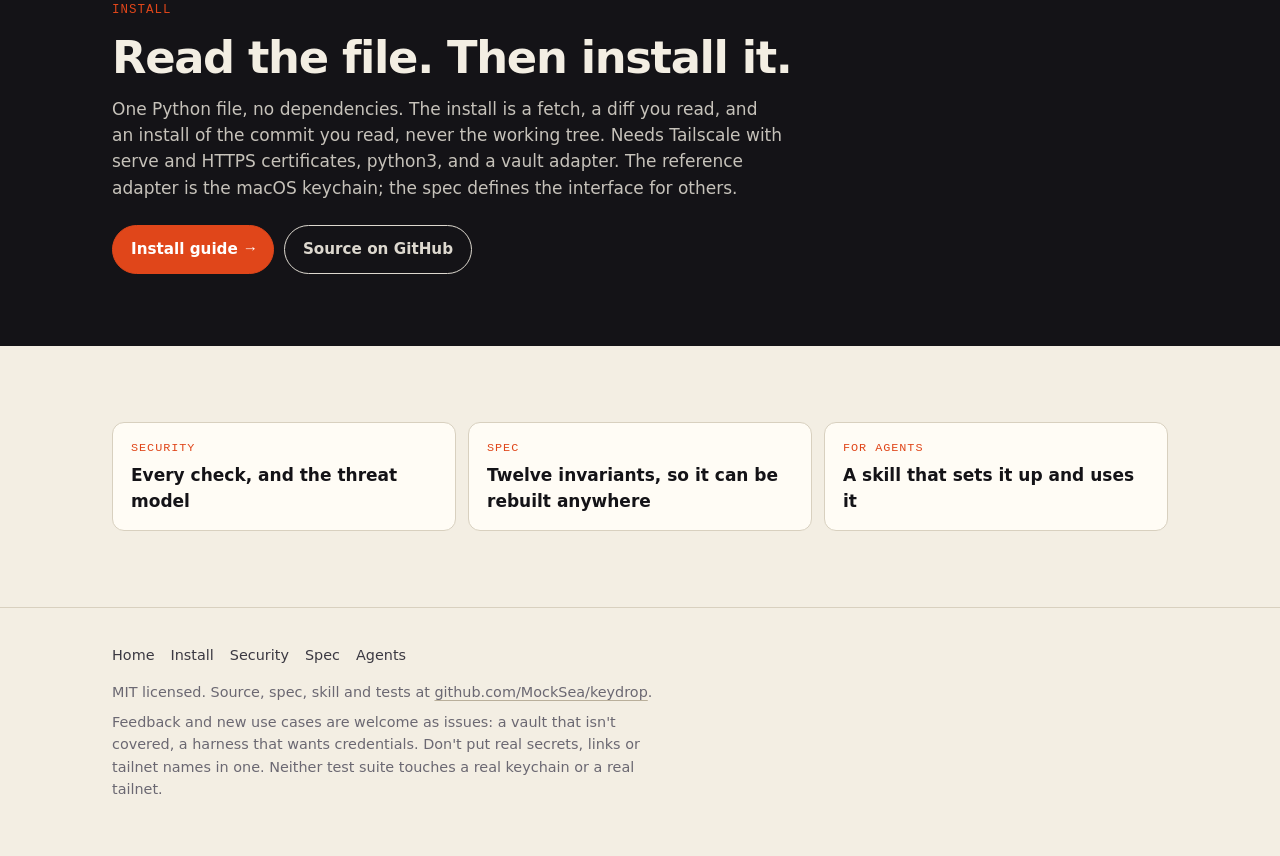
==== commit 10838d81: "docs: reframe as platform agnostic with a macOS reference adapter" ====
--- a/docs/index.html
+++ b/docs/index.html
@@ -30,7 +30,7 @@
   <div class="wrap">
     <div class="hero-grid">
       <div>
-        <span class="eyebrow">macOS <span class="dim">· Tailscale · one Python file · MIT</span></span>
+        <span class="eyebrow">Any OS <span class="dim">· Tailscale · one Python file · MIT</span></span>
         <h1>Give an agent a secret without pasting it into the chat.</h1>
         <p class="lead">A local tool asks for a key by name. keydrop prints a one-shot link on your tailnet. You open it on a device signed in to your tailnet, paste the value, and it goes straight into the login keychain. The page shuts itself down, and the tool reads the value back by name.</p>
         <div class="cta">
@@ -40,7 +40,7 @@
       </div>
       <div class="stage">
         <figure class="term">
-          <div class="bar" aria-hidden="true"><i></i><i></i><i></i><span>your Mac</span></div>
+          <div class="bar" aria-hidden="true"><i></i><i></i><i></i><span>your machine</span></div>
 <pre><code><span class="p">$ </span>keydrop request openai-api-key --note "for the summariser"
 <span class="u">https://your-mac.example.ts.net:61234/3vQx...</span>
 
@@ -73,7 +73,7 @@
     <div class="flow">
       <div class="hop"><span class="n">1</span><div><b>Ask</b><p>Your tool runs <code>keydrop request &lt;name&gt;</code>. keydrop opens a <code>tailscale serve</code> route and prints a link once.</p></div></div>
       <div class="hop val"><span class="n">2</span><div><b>Open</b><p>You open it on a device signed in to your tailnet. The route, the Host, your tailnet login and the token are checked, in that order.</p></div></div>
-      <div class="hop val"><span class="n">3</span><div><b>Store</b><p>The value goes to <code>security -i</code> on stdin as hex, is read back, and the digests are compared.</p></div></div>
+      <div class="hop val"><span class="n">3</span><div><b>Store</b><p>The value goes to your vault, is read back, and the digests are compared. The reference vault is the macOS keychain.</p></div></div>
       <div class="hop"><span class="n">4</span><div><b>Gone</b><p>The page says Stored, the route is closed and confirmed closed. Your tool reads the value back with <code>keydrop get</code>.</p></div></div>
     </div>
     <a class="more" href="security.html#how">The full flow, with the diagram and every check →</a>
@@ -154,7 +154,7 @@
   <div class="wrap">
     <span class="num">Install</span>
     <h2>Read the file. Then install it.</h2>
-    <p>One Python file, no dependencies. The install is a fetch, a diff you read, and an install of the commit you read, never the working tree. Needs macOS, Tailscale with serve and HTTPS certificates, and python3.</p>
+    <p>One Python file, no dependencies. The install is a fetch, a diff you read, and an install of the commit you read, never the working tree. Needs Tailscale with serve and HTTPS certificates, python3, and a vault adapter. The reference adapter is the macOS keychain; the spec defines the interface for others.</p>
     <div class="cta">
       <a class="btn solid" href="install.html">Install guide <span class="arr">→</span></a>
       <a class="btn ghost" href="https://github.com/MockSea/keydrop">Source on GitHub</a>
